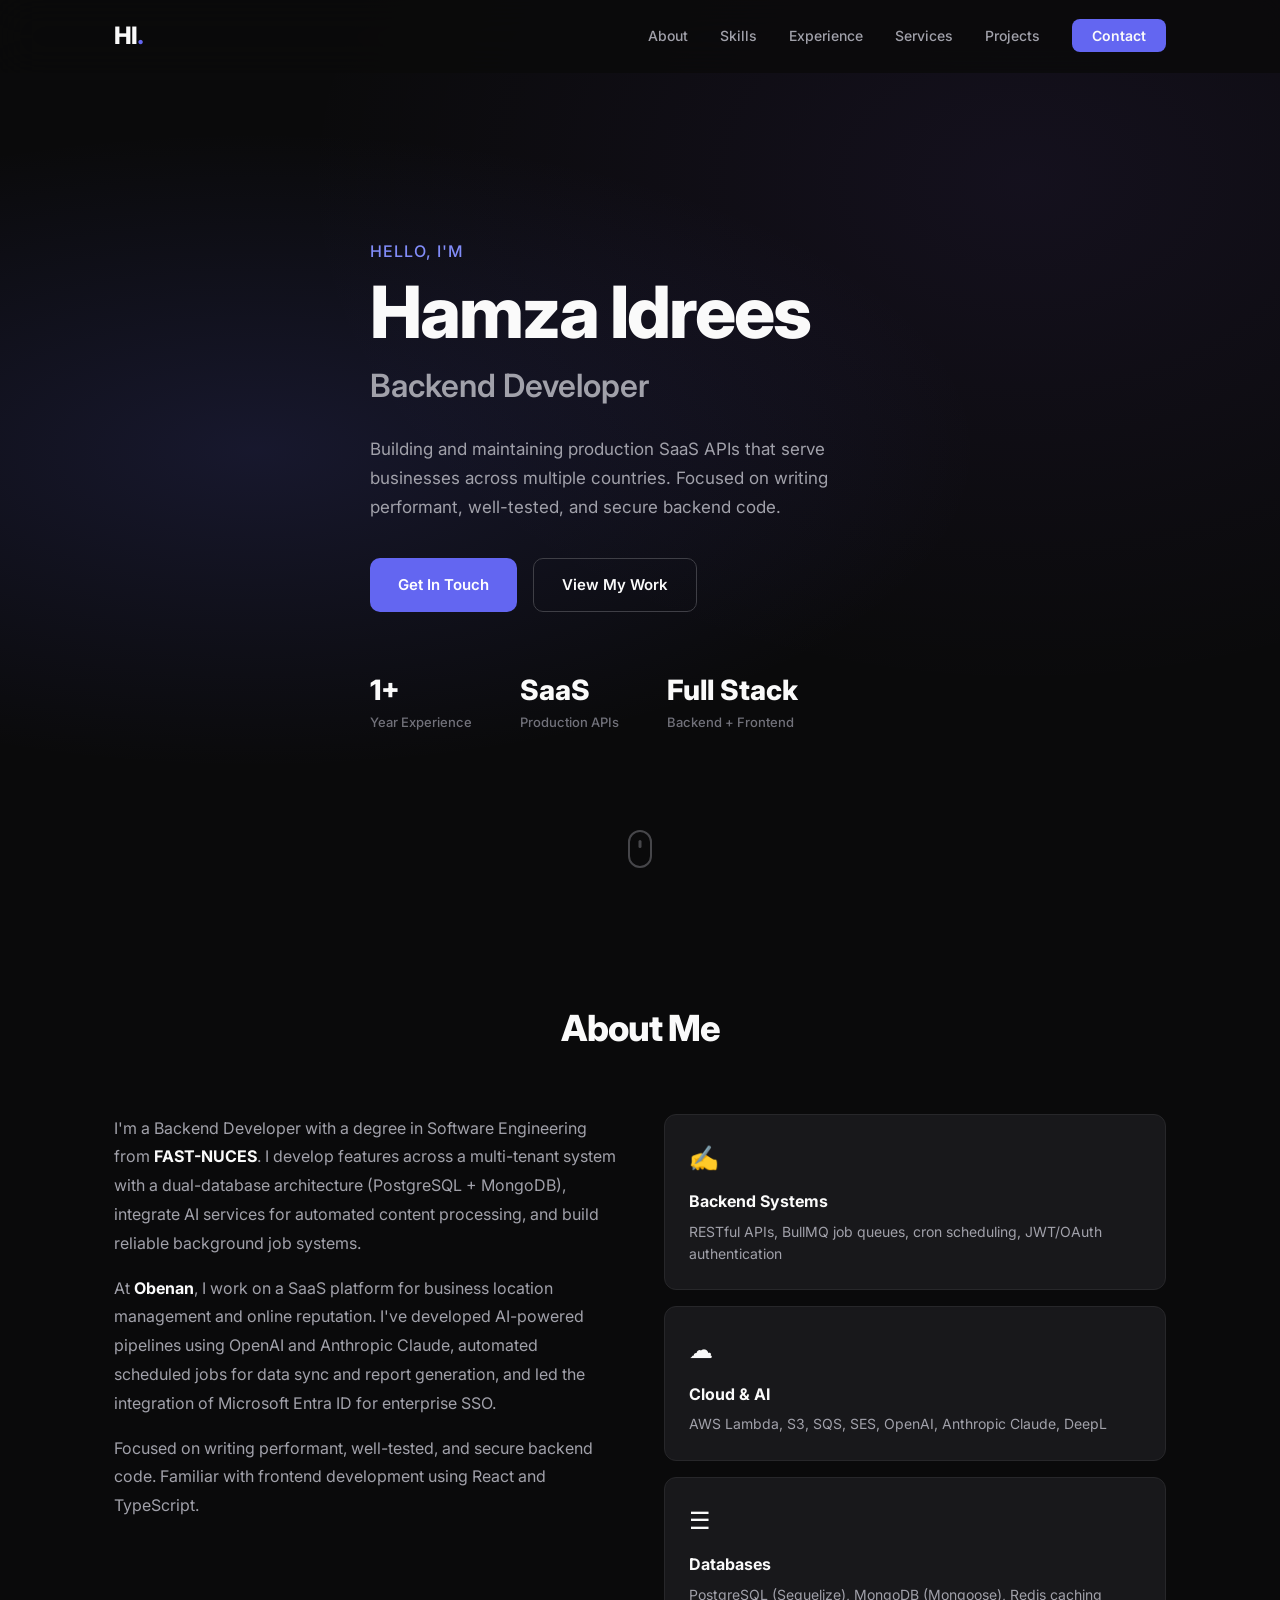
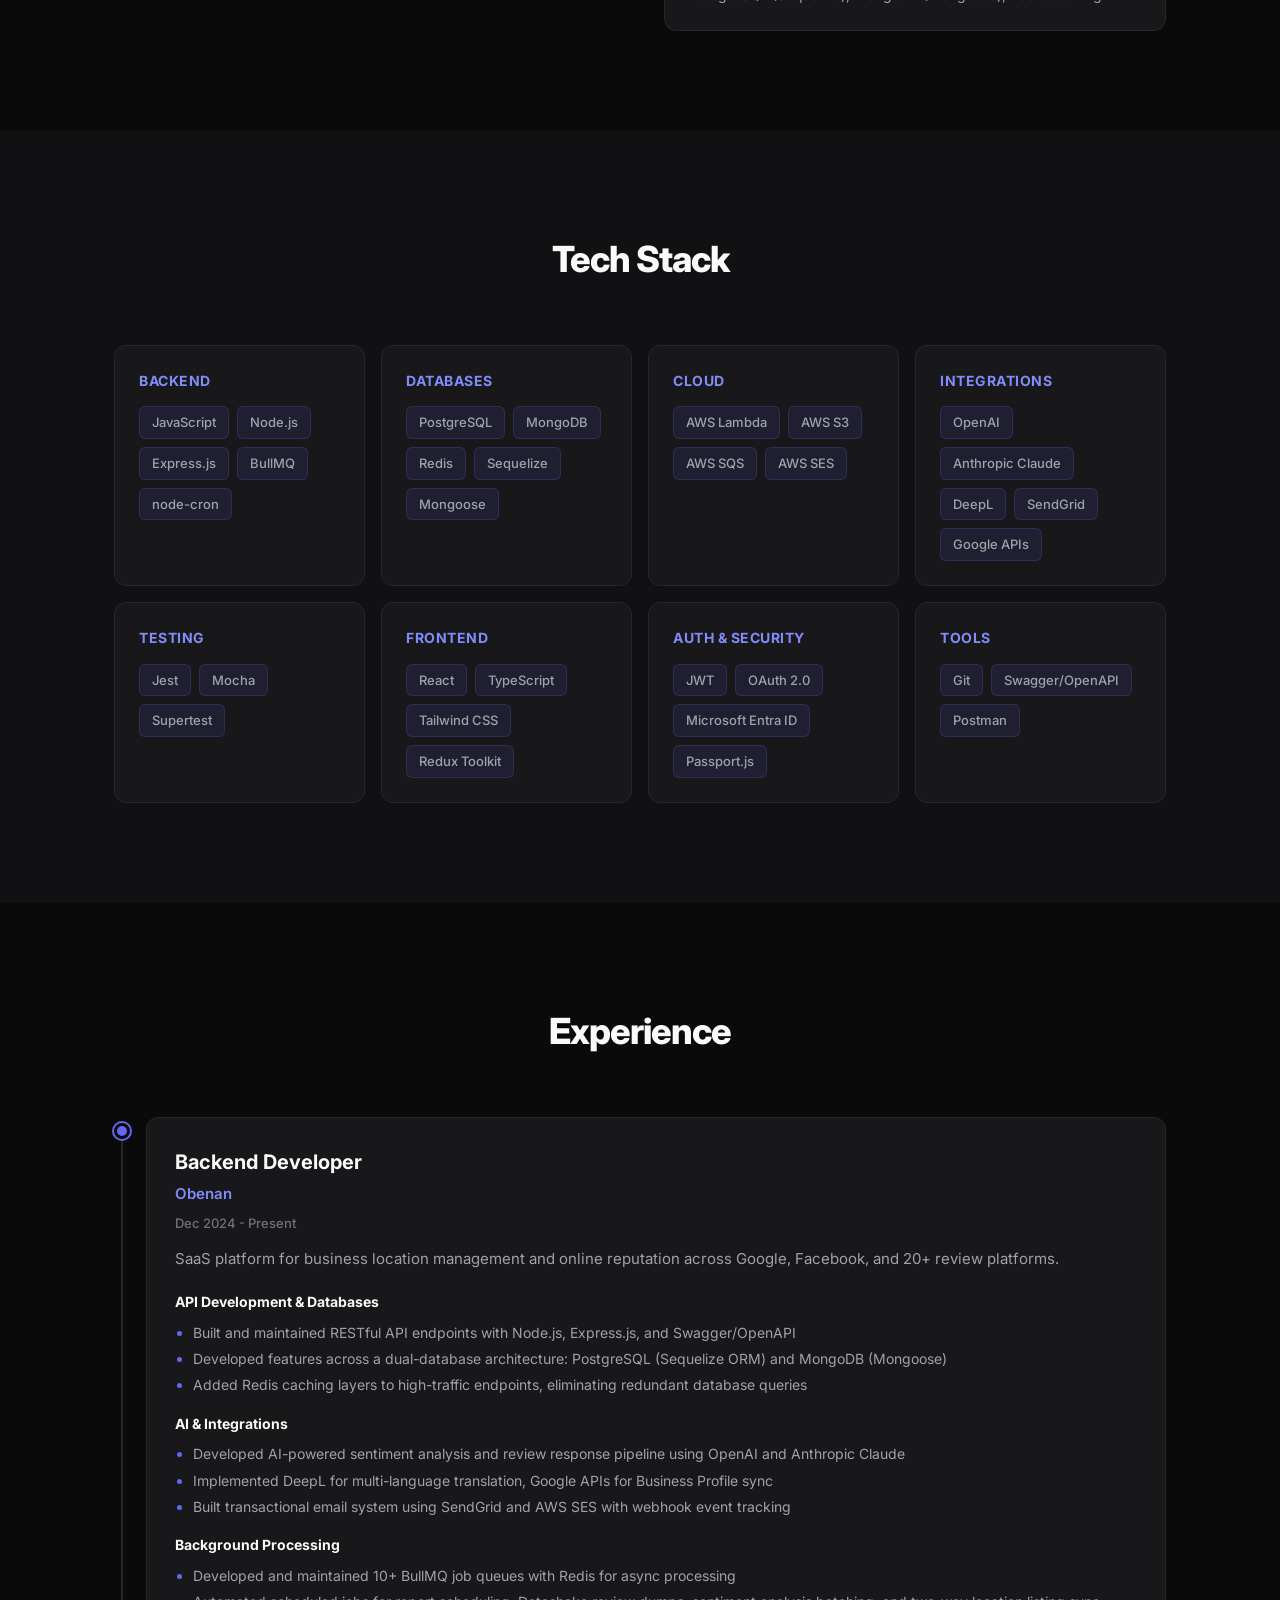
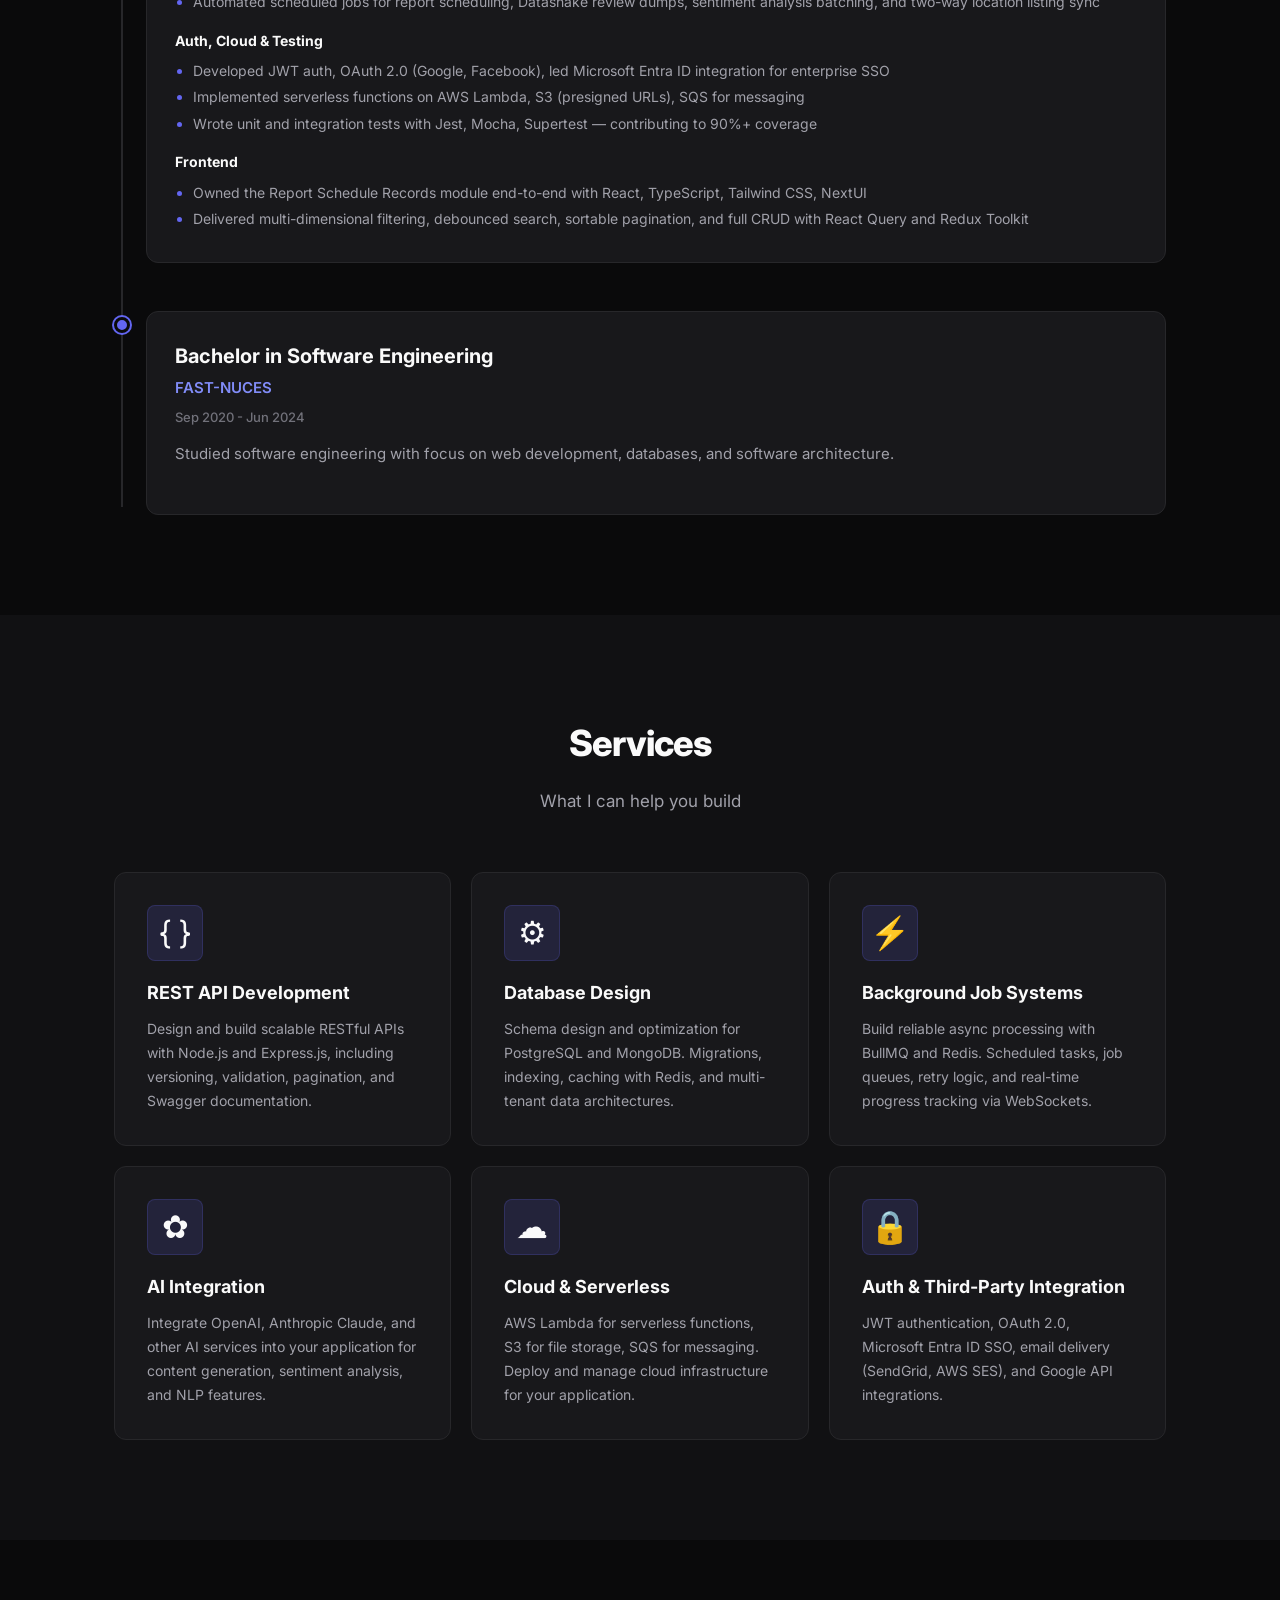
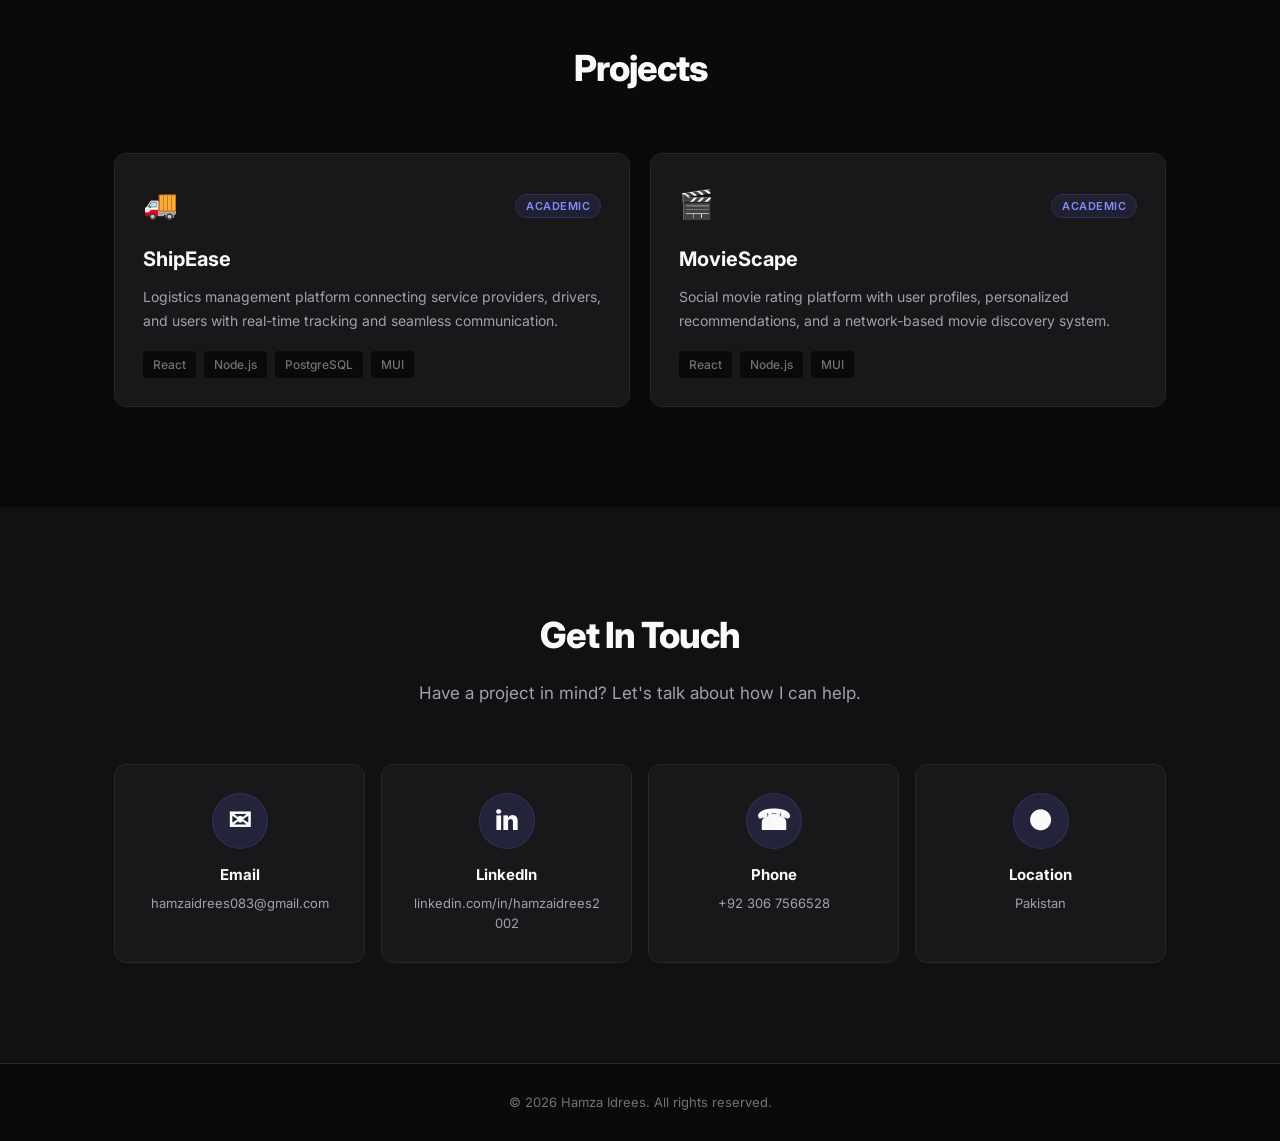
==== index.html @ 04c56d73 "initial commit" ====
<!DOCTYPE html>
<html lang="en">

<head>
  <meta charset="UTF-8">
  <meta name="viewport" content="width=device-width, initial-scale=1.0">
  <title>Hamza Idrees | Backend Developer</title>
  <meta name="description" content="Backend Developer specializing in Node.js, Express.js, PostgreSQL, MongoDB, Redis, and AI integrations. Building production SaaS APIs.">
  <link rel="preconnect" href="https://fonts.googleapis.com">
  <link rel="preconnect" href="https://fonts.gstatic.com" crossorigin>
  <link href="https://fonts.googleapis.com/css2?family=Inter:wght@300;400;500;600;700;800&display=swap" rel="stylesheet">
  <link rel="stylesheet" href="style.css">
</head>

<body>
  <!-- Navigation -->
  <nav class="nav" id="nav">
    <div class="nav-container">
      <a href="#hero" class="nav-logo">HI<span class="accent">.</span></a>
      <button class="nav-toggle" id="navToggle" aria-label="Toggle menu">
        <span></span><span></span><span></span>
      </button>
      <ul class="nav-links" id="navLinks">
        <li><a href="#about">About</a></li>
        <li><a href="#skills">Skills</a></li>
        <li><a href="#experience">Experience</a></li>
        <li><a href="#services">Services</a></li>
        <li><a href="#projects">Projects</a></li>
        <li><a href="#contact" class="nav-cta">Contact</a></li>
      </ul>
    </div>
  </nav>

  <!-- Hero -->
  <section class="hero" id="hero">
    <div class="hero-bg"></div>
    <div class="container">
      <div class="hero-content">
        <p class="hero-greeting animate-in">Hello, I'm</p>
        <h1 class="hero-name animate-in delay-1">Hamza Idrees</h1>
        <h2 class="hero-title animate-in delay-2">Backend Developer</h2>
        <p class="hero-description animate-in delay-3">
          Building and maintaining production SaaS APIs that serve businesses across multiple countries.
          Focused on writing performant, well-tested, and secure backend code.
        </p>
        <div class="hero-actions animate-in delay-4">
          <a href="#contact" class="btn btn-primary">Get In Touch</a>
          <a href="#experience" class="btn btn-outline">View My Work</a>
        </div>
        <div class="hero-stats animate-in delay-4">
          <div class="stat">
            <span class="stat-number">1+</span>
            <span class="stat-label">Year Experience</span>
          </div>
          <div class="stat">
            <span class="stat-number">SaaS</span>
            <span class="stat-label">Production APIs</span>
          </div>
          <div class="stat">
            <span class="stat-number">Full Stack</span>
            <span class="stat-label">Backend + Frontend</span>
          </div>
        </div>
      </div>
    </div>
    <div class="scroll-indicator">
      <div class="mouse"></div>
    </div>
  </section>

  <!-- About -->
  <section class="section" id="about">
    <div class="container">
      <h2 class="section-title">About Me</h2>
      <div class="about-grid">
        <div class="about-text">
          <p>
            I'm a Backend Developer with a degree in Software Engineering from
            <strong>FAST-NUCES</strong>. I develop features across a multi-tenant system with a
            dual-database architecture (PostgreSQL + MongoDB), integrate AI services for automated
            content processing, and build reliable background job systems.
          </p>
          <p>
            At <strong>Obenan</strong>, I work on a SaaS platform for business location management
            and online reputation. I've developed AI-powered pipelines using OpenAI and Anthropic Claude,
            automated scheduled jobs for data sync and report generation, and led the integration of
            Microsoft Entra ID for enterprise SSO.
          </p>
          <p>
            Focused on writing performant, well-tested, and secure backend code. Familiar with
            frontend development using React and TypeScript.
          </p>
        </div>
        <div class="about-info">
          <div class="info-card">
            <div class="info-icon">&#9997;</div>
            <h3>Backend Systems</h3>
            <p>RESTful APIs, BullMQ job queues, cron scheduling, JWT/OAuth authentication</p>
          </div>
          <div class="info-card">
            <div class="info-icon">&#9729;</div>
            <h3>Cloud & AI</h3>
            <p>AWS Lambda, S3, SQS, SES, OpenAI, Anthropic Claude, DeepL</p>
          </div>
          <div class="info-card">
            <div class="info-icon">&#9776;</div>
            <h3>Databases</h3>
            <p>PostgreSQL (Sequelize), MongoDB (Mongoose), Redis caching</p>
          </div>
        </div>
      </div>
    </div>
  </section>

  <!-- Skills -->
  <section class="section section-alt" id="skills">
    <div class="container">
      <h2 class="section-title">Tech Stack</h2>
      <div class="skills-grid">

        <div class="skill-card">
          <h3 class="skill-category">Backend</h3>
          <div class="skill-tags">
            <span class="tag">JavaScript</span>
            <span class="tag">Node.js</span>
            <span class="tag">Express.js</span>
            <span class="tag">BullMQ</span>
            <span class="tag">node-cron</span>
          </div>
        </div>

        <div class="skill-card">
          <h3 class="skill-category">Databases</h3>
          <div class="skill-tags">
            <span class="tag">PostgreSQL</span>
            <span class="tag">MongoDB</span>
            <span class="tag">Redis</span>
            <span class="tag">Sequelize</span>
            <span class="tag">Mongoose</span>
          </div>
        </div>

        <div class="skill-card">
          <h3 class="skill-category">Cloud</h3>
          <div class="skill-tags">
            <span class="tag">AWS Lambda</span>
            <span class="tag">AWS S3</span>
            <span class="tag">AWS SQS</span>
            <span class="tag">AWS SES</span>
          </div>
        </div>

        <div class="skill-card">
          <h3 class="skill-category">Integrations</h3>
          <div class="skill-tags">
            <span class="tag">OpenAI</span>
            <span class="tag">Anthropic Claude</span>
            <span class="tag">DeepL</span>
            <span class="tag">SendGrid</span>
            <span class="tag">Google APIs</span>
          </div>
        </div>

        <div class="skill-card">
          <h3 class="skill-category">Testing</h3>
          <div class="skill-tags">
            <span class="tag">Jest</span>
            <span class="tag">Mocha</span>
            <span class="tag">Supertest</span>
          </div>
        </div>

        <div class="skill-card">
          <h3 class="skill-category">Frontend</h3>
          <div class="skill-tags">
            <span class="tag">React</span>
            <span class="tag">TypeScript</span>
            <span class="tag">Tailwind CSS</span>
            <span class="tag">Redux Toolkit</span>
          </div>
        </div>

        <div class="skill-card">
          <h3 class="skill-category">Auth & Security</h3>
          <div class="skill-tags">
            <span class="tag">JWT</span>
            <span class="tag">OAuth 2.0</span>
            <span class="tag">Microsoft Entra ID</span>
            <span class="tag">Passport.js</span>
          </div>
        </div>

        <div class="skill-card">
          <h3 class="skill-category">Tools</h3>
          <div class="skill-tags">
            <span class="tag">Git</span>
            <span class="tag">Swagger/OpenAPI</span>
            <span class="tag">Postman</span>
          </div>
        </div>

      </div>
    </div>
  </section>

  <!-- Experience -->
  <section class="section" id="experience">
    <div class="container">
      <h2 class="section-title">Experience</h2>
      <div class="timeline">

        <div class="timeline-item">
          <div class="timeline-marker"></div>
          <div class="timeline-content">
            <div class="timeline-header">
              <h3>Backend Developer</h3>
              <span class="timeline-company">Obenan</span>
              <span class="timeline-date">Dec 2024 - Present</span>
            </div>
            <p class="timeline-desc">SaaS platform for business location management and online reputation across Google, Facebook, and 20+ review platforms.</p>

            <div class="exp-group">
              <h4>API Development & Databases</h4>
              <ul>
                <li>Built and maintained RESTful API endpoints with Node.js, Express.js, and Swagger/OpenAPI</li>
                <li>Developed features across a dual-database architecture: PostgreSQL (Sequelize ORM) and MongoDB (Mongoose)</li>
                <li>Added Redis caching layers to high-traffic endpoints, eliminating redundant database queries</li>
              </ul>
            </div>

            <div class="exp-group">
              <h4>AI & Integrations</h4>
              <ul>
                <li>Developed AI-powered sentiment analysis and review response pipeline using OpenAI and Anthropic Claude</li>
                <li>Implemented DeepL for multi-language translation, Google APIs for Business Profile sync</li>
                <li>Built transactional email system using SendGrid and AWS SES with webhook event tracking</li>
              </ul>
            </div>

            <div class="exp-group">
              <h4>Background Processing</h4>
              <ul>
                <li>Developed and maintained 10+ BullMQ job queues with Redis for async processing</li>
                <li>Automated scheduled jobs for report scheduling, Datashake review dumps, sentiment analysis batching, and two-way location listing sync</li>
              </ul>
            </div>

            <div class="exp-group">
              <h4>Auth, Cloud & Testing</h4>
              <ul>
                <li>Developed JWT auth, OAuth 2.0 (Google, Facebook), led Microsoft Entra ID integration for enterprise SSO</li>
                <li>Implemented serverless functions on AWS Lambda, S3 (presigned URLs), SQS for messaging</li>
                <li>Wrote unit and integration tests with Jest, Mocha, Supertest — contributing to 90%+ coverage</li>
              </ul>
            </div>

            <div class="exp-group">
              <h4>Frontend</h4>
              <ul>
                <li>Owned the Report Schedule Records module end-to-end with React, TypeScript, Tailwind CSS, NextUI</li>
                <li>Delivered multi-dimensional filtering, debounced search, sortable pagination, and full CRUD with React Query and Redux Toolkit</li>
              </ul>
            </div>

          </div>
        </div>

        <div class="timeline-item">
          <div class="timeline-marker"></div>
          <div class="timeline-content">
            <div class="timeline-header">
              <h3>Bachelor in Software Engineering</h3>
              <span class="timeline-company">FAST-NUCES</span>
              <span class="timeline-date">Sep 2020 - Jun 2024</span>
            </div>
            <p class="timeline-desc">Studied software engineering with focus on web development, databases, and software architecture.</p>
          </div>
        </div>

      </div>
    </div>
  </section>

  <!-- Services -->
  <section class="section section-alt" id="services">
    <div class="container">
      <h2 class="section-title">Services</h2>
      <p class="section-subtitle">What I can help you build</p>
      <div class="services-grid">

        <div class="service-card">
          <div class="service-icon">{ }</div>
          <h3>REST API Development</h3>
          <p>Design and build scalable RESTful APIs with Node.js and Express.js, including versioning, validation, pagination, and Swagger documentation.</p>
        </div>

        <div class="service-card">
          <div class="service-icon">&#9881;</div>
          <h3>Database Design</h3>
          <p>Schema design and optimization for PostgreSQL and MongoDB. Migrations, indexing, caching with Redis, and multi-tenant data architectures.</p>
        </div>

        <div class="service-card">
          <div class="service-icon">&#9889;</div>
          <h3>Background Job Systems</h3>
          <p>Build reliable async processing with BullMQ and Redis. Scheduled tasks, job queues, retry logic, and real-time progress tracking via WebSockets.</p>
        </div>

        <div class="service-card">
          <div class="service-icon">&#10047;</div>
          <h3>AI Integration</h3>
          <p>Integrate OpenAI, Anthropic Claude, and other AI services into your application for content generation, sentiment analysis, and NLP features.</p>
        </div>

        <div class="service-card">
          <div class="service-icon">&#9729;</div>
          <h3>Cloud & Serverless</h3>
          <p>AWS Lambda for serverless functions, S3 for file storage, SQS for messaging. Deploy and manage cloud infrastructure for your application.</p>
        </div>

        <div class="service-card">
          <div class="service-icon">&#128274;</div>
          <h3>Auth & Third-Party Integration</h3>
          <p>JWT authentication, OAuth 2.0, Microsoft Entra ID SSO, email delivery (SendGrid, AWS SES), and Google API integrations.</p>
        </div>

      </div>
    </div>
  </section>

  <!-- Projects -->
  <section class="section" id="projects">
    <div class="container">
      <h2 class="section-title">Projects</h2>
      <div class="projects-grid">

        <div class="project-card">
          <div class="project-header">
            <div class="project-icon">&#128666;</div>
            <div class="project-links">
              <span class="project-badge">Academic</span>
            </div>
          </div>
          <h3>ShipEase</h3>
          <p>Logistics management platform connecting service providers, drivers, and users with real-time tracking and seamless communication.</p>
          <div class="project-tech">
            <span>React</span>
            <span>Node.js</span>
            <span>PostgreSQL</span>
            <span>MUI</span>
          </div>
        </div>

        <div class="project-card">
          <div class="project-header">
            <div class="project-icon">&#127916;</div>
            <div class="project-links">
              <span class="project-badge">Academic</span>
            </div>
          </div>
          <h3>MovieScape</h3>
          <p>Social movie rating platform with user profiles, personalized recommendations, and a network-based movie discovery system.</p>
          <div class="project-tech">
            <span>React</span>
            <span>Node.js</span>
            <span>MUI</span>
          </div>
        </div>

      </div>
    </div>
  </section>

  <!-- Contact -->
  <section class="section section-alt" id="contact">
    <div class="container">
      <h2 class="section-title">Get In Touch</h2>
      <p class="section-subtitle">Have a project in mind? Let's talk about how I can help.</p>
      <div class="contact-grid">
        <div class="contact-cards">

          <a href="mailto:hamzaidrees083@gmail.com" class="contact-card">
            <div class="contact-icon">&#9993;</div>
            <h3>Email</h3>
            <p>hamzaidrees083@gmail.com</p>
          </a>

          <a href="https://www.linkedin.com/in/hamzaidrees2002" target="_blank" rel="noopener" class="contact-card">
            <div class="contact-icon">in</div>
            <h3>LinkedIn</h3>
            <p>linkedin.com/in/hamzaidrees2002</p>
          </a>

          <a href="tel:+923067566528" class="contact-card">
            <div class="contact-icon">&#9742;</div>
            <h3>Phone</h3>
            <p>+92 306 7566528</p>
          </a>

          <div class="contact-card">
            <div class="contact-icon">&#9679;</div>
            <h3>Location</h3>
            <p>Pakistan</p>
          </div>

        </div>
      </div>
    </div>
  </section>

  <!-- Footer -->
  <footer class="footer">
    <div class="container">
      <p>&copy; 2026 Hamza Idrees. All rights reserved.</p>
    </div>
  </footer>

  <script src="script.js"></script>
</body>

</html>
---- style.css ----
/* ===== VARIABLES ===== */
:root {
  --bg-primary: #0a0a0b;
  --bg-secondary: #111113;
  --bg-card: #18181b;
  --bg-card-hover: #1e1e22;
  --text-primary: #fafafa;
  --text-secondary: #a1a1aa;
  --text-muted: #71717a;
  --accent: #6366f1;
  --accent-light: #818cf8;
  --accent-glow: rgba(99, 102, 241, 0.15);
  --border: #27272a;
  --border-light: #3f3f46;
  --radius: 12px;
  --radius-sm: 8px;
  --transition: 0.3s cubic-bezier(0.4, 0, 0.2, 1);
}

/* ===== RESET ===== */
*,
*::before,
*::after {
  margin: 0;
  padding: 0;
  box-sizing: border-box;
}

html {
  scroll-behavior: smooth;
  scroll-padding-top: 80px;
}

body {
  font-family: 'Inter', -apple-system, BlinkMacSystemFont, sans-serif;
  background: var(--bg-primary);
  color: var(--text-primary);
  line-height: 1.6;
  -webkit-font-smoothing: antialiased;
}

a {
  color: inherit;
  text-decoration: none;
}

ul {
  list-style: none;
}

img {
  max-width: 100%;
}

.container {
  max-width: 1100px;
  margin: 0 auto;
  padding: 0 24px;
}

/* ===== NAVIGATION ===== */
.nav {
  position: fixed;
  top: 0;
  left: 0;
  right: 0;
  z-index: 1000;
  background: rgba(10, 10, 11, 0.8);
  backdrop-filter: blur(20px);
  border-bottom: 1px solid transparent;
  transition: var(--transition);
}

.nav.scrolled {
  border-bottom-color: var(--border);
}

.nav-container {
  max-width: 1100px;
  margin: 0 auto;
  padding: 0 24px;
  display: flex;
  align-items: center;
  justify-content: space-between;
  height: 72px;
}

.nav-logo {
  font-size: 24px;
  font-weight: 800;
  letter-spacing: -1px;
}

.accent {
  color: var(--accent);
}

.nav-links {
  display: flex;
  align-items: center;
  gap: 32px;
}

.nav-links a {
  font-size: 14px;
  font-weight: 500;
  color: var(--text-secondary);
  transition: var(--transition);
  position: relative;
}

.nav-links a:hover {
  color: var(--text-primary);
}

.nav-links a::after {
  content: '';
  position: absolute;
  bottom: -4px;
  left: 0;
  width: 0;
  height: 2px;
  background: var(--accent);
  transition: var(--transition);
}

.nav-links a:hover::after {
  width: 100%;
}

.nav-cta {
  background: var(--accent) !important;
  color: var(--text-primary) !important;
  padding: 8px 20px;
  border-radius: 8px;
  font-weight: 600 !important;
}

.nav-cta::after {
  display: none !important;
}

.nav-cta:hover {
  background: var(--accent-light) !important;
}

.nav-toggle {
  display: none;
  flex-direction: column;
  gap: 5px;
  background: none;
  border: none;
  cursor: pointer;
  padding: 4px;
}

.nav-toggle span {
  width: 24px;
  height: 2px;
  background: var(--text-primary);
  border-radius: 2px;
  transition: var(--transition);
}

/* ===== HERO ===== */
.hero {
  min-height: 100vh;
  display: flex;
  align-items: center;
  position: relative;
  overflow: hidden;
  padding-top: 72px;
}

.hero-bg {
  position: absolute;
  inset: 0;
  background:
    radial-gradient(ellipse at 20% 50%, var(--accent-glow) 0%, transparent 50%),
    radial-gradient(ellipse at 80% 20%, rgba(139, 92, 246, 0.08) 0%, transparent 50%);
}

.hero-content {
  position: relative;
  max-width: 680px;
}

.hero-greeting {
  font-size: 16px;
  font-weight: 500;
  color: var(--accent-light);
  margin-bottom: 8px;
  letter-spacing: 1px;
  text-transform: uppercase;
}

.hero-name {
  font-size: clamp(40px, 8vw, 72px);
  font-weight: 800;
  line-height: 1.1;
  letter-spacing: -2px;
  margin-bottom: 8px;
}

.hero-title {
  font-size: clamp(20px, 4vw, 32px);
  font-weight: 600;
  color: var(--text-secondary);
  margin-bottom: 24px;
}

.hero-description {
  font-size: 17px;
  color: var(--text-secondary);
  line-height: 1.7;
  margin-bottom: 36px;
  max-width: 540px;
}

.hero-actions {
  display: flex;
  gap: 16px;
  margin-bottom: 56px;
}

.btn {
  display: inline-flex;
  align-items: center;
  padding: 14px 28px;
  border-radius: 10px;
  font-size: 15px;
  font-weight: 600;
  transition: var(--transition);
  cursor: pointer;
  border: none;
}

.btn-primary {
  background: var(--accent);
  color: white;
}

.btn-primary:hover {
  background: var(--accent-light);
  transform: translateY(-2px);
  box-shadow: 0 8px 30px var(--accent-glow);
}

.btn-outline {
  border: 1.5px solid var(--border-light);
  color: var(--text-primary);
  background: transparent;
}

.btn-outline:hover {
  border-color: var(--accent);
  color: var(--accent-light);
  transform: translateY(-2px);
}

.hero-stats {
  display: flex;
  gap: 48px;
}

.stat {
  display: flex;
  flex-direction: column;
}

.stat-number {
  font-size: 28px;
  font-weight: 800;
  color: var(--text-primary);
}

.stat-label {
  font-size: 13px;
  color: var(--text-muted);
  font-weight: 500;
}

.scroll-indicator {
  position: absolute;
  bottom: 32px;
  left: 50%;
  transform: translateX(-50%);
  opacity: 0.4;
}

.mouse {
  width: 24px;
  height: 38px;
  border: 2px solid var(--text-secondary);
  border-radius: 12px;
  position: relative;
}

.mouse::after {
  content: '';
  position: absolute;
  top: 8px;
  left: 50%;
  transform: translateX(-50%);
  width: 3px;
  height: 8px;
  background: var(--text-secondary);
  border-radius: 2px;
  animation: scroll 2s infinite;
}

@keyframes scroll {
  0% { opacity: 1; transform: translateX(-50%) translateY(0); }
  100% { opacity: 0; transform: translateX(-50%) translateY(12px); }
}

/* ===== SECTIONS ===== */
.section {
  padding: 100px 0;
}

.section-alt {
  background: var(--bg-secondary);
}

.section-title {
  font-size: 36px;
  font-weight: 800;
  letter-spacing: -1px;
  margin-bottom: 16px;
  text-align: center;
}

.section-subtitle {
  font-size: 17px;
  color: var(--text-secondary);
  text-align: center;
  margin-bottom: 56px;
  max-width: 500px;
  margin-left: auto;
  margin-right: auto;
}

.section-title + .section-subtitle {
  margin-top: 0;
}

.section-title:not(:has(+ .section-subtitle)) {
  margin-bottom: 56px;
}

/* ===== ABOUT ===== */
.about-grid {
  display: grid;
  grid-template-columns: 1fr 1fr;
  gap: 48px;
  align-items: start;
}

.about-text p {
  font-size: 16px;
  color: var(--text-secondary);
  margin-bottom: 16px;
  line-height: 1.8;
}

.about-text strong {
  color: var(--text-primary);
}

.about-info {
  display: flex;
  flex-direction: column;
  gap: 16px;
}

.info-card {
  background: var(--bg-card);
  border: 1px solid var(--border);
  border-radius: var(--radius);
  padding: 24px;
  transition: var(--transition);
}

.info-card:hover {
  border-color: var(--accent);
  background: var(--bg-card-hover);
  transform: translateY(-2px);
}

.info-icon {
  font-size: 24px;
  margin-bottom: 12px;
}

.info-card h3 {
  font-size: 16px;
  font-weight: 700;
  margin-bottom: 6px;
}

.info-card p {
  font-size: 14px;
  color: var(--text-secondary);
  line-height: 1.6;
}

/* ===== SKILLS ===== */
.skills-grid {
  display: grid;
  grid-template-columns: repeat(4, 1fr);
  gap: 16px;
}

.skill-card {
  background: var(--bg-card);
  border: 1px solid var(--border);
  border-radius: var(--radius);
  padding: 24px;
  transition: var(--transition);
}

.skill-card:hover {
  border-color: var(--accent);
  transform: translateY(-3px);
  box-shadow: 0 8px 30px rgba(0, 0, 0, 0.2);
}

.skill-category {
  font-size: 14px;
  font-weight: 700;
  color: var(--accent-light);
  margin-bottom: 14px;
  text-transform: uppercase;
  letter-spacing: 0.5px;
}

.skill-tags {
  display: flex;
  flex-wrap: wrap;
  gap: 8px;
}

.tag {
  font-size: 13px;
  padding: 5px 12px;
  background: rgba(99, 102, 241, 0.1);
  border: 1px solid rgba(99, 102, 241, 0.2);
  border-radius: 6px;
  color: var(--text-secondary);
  font-weight: 500;
  transition: var(--transition);
}

.skill-card:hover .tag {
  background: rgba(99, 102, 241, 0.15);
  color: var(--text-primary);
}

/* ===== EXPERIENCE ===== */
.timeline {
  position: relative;
  padding-left: 32px;
}

.timeline::before {
  content: '';
  position: absolute;
  left: 7px;
  top: 8px;
  bottom: 8px;
  width: 2px;
  background: var(--border);
}

.timeline-item {
  position: relative;
  margin-bottom: 48px;
}

.timeline-item:last-child {
  margin-bottom: 0;
}

.timeline-marker {
  position: absolute;
  left: -32px;
  top: 6px;
  width: 16px;
  height: 16px;
  border-radius: 50%;
  background: var(--accent);
  border: 3px solid var(--bg-primary);
  box-shadow: 0 0 0 2px var(--accent);
}

.timeline-content {
  background: var(--bg-card);
  border: 1px solid var(--border);
  border-radius: var(--radius);
  padding: 28px;
}

.timeline-header {
  margin-bottom: 12px;
}

.timeline-header h3 {
  font-size: 20px;
  font-weight: 700;
  margin-bottom: 4px;
}

.timeline-company {
  font-size: 15px;
  color: var(--accent-light);
  font-weight: 600;
  display: block;
  margin-bottom: 4px;
}

.timeline-date {
  font-size: 13px;
  color: var(--text-muted);
  font-weight: 500;
}

.timeline-desc {
  font-size: 15px;
  color: var(--text-secondary);
  margin-bottom: 20px;
  line-height: 1.6;
}

.exp-group {
  margin-bottom: 16px;
}

.exp-group:last-child {
  margin-bottom: 0;
}

.exp-group h4 {
  font-size: 14px;
  font-weight: 700;
  color: var(--text-primary);
  margin-bottom: 8px;
}

.exp-group ul {
  padding-left: 18px;
}

.exp-group li {
  font-size: 14px;
  color: var(--text-secondary);
  margin-bottom: 4px;
  line-height: 1.6;
  list-style: disc;
}

.exp-group li::marker {
  color: var(--accent);
}

/* ===== SERVICES ===== */
.services-grid {
  display: grid;
  grid-template-columns: repeat(3, 1fr);
  gap: 20px;
}

.service-card {
  background: var(--bg-card);
  border: 1px solid var(--border);
  border-radius: var(--radius);
  padding: 32px;
  transition: var(--transition);
  position: relative;
  overflow: hidden;
}

.service-card::before {
  content: '';
  position: absolute;
  top: 0;
  left: 0;
  right: 0;
  height: 3px;
  background: var(--accent);
  opacity: 0;
  transition: var(--transition);
}

.service-card:hover {
  border-color: var(--accent);
  transform: translateY(-4px);
  box-shadow: 0 12px 40px rgba(0, 0, 0, 0.3);
}

.service-card:hover::before {
  opacity: 1;
}

.service-icon {
  font-size: 32px;
  margin-bottom: 18px;
  width: 56px;
  height: 56px;
  display: flex;
  align-items: center;
  justify-content: center;
  background: var(--accent-glow);
  border-radius: var(--radius-sm);
  border: 1px solid rgba(99, 102, 241, 0.2);
}

.service-card h3 {
  font-size: 18px;
  font-weight: 700;
  margin-bottom: 10px;
}

.service-card p {
  font-size: 14px;
  color: var(--text-secondary);
  line-height: 1.7;
}

/* ===== PROJECTS ===== */
.projects-grid {
  display: grid;
  grid-template-columns: repeat(2, 1fr);
  gap: 20px;
}

.project-card {
  background: var(--bg-card);
  border: 1px solid var(--border);
  border-radius: var(--radius);
  padding: 28px;
  transition: var(--transition);
}

.project-card:hover {
  border-color: var(--accent);
  transform: translateY(-3px);
  box-shadow: 0 8px 30px rgba(0, 0, 0, 0.2);
}

.project-header {
  display: flex;
  justify-content: space-between;
  align-items: center;
  margin-bottom: 16px;
}

.project-icon {
  font-size: 28px;
}

.project-badge {
  font-size: 11px;
  font-weight: 600;
  padding: 4px 10px;
  background: rgba(99, 102, 241, 0.1);
  border: 1px solid rgba(99, 102, 241, 0.2);
  border-radius: 20px;
  color: var(--accent-light);
  text-transform: uppercase;
  letter-spacing: 0.5px;
}

.project-card h3 {
  font-size: 20px;
  font-weight: 700;
  margin-bottom: 10px;
}

.project-card p {
  font-size: 14px;
  color: var(--text-secondary);
  line-height: 1.7;
  margin-bottom: 18px;
}

.project-tech {
  display: flex;
  flex-wrap: wrap;
  gap: 8px;
}

.project-tech span {
  font-size: 12px;
  padding: 4px 10px;
  background: var(--bg-primary);
  border-radius: 4px;
  color: var(--text-muted);
  font-weight: 500;
}

/* ===== CONTACT ===== */
.contact-cards {
  display: grid;
  grid-template-columns: repeat(4, 1fr);
  gap: 16px;
}

.contact-card {
  background: var(--bg-card);
  border: 1px solid var(--border);
  border-radius: var(--radius);
  padding: 28px;
  text-align: center;
  transition: var(--transition);
  display: block;
}

.contact-card:hover {
  border-color: var(--accent);
  transform: translateY(-3px);
  box-shadow: 0 8px 30px rgba(0, 0, 0, 0.2);
}

.contact-icon {
  font-size: 28px;
  width: 56px;
  height: 56px;
  display: flex;
  align-items: center;
  justify-content: center;
  background: var(--accent-glow);
  border-radius: 50%;
  margin: 0 auto 14px;
  font-weight: 800;
  border: 1px solid rgba(99, 102, 241, 0.2);
}

.contact-card h3 {
  font-size: 15px;
  font-weight: 700;
  margin-bottom: 6px;
}

.contact-card p {
  font-size: 13px;
  color: var(--text-secondary);
  word-break: break-all;
}

/* ===== FOOTER ===== */
.footer {
  padding: 28px 0;
  border-top: 1px solid var(--border);
  text-align: center;
}

.footer p {
  font-size: 13px;
  color: var(--text-muted);
}

/* ===== ANIMATIONS ===== */
.animate-in {
  opacity: 0;
  transform: translateY(24px);
  animation: fadeInUp 0.7s ease forwards;
}

.delay-1 { animation-delay: 0.15s; }
.delay-2 { animation-delay: 0.3s; }
.delay-3 { animation-delay: 0.45s; }
.delay-4 { animation-delay: 0.6s; }

@keyframes fadeInUp {
  to {
    opacity: 1;
    transform: translateY(0);
  }
}

.reveal {
  opacity: 0;
  transform: translateY(30px);
  transition: opacity 0.6s ease, transform 0.6s ease;
}

.reveal.visible {
  opacity: 1;
  transform: translateY(0);
}

/* ===== RESPONSIVE ===== */
@media (max-width: 1024px) {
  .skills-grid {
    grid-template-columns: repeat(2, 1fr);
  }

  .services-grid {
    grid-template-columns: repeat(2, 1fr);
  }
}

@media (max-width: 768px) {
  .nav-toggle {
    display: flex;
  }

  .nav-links {
    position: fixed;
    top: 72px;
    left: 0;
    right: 0;
    background: var(--bg-primary);
    border-bottom: 1px solid var(--border);
    flex-direction: column;
    padding: 24px;
    gap: 20px;
    transform: translateY(-100%);
    opacity: 0;
    pointer-events: none;
    transition: var(--transition);
  }

  .nav-links.active {
    transform: translateY(0);
    opacity: 1;
    pointer-events: all;
  }

  .about-grid {
    grid-template-columns: 1fr;
  }

  .skills-grid {
    grid-template-columns: 1fr 1fr;
  }

  .services-grid {
    grid-template-columns: 1fr;
  }

  .projects-grid {
    grid-template-columns: 1fr;
  }

  .contact-cards {
    grid-template-columns: repeat(2, 1fr);
  }

  .hero-stats {
    gap: 32px;
  }

  .hero-actions {
    flex-direction: column;
  }

  .btn {
    text-align: center;
    justify-content: center;
  }

  .section {
    padding: 64px 0;
  }

  .section-title {
    font-size: 28px;
  }
}

@media (max-width: 480px) {
  .skills-grid {
    grid-template-columns: 1fr;
  }

  .contact-cards {
    grid-template-columns: 1fr;
  }

  .hero-stats {
    flex-direction: column;
    gap: 16px;
  }
}
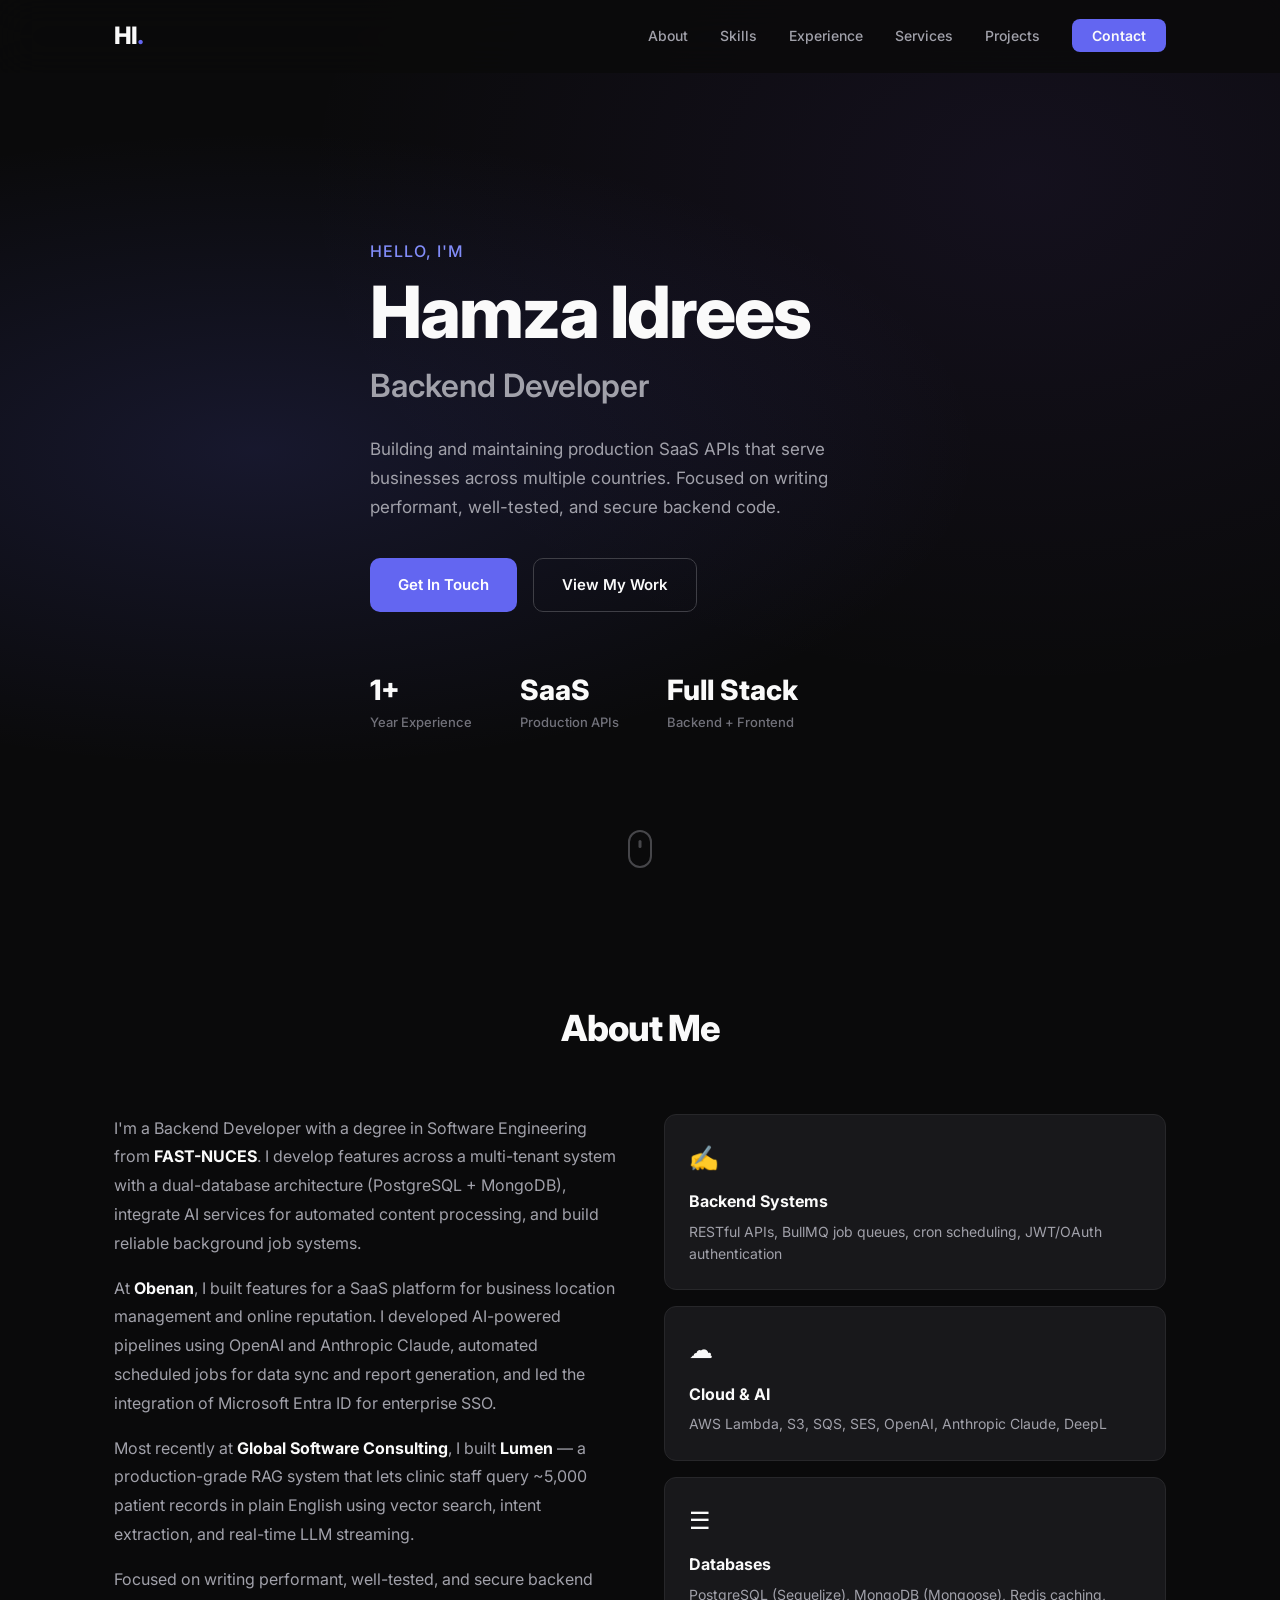
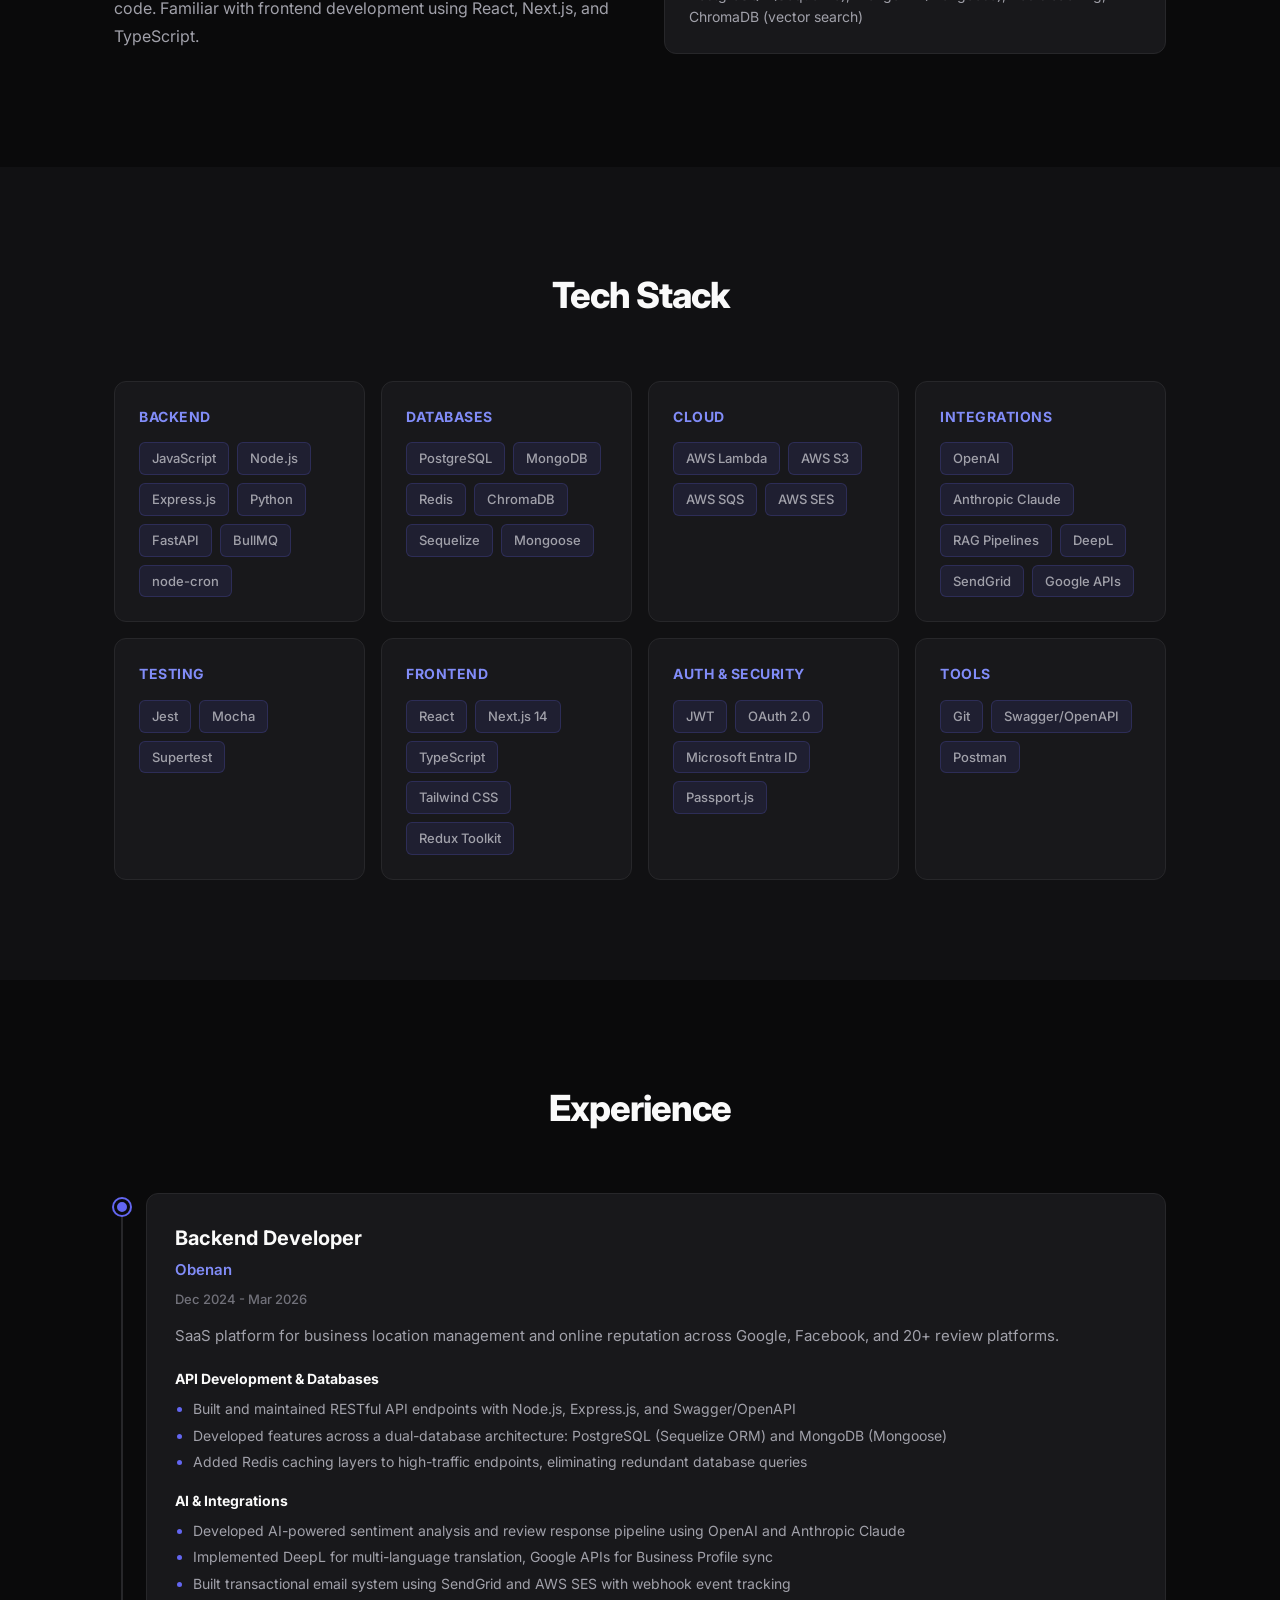
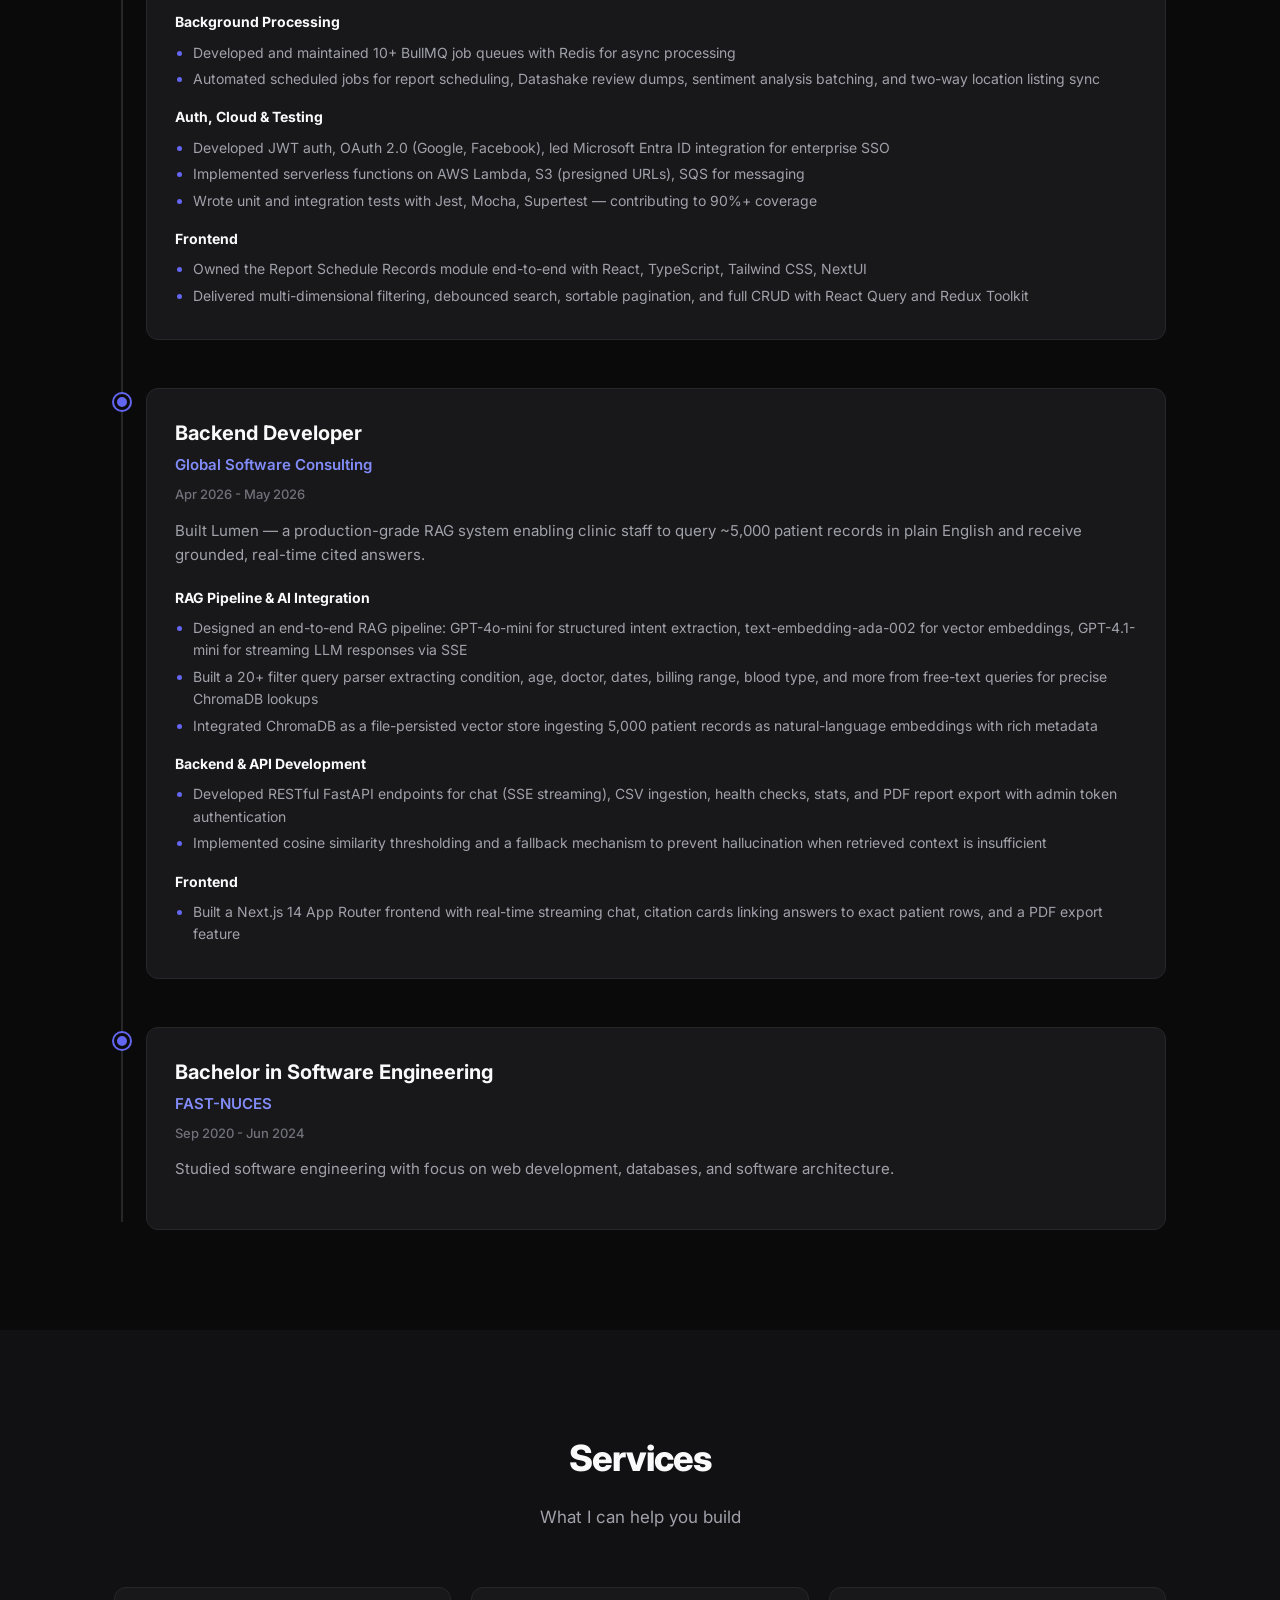
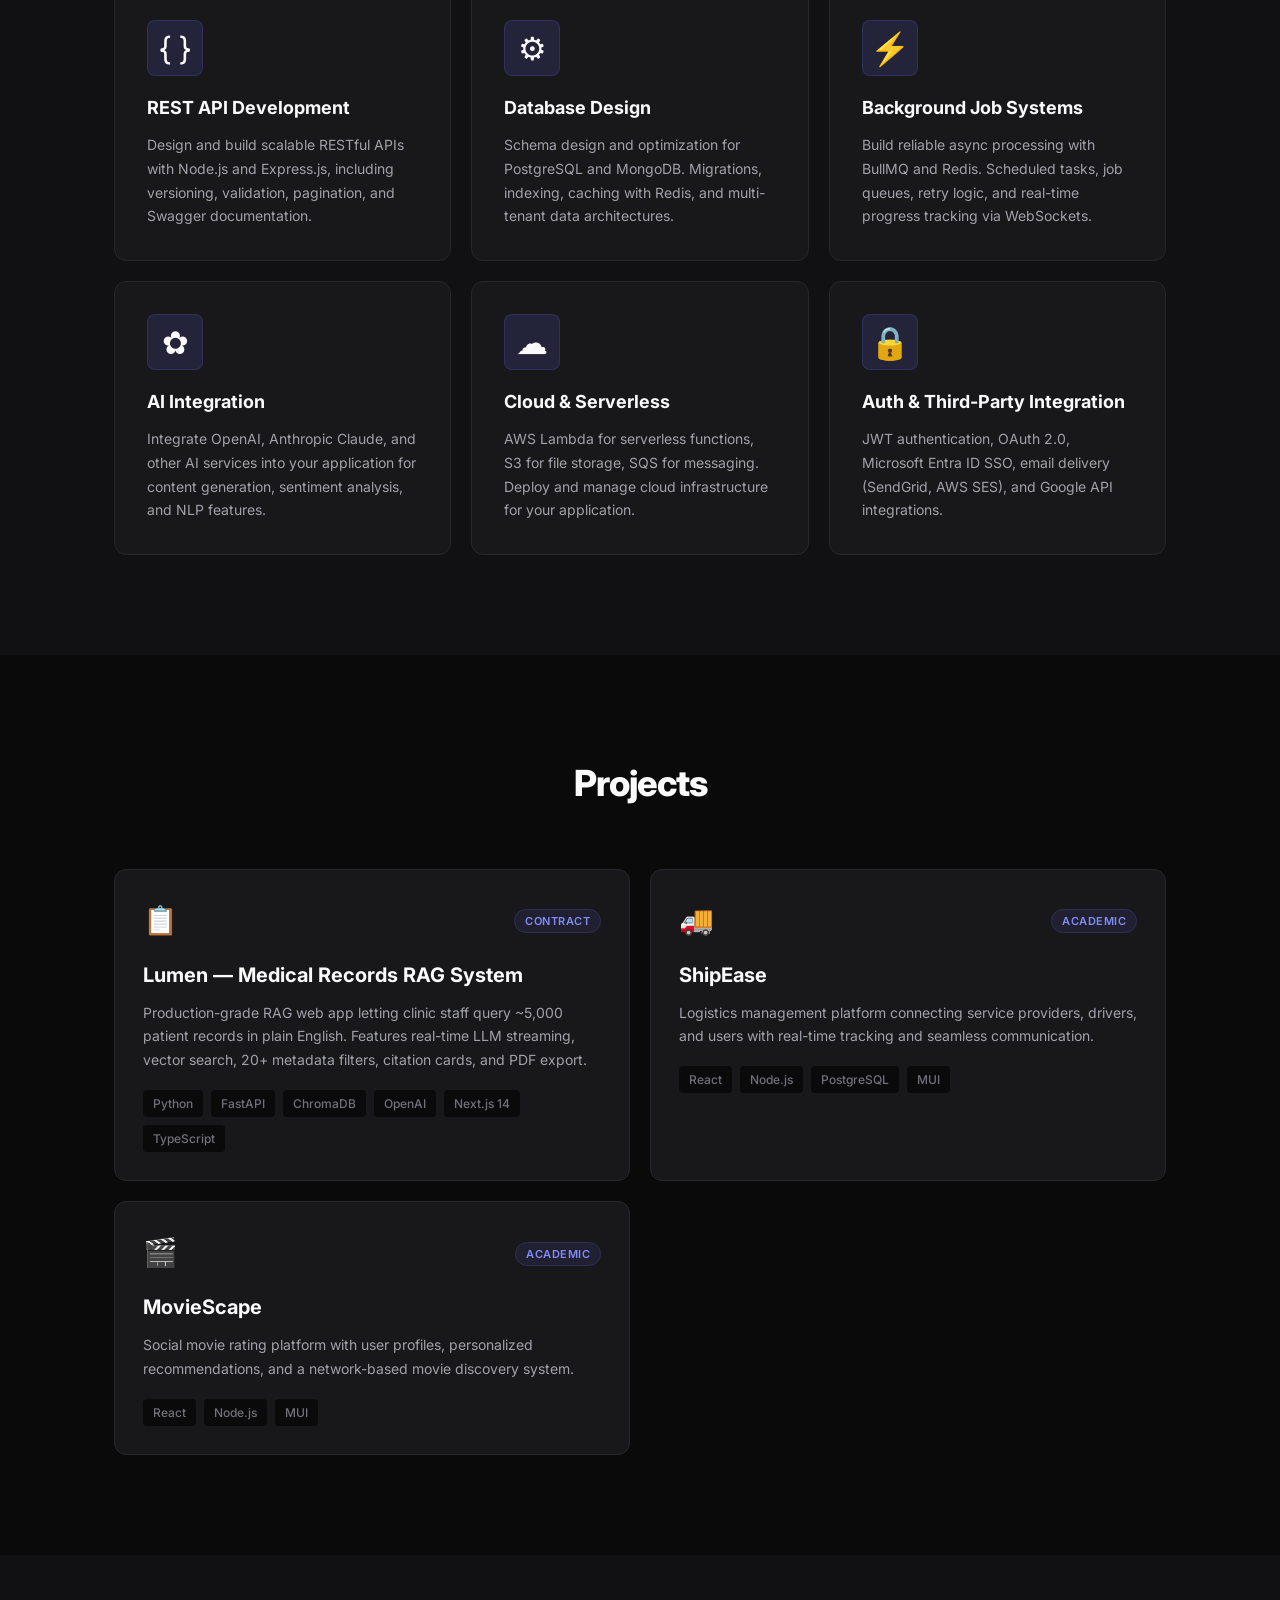
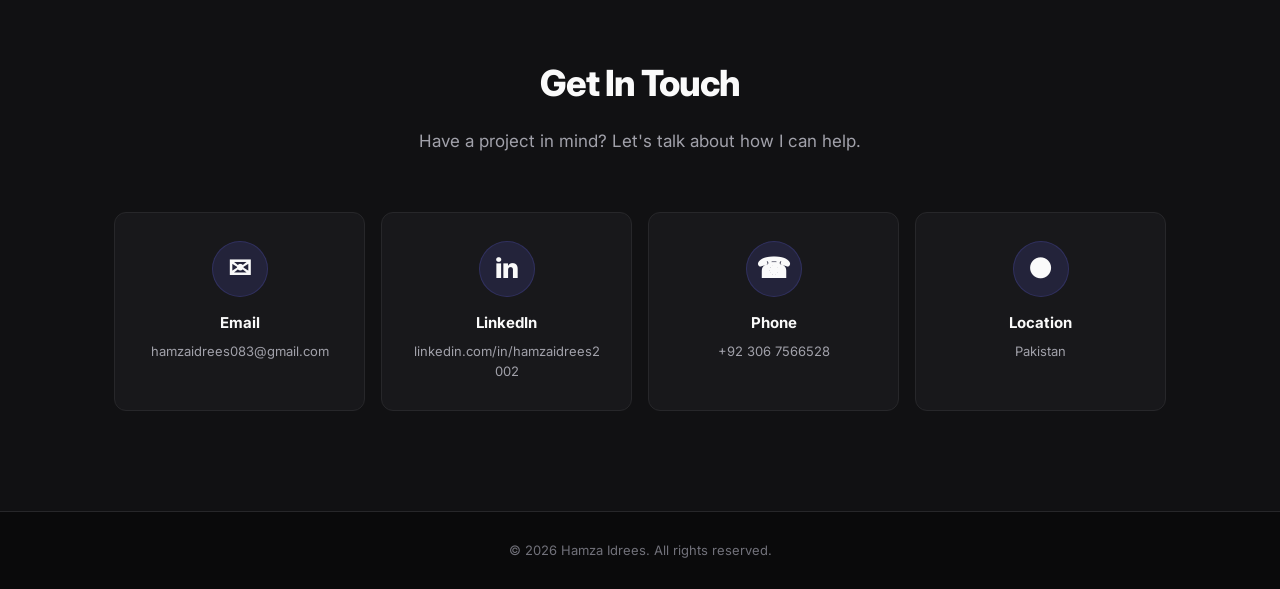
==== commit 03eee698: "feat: added lumen project" ====
--- a/index.html
+++ b/index.html
@@ -5,7 +5,7 @@
   <meta charset="UTF-8">
   <meta name="viewport" content="width=device-width, initial-scale=1.0">
   <title>Hamza Idrees | Backend Developer</title>
-  <meta name="description" content="Backend Developer specializing in Node.js, Express.js, PostgreSQL, MongoDB, Redis, and AI integrations. Building production SaaS APIs.">
+  <meta name="description" content="Hamza Idrees — Backend Developer specializing in Node.js, Express.js, PostgreSQL, MongoDB, Redis, AWS, and AI integrations. Building production SaaS APIs.">
   <link rel="preconnect" href="https://fonts.googleapis.com">
   <link rel="preconnect" href="https://fonts.gstatic.com" crossorigin>
   <link href="https://fonts.googleapis.com/css2?family=Inter:wght@300;400;500;600;700;800&display=swap" rel="stylesheet">
@@ -81,14 +81,19 @@
             content processing, and build reliable background job systems.
           </p>
           <p>
-            At <strong>Obenan</strong>, I work on a SaaS platform for business location management
-            and online reputation. I've developed AI-powered pipelines using OpenAI and Anthropic Claude,
-            automated scheduled jobs for data sync and report generation, and led the integration of
-            Microsoft Entra ID for enterprise SSO.
+            At <strong>Obenan</strong>, I built features for a SaaS platform for business location
+            management and online reputation. I developed AI-powered pipelines using OpenAI and
+            Anthropic Claude, automated scheduled jobs for data sync and report generation, and led
+            the integration of Microsoft Entra ID for enterprise SSO.
+          </p>
+          <p>
+            Most recently at <strong>Global Software Consulting</strong>, I built <strong>Lumen</strong>
+            — a production-grade RAG system that lets clinic staff query ~5,000 patient records in
+            plain English using vector search, intent extraction, and real-time LLM streaming.
           </p>
           <p>
             Focused on writing performant, well-tested, and secure backend code. Familiar with
-            frontend development using React and TypeScript.
+            frontend development using React, Next.js, and TypeScript.
           </p>
         </div>
         <div class="about-info">
@@ -105,7 +110,7 @@
           <div class="info-card">
             <div class="info-icon">&#9776;</div>
             <h3>Databases</h3>
-            <p>PostgreSQL (Sequelize), MongoDB (Mongoose), Redis caching</p>
+            <p>PostgreSQL (Sequelize), MongoDB (Mongoose), Redis caching, ChromaDB (vector search)</p>
           </div>
         </div>
       </div>
@@ -124,6 +129,8 @@
             <span class="tag">JavaScript</span>
             <span class="tag">Node.js</span>
             <span class="tag">Express.js</span>
+            <span class="tag">Python</span>
+            <span class="tag">FastAPI</span>
             <span class="tag">BullMQ</span>
             <span class="tag">node-cron</span>
           </div>
@@ -135,6 +142,7 @@
             <span class="tag">PostgreSQL</span>
             <span class="tag">MongoDB</span>
             <span class="tag">Redis</span>
+            <span class="tag">ChromaDB</span>
             <span class="tag">Sequelize</span>
             <span class="tag">Mongoose</span>
           </div>
@@ -155,6 +163,7 @@
           <div class="skill-tags">
             <span class="tag">OpenAI</span>
             <span class="tag">Anthropic Claude</span>
+            <span class="tag">RAG Pipelines</span>
             <span class="tag">DeepL</span>
             <span class="tag">SendGrid</span>
             <span class="tag">Google APIs</span>
@@ -174,6 +183,7 @@
           <h3 class="skill-category">Frontend</h3>
           <div class="skill-tags">
             <span class="tag">React</span>
+            <span class="tag">Next.js 14</span>
             <span class="tag">TypeScript</span>
             <span class="tag">Tailwind CSS</span>
             <span class="tag">Redux Toolkit</span>
@@ -215,7 +225,7 @@
             <div class="timeline-header">
               <h3>Backend Developer</h3>
               <span class="timeline-company">Obenan</span>
-              <span class="timeline-date">Dec 2024 - Present</span>
+              <span class="timeline-date">Dec 2024 - Mar 2026</span>
             </div>
             <p class="timeline-desc">SaaS platform for business location management and online reputation across Google, Facebook, and 20+ review platforms.</p>
 
@@ -259,6 +269,43 @@
               <ul>
                 <li>Owned the Report Schedule Records module end-to-end with React, TypeScript, Tailwind CSS, NextUI</li>
                 <li>Delivered multi-dimensional filtering, debounced search, sortable pagination, and full CRUD with React Query and Redux Toolkit</li>
+              </ul>
+            </div>
+
+          </div>
+        </div>
+
+        <div class="timeline-item">
+          <div class="timeline-marker"></div>
+          <div class="timeline-content">
+            <div class="timeline-header">
+              <h3>Backend Developer</h3>
+              <span class="timeline-company">Global Software Consulting</span>
+              <span class="timeline-date">Apr 2026 - May 2026</span>
+            </div>
+            <p class="timeline-desc">Built Lumen — a production-grade RAG system enabling clinic staff to query ~5,000 patient records in plain English and receive grounded, real-time cited answers.</p>
+
+            <div class="exp-group">
+              <h4>RAG Pipeline & AI Integration</h4>
+              <ul>
+                <li>Designed an end-to-end RAG pipeline: GPT-4o-mini for structured intent extraction, text-embedding-ada-002 for vector embeddings, GPT-4.1-mini for streaming LLM responses via SSE</li>
+                <li>Built a 20+ filter query parser extracting condition, age, doctor, dates, billing range, blood type, and more from free-text queries for precise ChromaDB lookups</li>
+                <li>Integrated ChromaDB as a file-persisted vector store ingesting 5,000 patient records as natural-language embeddings with rich metadata</li>
+              </ul>
+            </div>
+
+            <div class="exp-group">
+              <h4>Backend & API Development</h4>
+              <ul>
+                <li>Developed RESTful FastAPI endpoints for chat (SSE streaming), CSV ingestion, health checks, stats, and PDF report export with admin token authentication</li>
+                <li>Implemented cosine similarity thresholding and a fallback mechanism to prevent hallucination when retrieved context is insufficient</li>
+              </ul>
+            </div>
+
+            <div class="exp-group">
+              <h4>Frontend</h4>
+              <ul>
+                <li>Built a Next.js 14 App Router frontend with real-time streaming chat, citation cards linking answers to exact patient rows, and a PDF export feature</li>
               </ul>
             </div>
 
@@ -336,6 +383,25 @@
 
         <div class="project-card">
           <div class="project-header">
+            <div class="project-icon">&#128203;</div>
+            <div class="project-links">
+              <span class="project-badge">Contract</span>
+            </div>
+          </div>
+          <h3>Lumen — Medical Records RAG System</h3>
+          <p>Production-grade RAG web app letting clinic staff query ~5,000 patient records in plain English. Features real-time LLM streaming, vector search, 20+ metadata filters, citation cards, and PDF export.</p>
+          <div class="project-tech">
+            <span>Python</span>
+            <span>FastAPI</span>
+            <span>ChromaDB</span>
+            <span>OpenAI</span>
+            <span>Next.js 14</span>
+            <span>TypeScript</span>
+          </div>
+        </div>
+
+        <div class="project-card">
+          <div class="project-header">
             <div class="project-icon">&#128666;</div>
             <div class="project-links">
               <span class="project-badge">Academic</span>
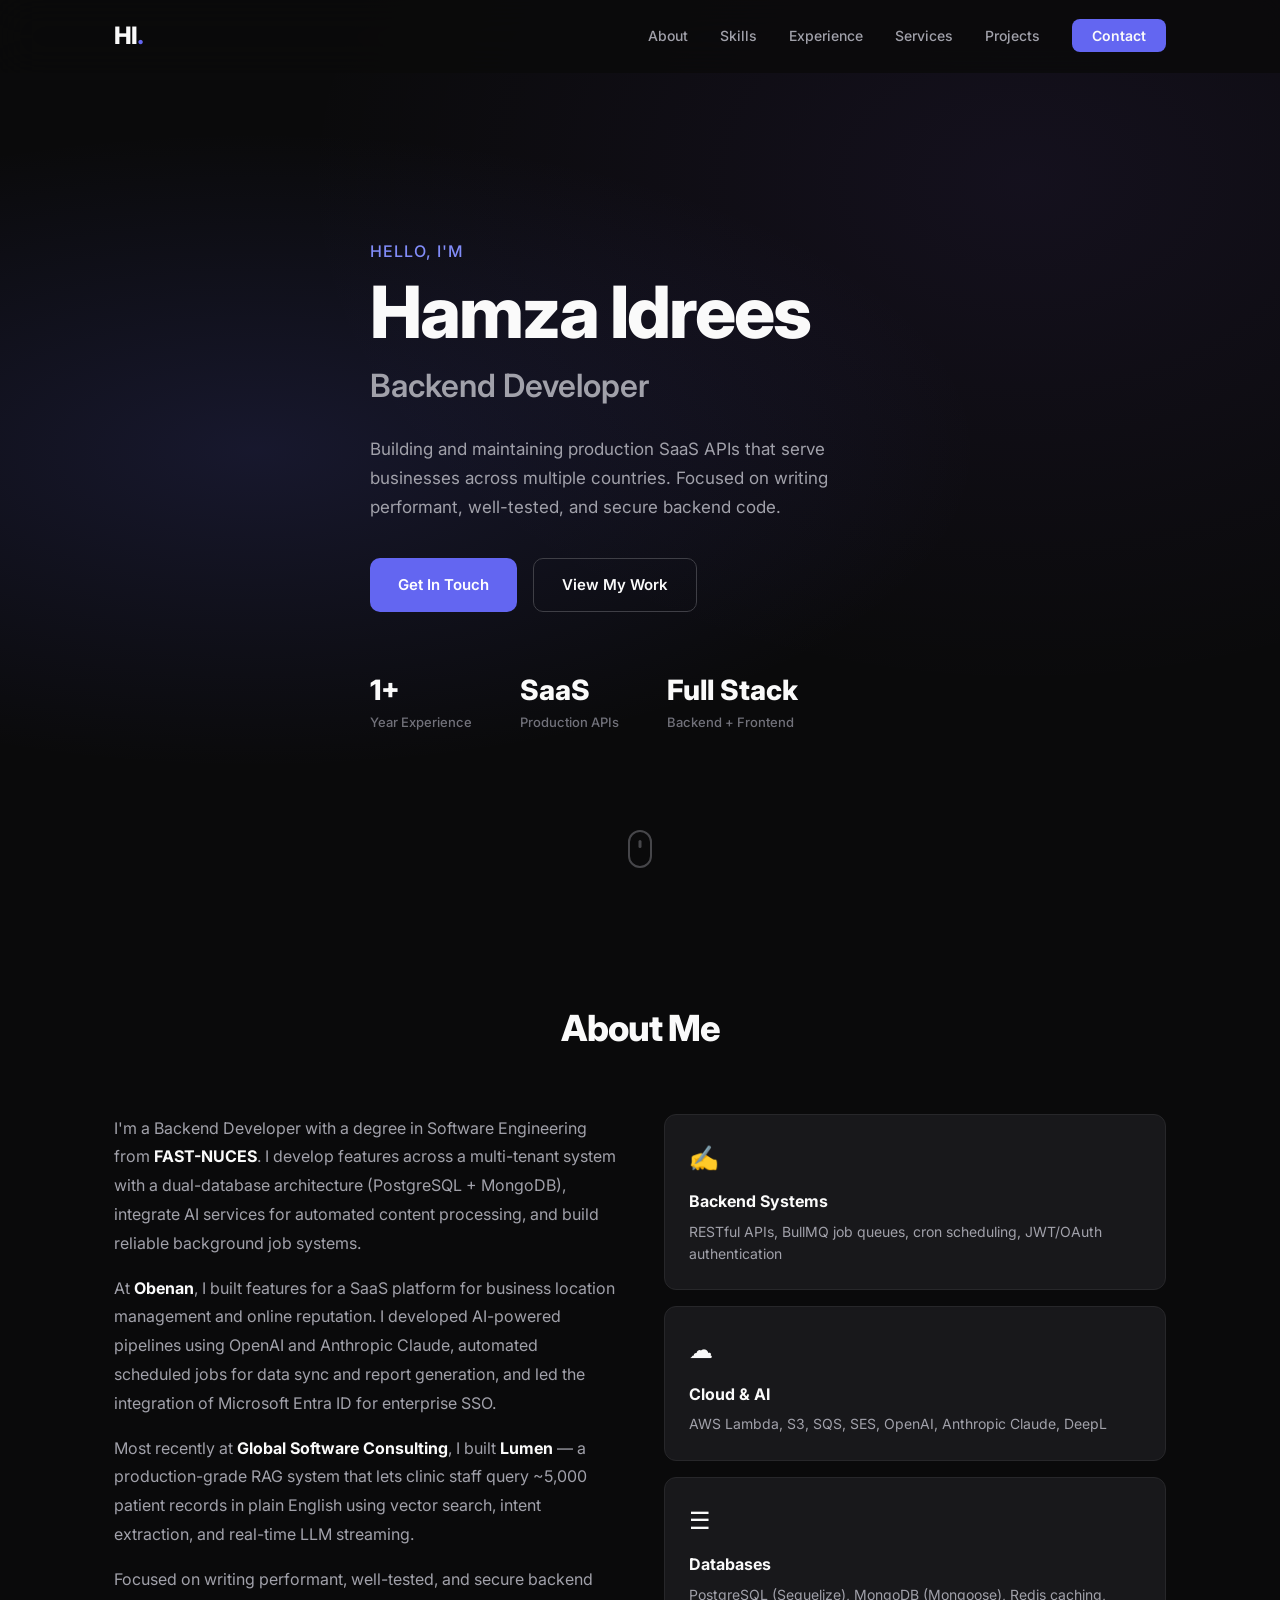
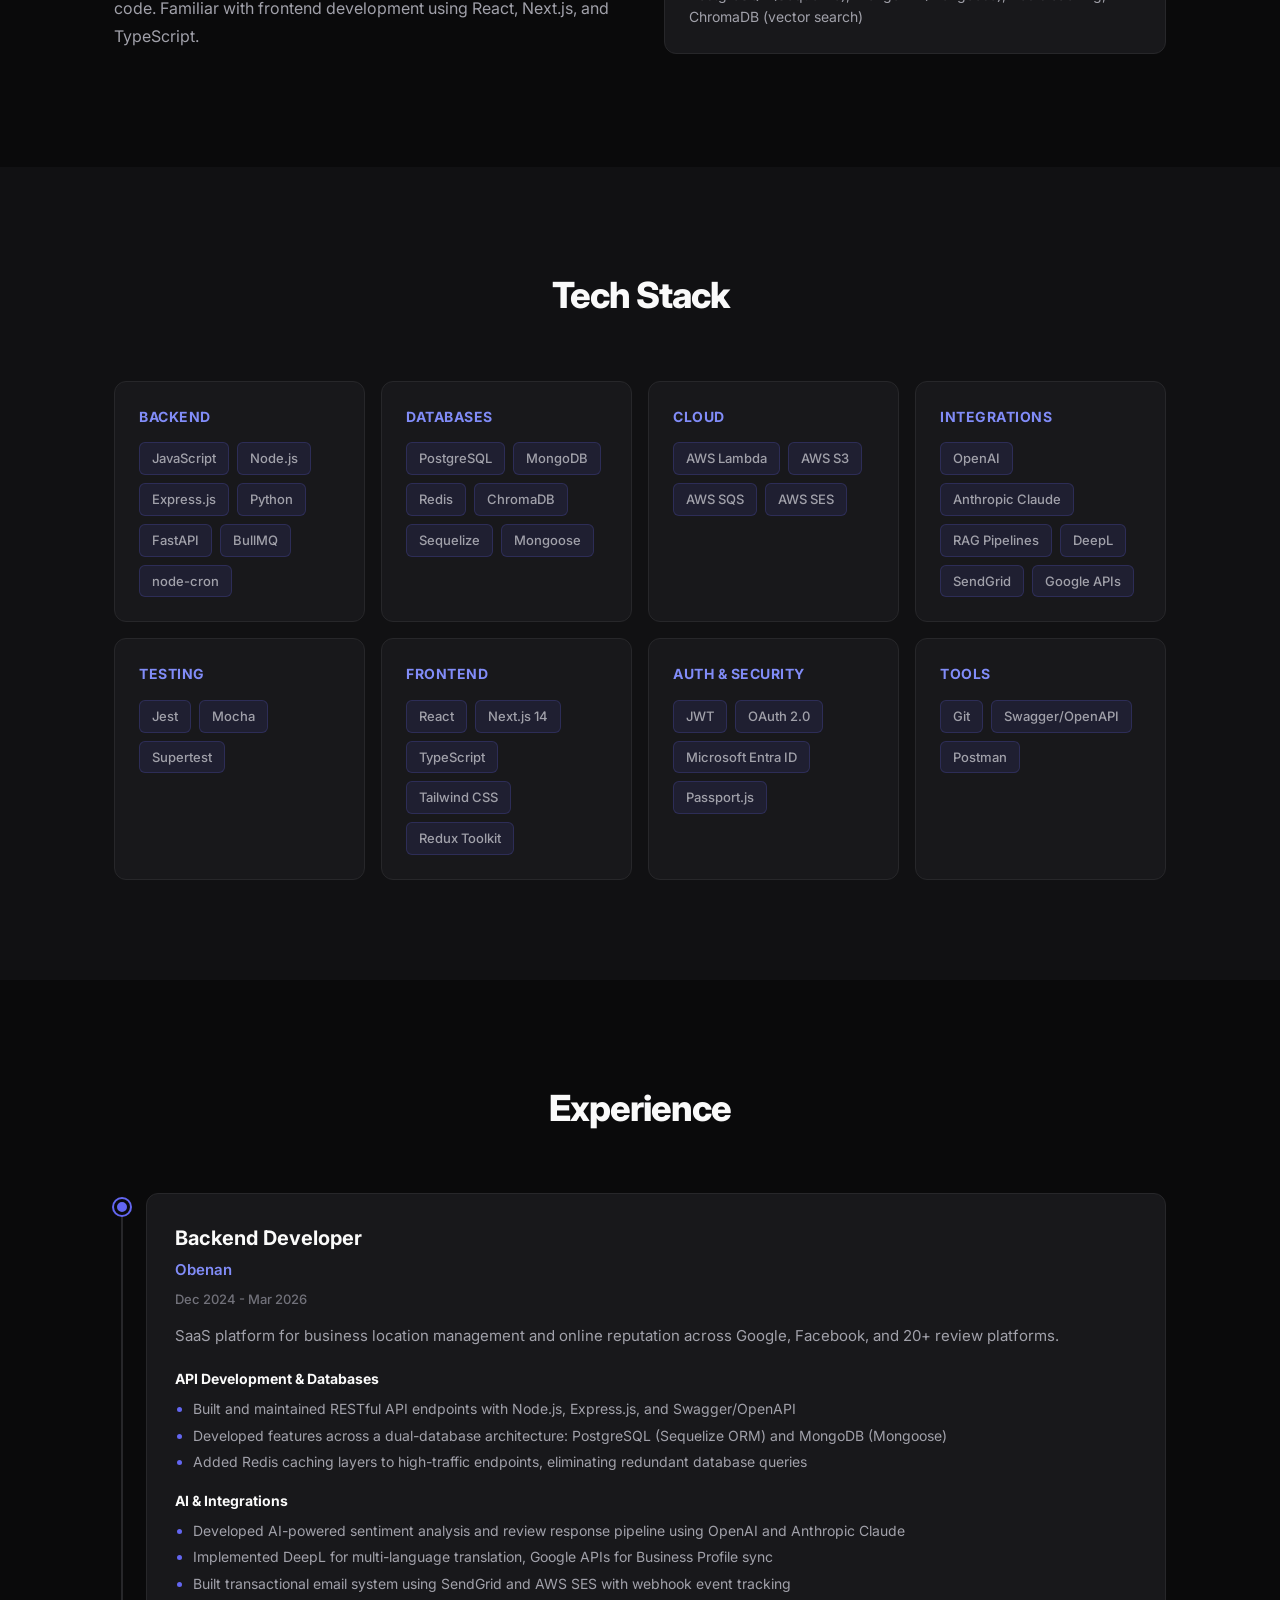
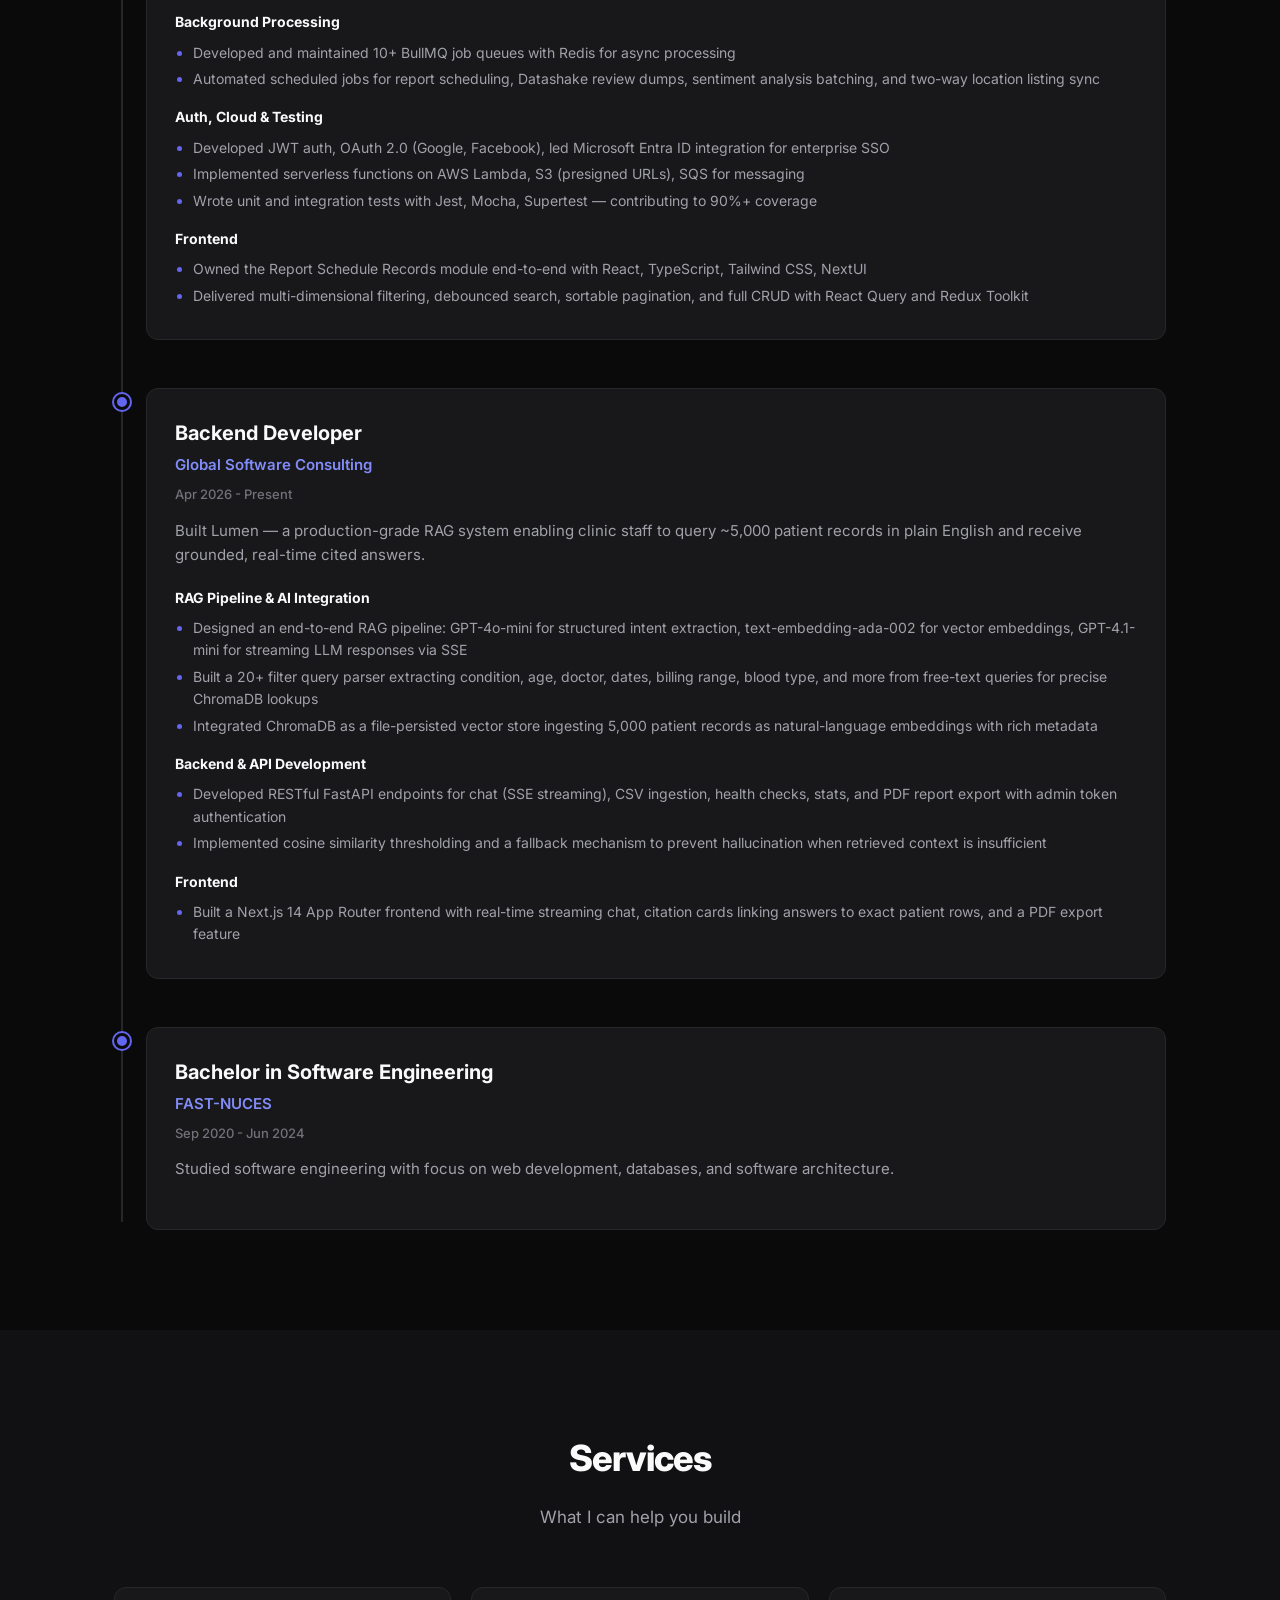
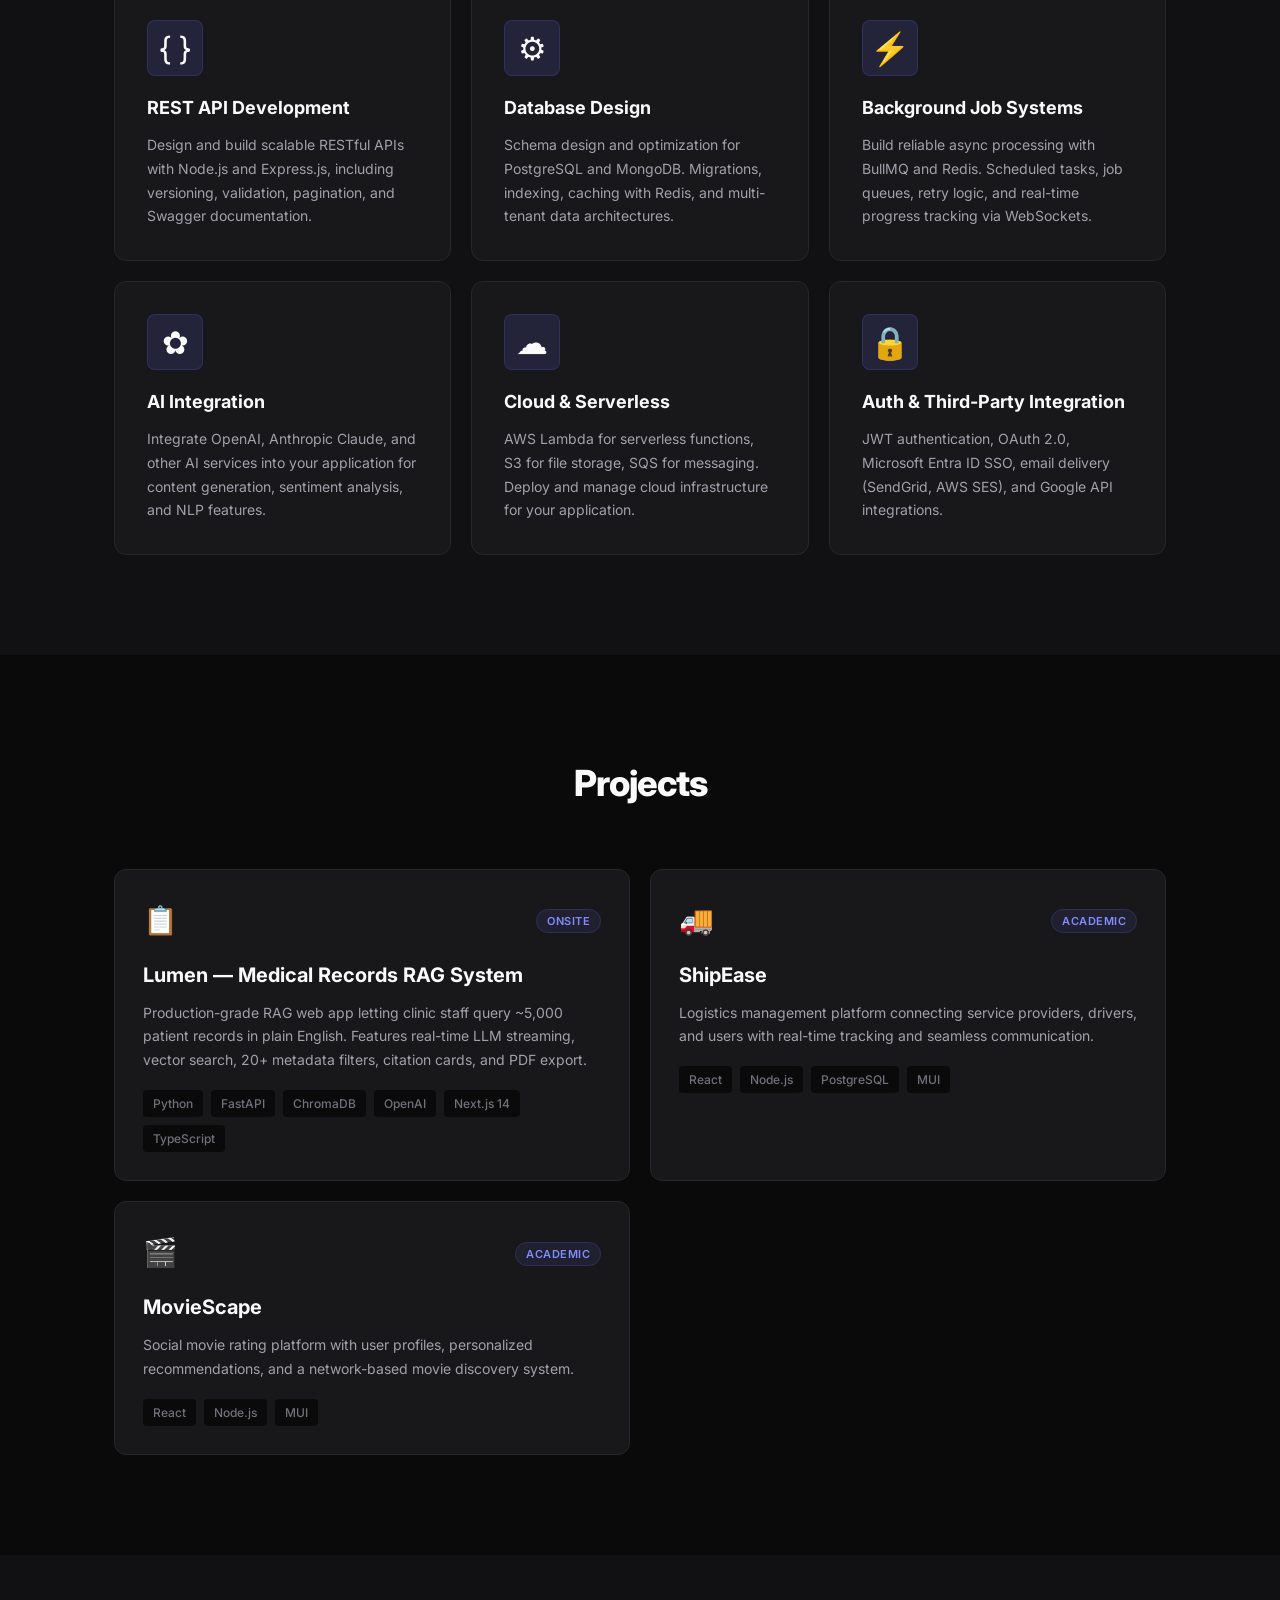
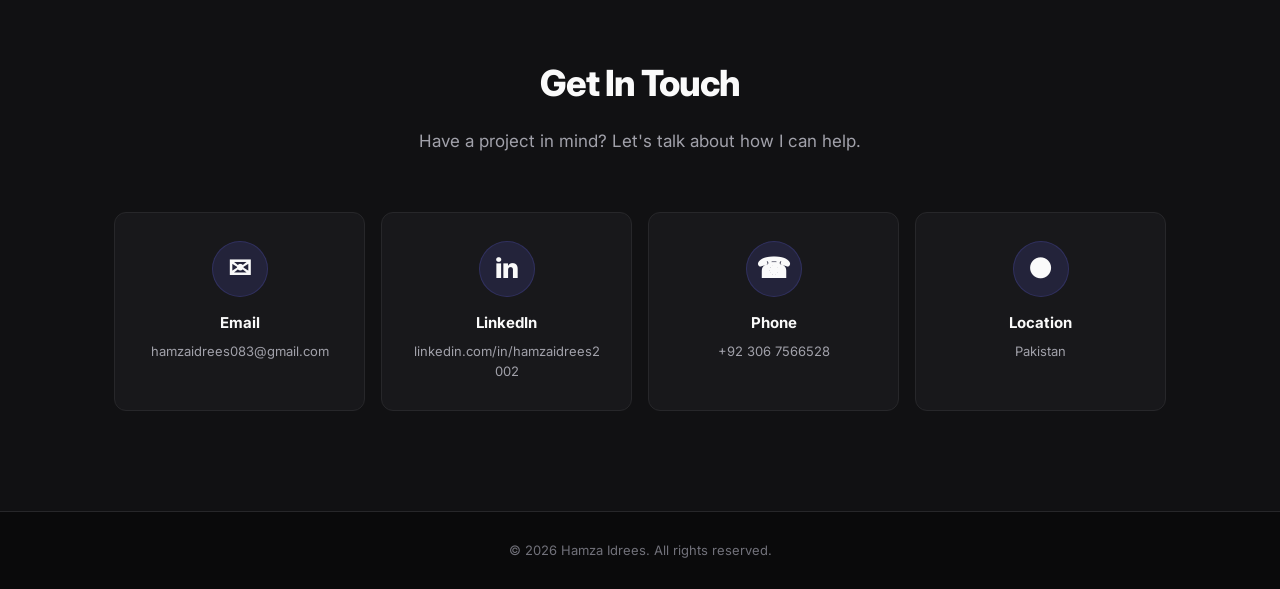
==== commit ca2a96be: "fix: change gsoft contract to onsite" ====
--- a/index.html
+++ b/index.html
@@ -281,7 +281,7 @@
             <div class="timeline-header">
               <h3>Backend Developer</h3>
               <span class="timeline-company">Global Software Consulting</span>
-              <span class="timeline-date">Apr 2026 - May 2026</span>
+              <span class="timeline-date">Apr 2026 - Present</span>
             </div>
             <p class="timeline-desc">Built Lumen — a production-grade RAG system enabling clinic staff to query ~5,000 patient records in plain English and receive grounded, real-time cited answers.</p>
 
@@ -385,7 +385,7 @@
           <div class="project-header">
             <div class="project-icon">&#128203;</div>
             <div class="project-links">
-              <span class="project-badge">Contract</span>
+              <span class="project-badge">Onsite</span>
             </div>
           </div>
           <h3>Lumen — Medical Records RAG System</h3>
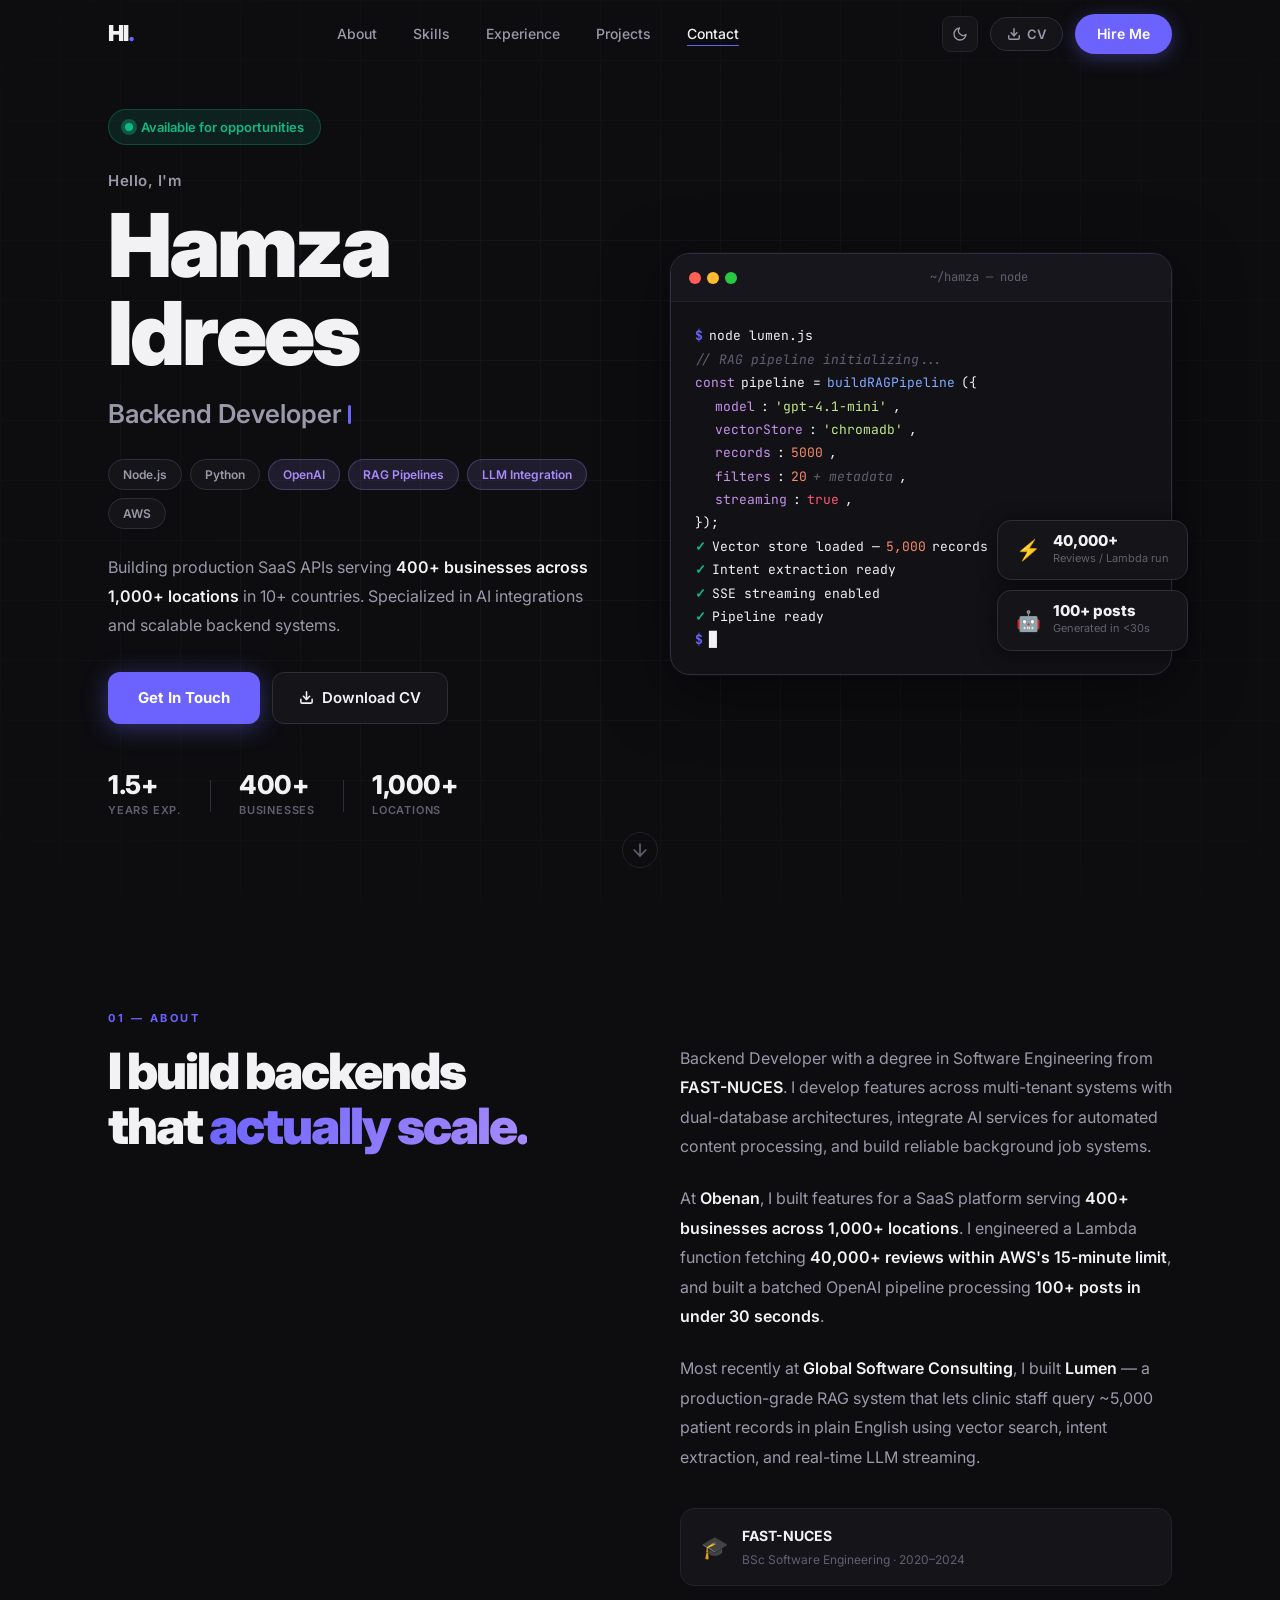
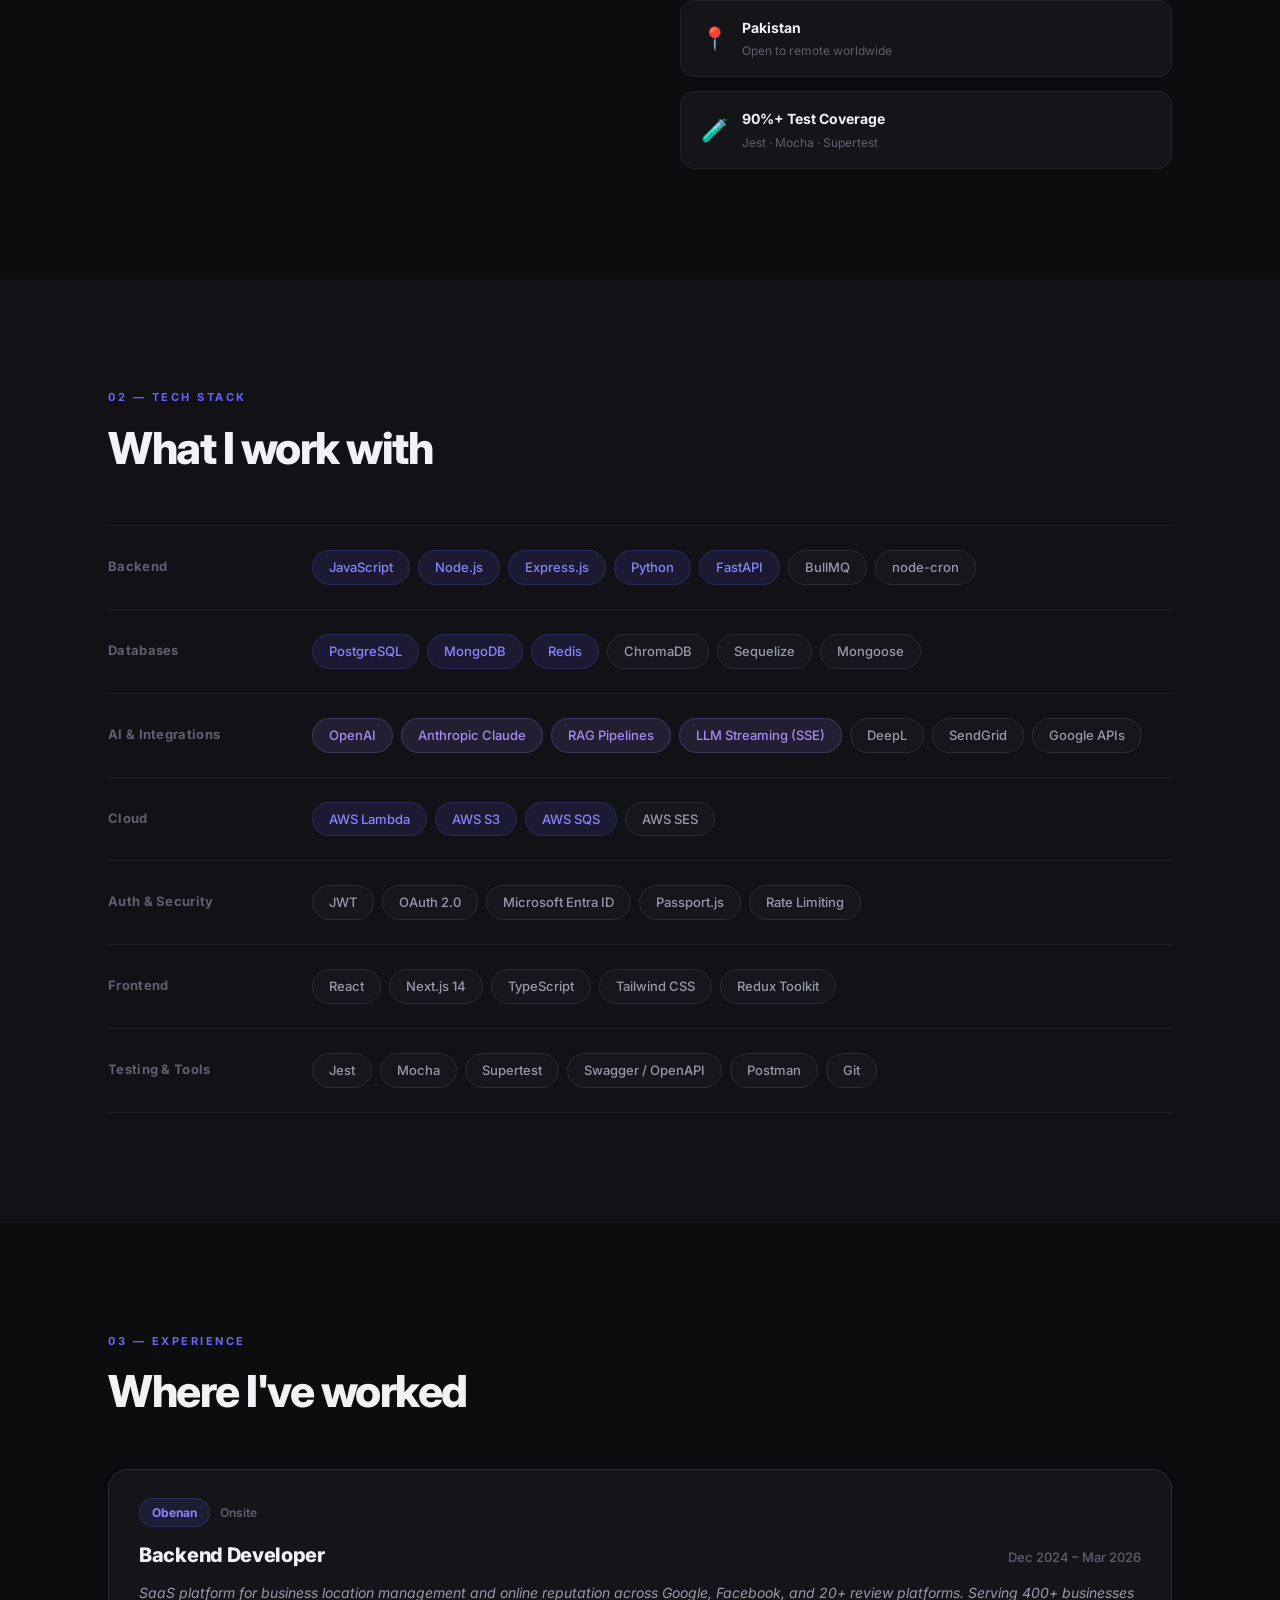
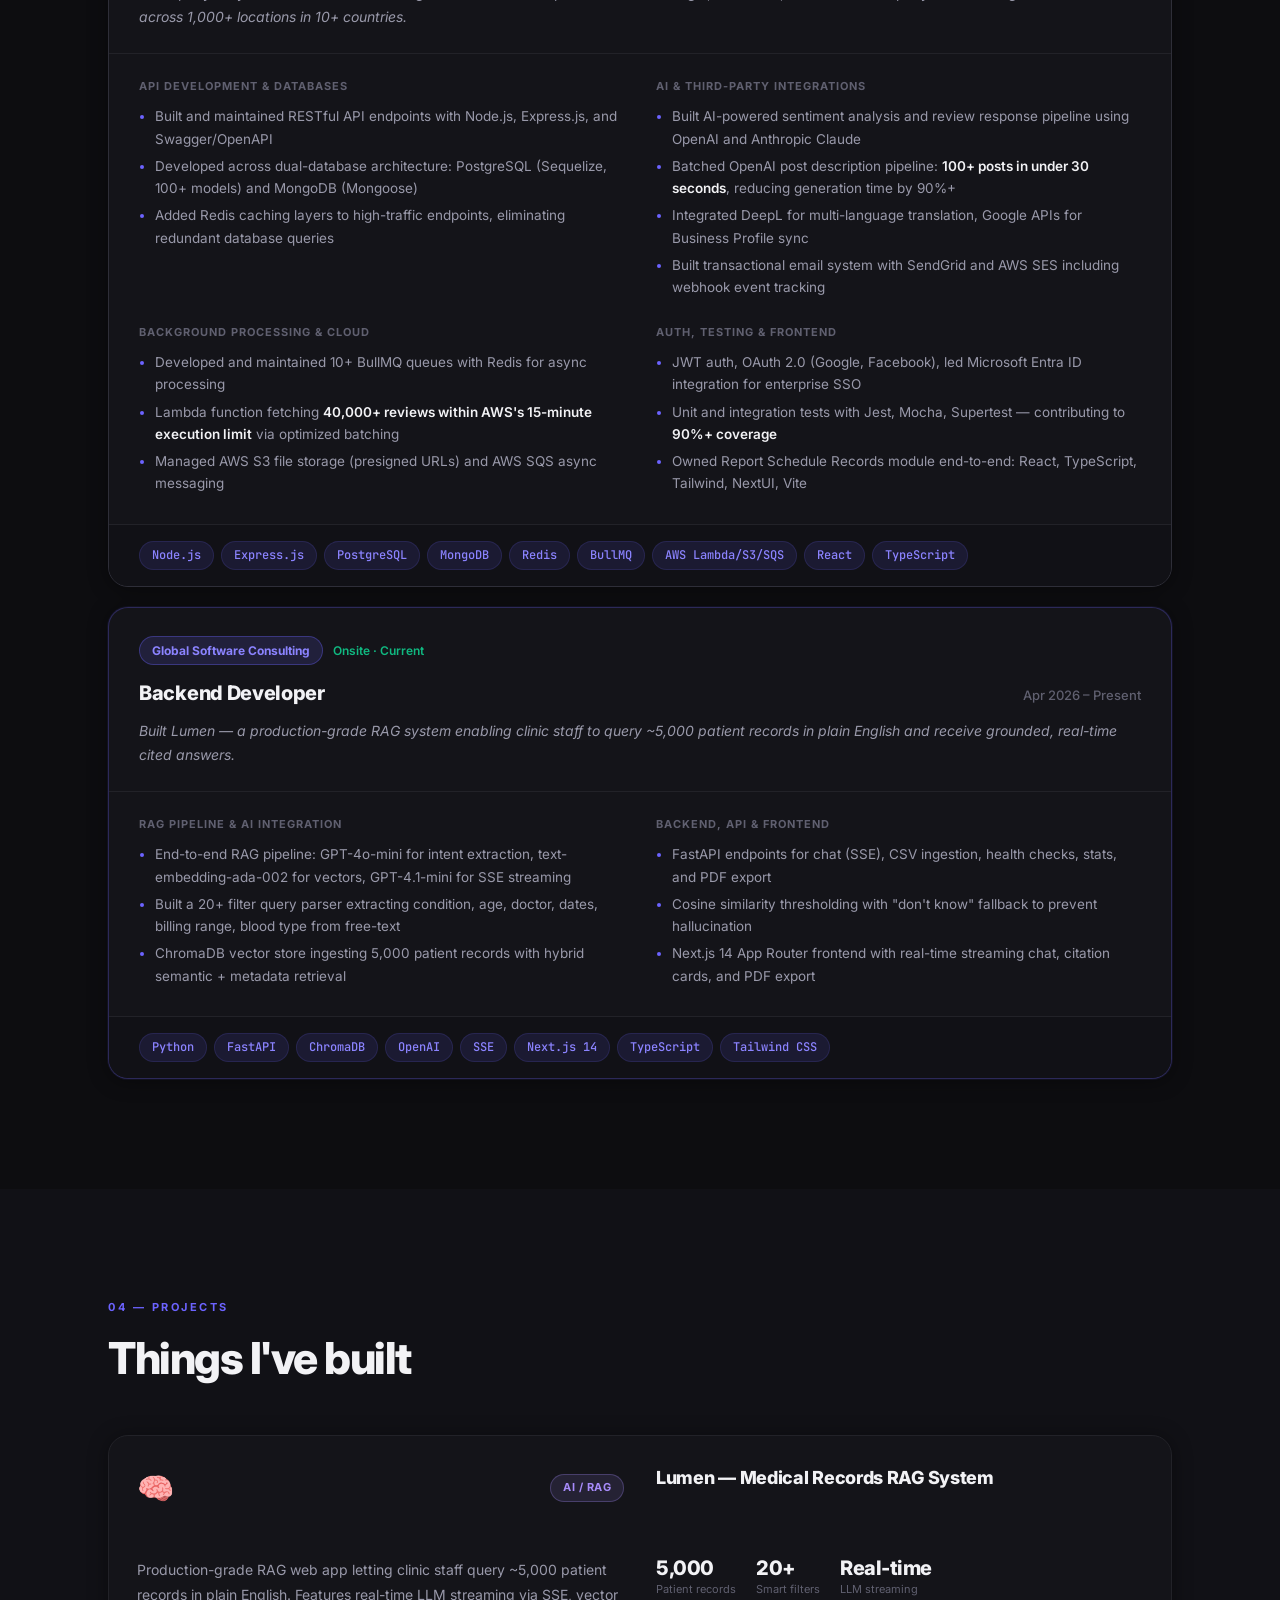
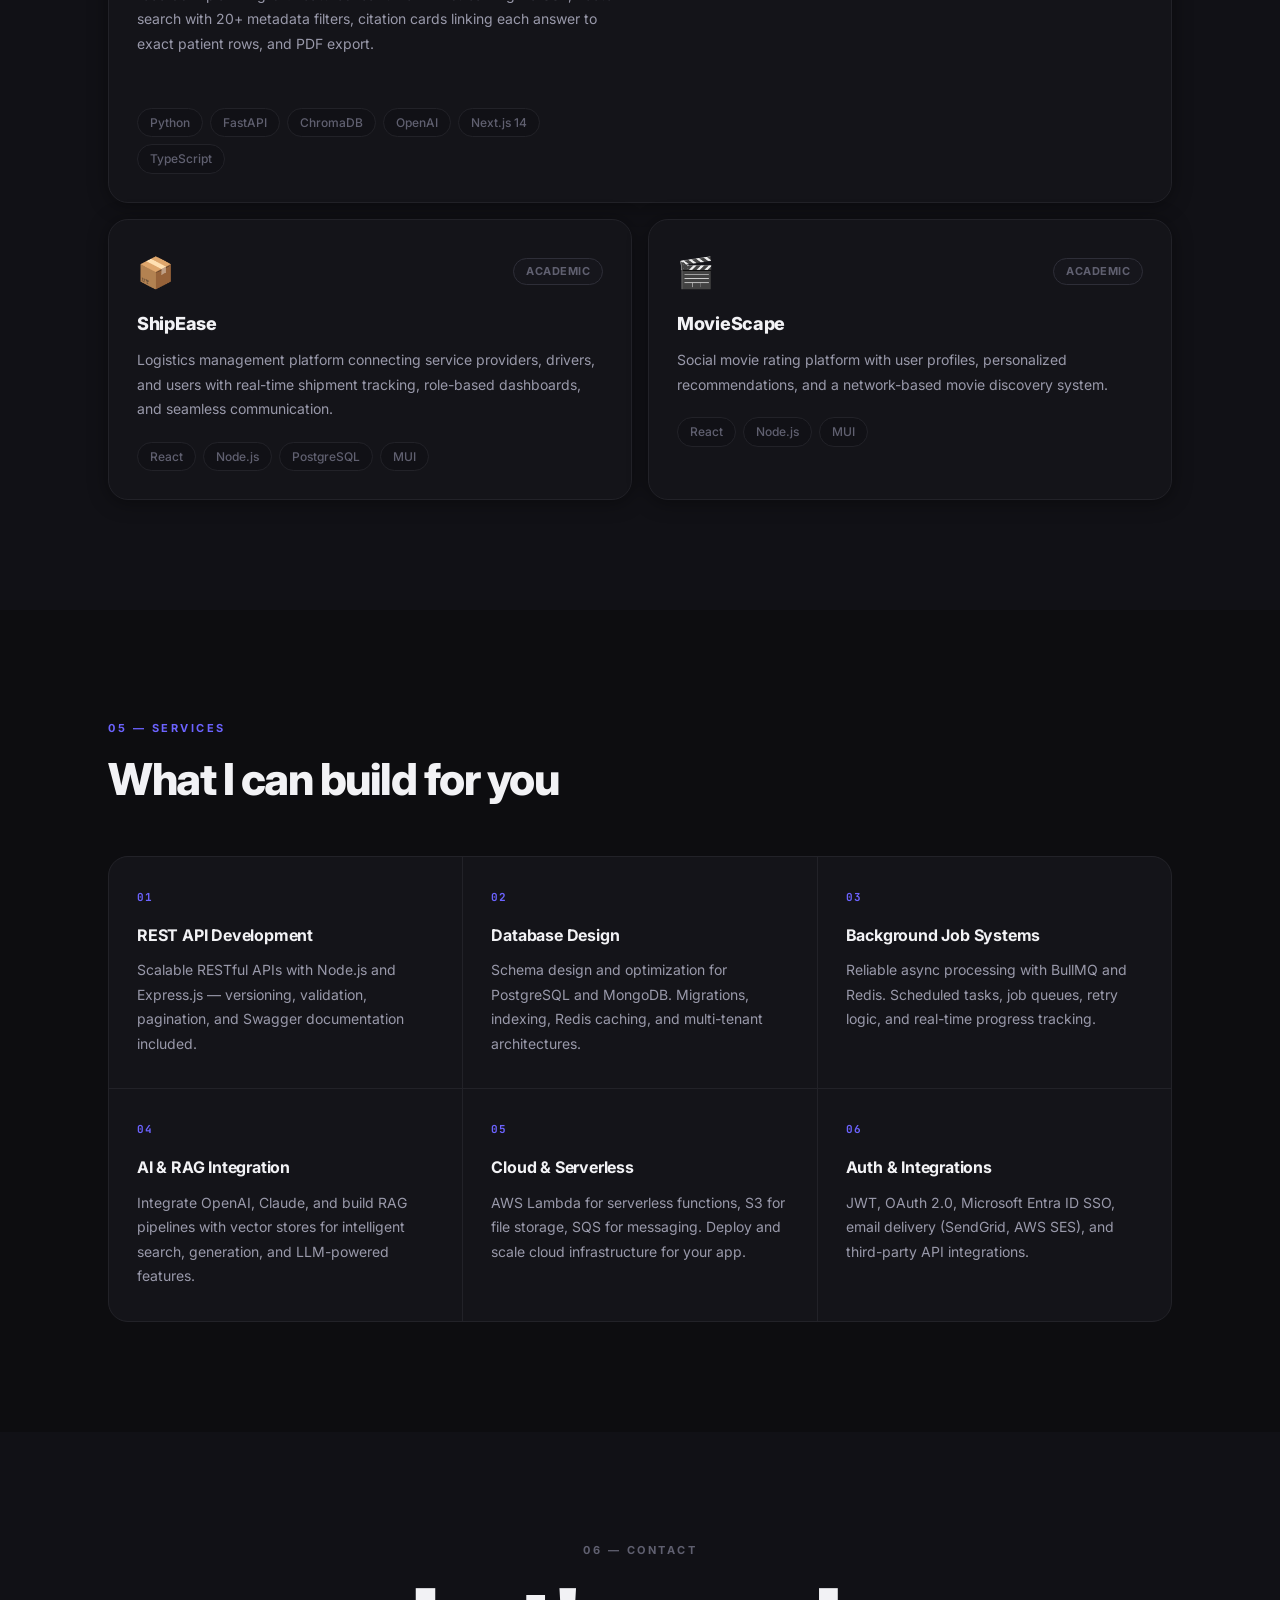
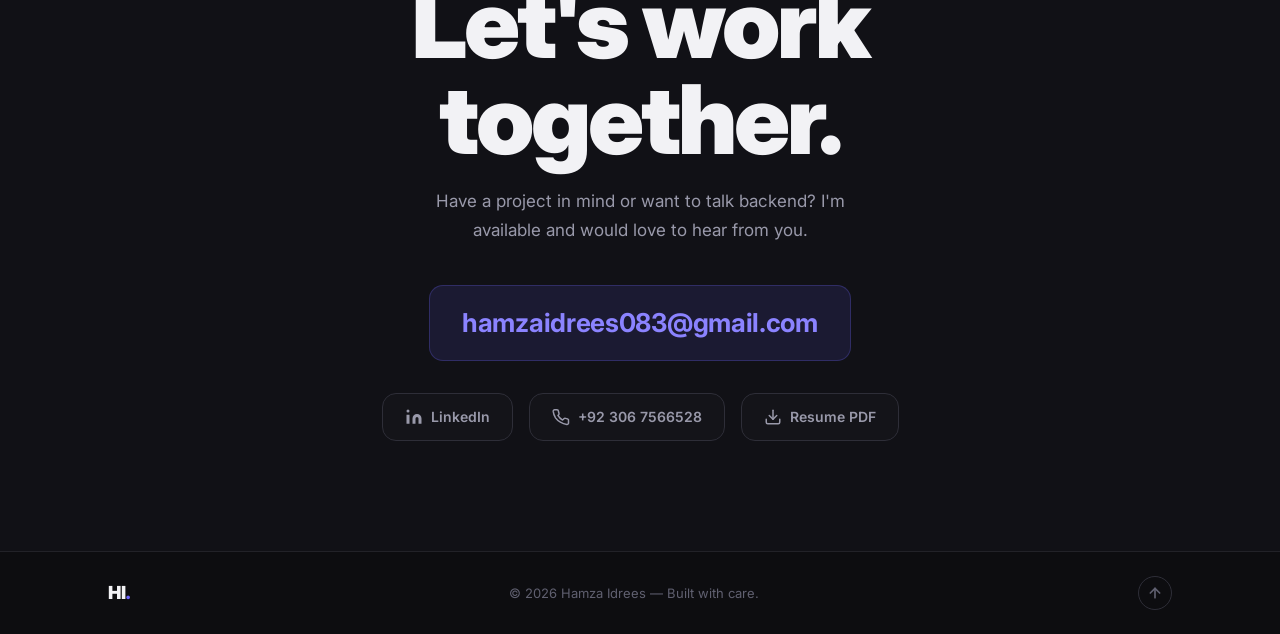
==== commit 065a5776: "refacot: update the ui" ====
--- a/index.html
+++ b/index.html
@@ -1,483 +1,556 @@
 <!DOCTYPE html>
-<html lang="en">
+<html lang="en" data-theme="dark">
 
 <head>
   <meta charset="UTF-8">
   <meta name="viewport" content="width=device-width, initial-scale=1.0">
   <title>Hamza Idrees | Backend Developer</title>
-  <meta name="description" content="Hamza Idrees — Backend Developer specializing in Node.js, Express.js, PostgreSQL, MongoDB, Redis, AWS, and AI integrations. Building production SaaS APIs.">
+  <meta name="description" content="Hamza Idrees — Backend Developer specializing in Node.js, Python, PostgreSQL, MongoDB, Redis, AWS, and AI integrations. Building production SaaS APIs.">
   <link rel="preconnect" href="https://fonts.googleapis.com">
   <link rel="preconnect" href="https://fonts.gstatic.com" crossorigin>
-  <link href="https://fonts.googleapis.com/css2?family=Inter:wght@300;400;500;600;700;800&display=swap" rel="stylesheet">
+  <link href="https://fonts.googleapis.com/css2?family=Inter:wght@300;400;500;600;700;800;900&family=JetBrains+Mono:wght@400;500&display=swap" rel="stylesheet">
   <link rel="stylesheet" href="style.css">
 </head>
 
 <body>
-  <!-- Navigation -->
+
+  <!-- ===== NAVIGATION ===== -->
   <nav class="nav" id="nav">
-    <div class="nav-container">
-      <a href="#hero" class="nav-logo">HI<span class="accent">.</span></a>
-      <button class="nav-toggle" id="navToggle" aria-label="Toggle menu">
-        <span></span><span></span><span></span>
-      </button>
+    <div class="nav-inner">
+      <a href="#hero" class="nav-logo">HI<span class="dot">.</span></a>
       <ul class="nav-links" id="navLinks">
         <li><a href="#about">About</a></li>
         <li><a href="#skills">Skills</a></li>
         <li><a href="#experience">Experience</a></li>
-        <li><a href="#services">Services</a></li>
         <li><a href="#projects">Projects</a></li>
-        <li><a href="#contact" class="nav-cta">Contact</a></li>
+        <li><a href="#contact">Contact</a></li>
       </ul>
+      <div class="nav-actions">
+        <button class="theme-btn" id="themeToggle" aria-label="Toggle theme">
+          <svg class="icon-sun" xmlns="http://www.w3.org/2000/svg" width="16" height="16" viewBox="0 0 24 24" fill="none" stroke="currentColor" stroke-width="2" stroke-linecap="round" stroke-linejoin="round"><circle cx="12" cy="12" r="5"/><line x1="12" y1="1" x2="12" y2="3"/><line x1="12" y1="21" x2="12" y2="23"/><line x1="4.22" y1="4.22" x2="5.64" y2="5.64"/><line x1="18.36" y1="18.36" x2="19.78" y2="19.78"/><line x1="1" y1="12" x2="3" y2="12"/><line x1="21" y1="12" x2="23" y2="12"/><line x1="4.22" y1="19.78" x2="5.64" y2="18.36"/><line x1="18.36" y1="5.64" x2="19.78" y2="4.22"/></svg>
+          <svg class="icon-moon" xmlns="http://www.w3.org/2000/svg" width="16" height="16" viewBox="0 0 24 24" fill="none" stroke="currentColor" stroke-width="2" stroke-linecap="round" stroke-linejoin="round"><path d="M21 12.79A9 9 0 1 1 11.21 3 7 7 0 0 0 21 12.79z"/></svg>
+        </button>
+        <button class="nav-cv-btn cv-download" aria-label="Download CV">
+          <svg xmlns="http://www.w3.org/2000/svg" width="14" height="14" viewBox="0 0 24 24" fill="none" stroke="currentColor" stroke-width="2.5" stroke-linecap="round" stroke-linejoin="round"><path d="M21 15v4a2 2 0 0 1-2 2H5a2 2 0 0 1-2-2v-4"/><polyline points="7 10 12 15 17 10"/><line x1="12" y1="15" x2="12" y2="3"/></svg>
+          CV
+        </button>
+        <a href="#contact" class="nav-cta">Hire Me</a>
+        <button class="hamburger" id="navToggle" aria-label="Toggle menu">
+          <span></span><span></span><span></span>
+        </button>
+      </div>
     </div>
   </nav>
 
-  <!-- Hero -->
+  <!-- ===== HERO ===== -->
   <section class="hero" id="hero">
-    <div class="hero-bg"></div>
-    <div class="container">
-      <div class="hero-content">
-        <p class="hero-greeting animate-in">Hello, I'm</p>
-        <h1 class="hero-name animate-in delay-1">Hamza Idrees</h1>
-        <h2 class="hero-title animate-in delay-2">Backend Developer</h2>
-        <p class="hero-description animate-in delay-3">
-          Building and maintaining production SaaS APIs that serve businesses across multiple countries.
-          Focused on writing performant, well-tested, and secure backend code.
+    <div class="hero-grid-bg"></div>
+    <div class="container hero-container">
+
+      <!-- Left -->
+      <div class="hero-left">
+        <div class="avail-badge animate-in">
+          <span class="pulse-dot"></span>
+          Available for opportunities
+        </div>
+
+        <p class="hero-eyebrow animate-in delay-1">Hello, I'm</p>
+        <h1 class="hero-name animate-in delay-2">Hamza<br>Idrees</h1>
+        <div class="hero-role animate-in delay-3">
+          <span class="role-text">Backend Developer</span><span class="cursor-bar"></span>
+        </div>
+
+        <div class="hero-chips animate-in delay-3">
+          <span class="chip">Node.js</span>
+          <span class="chip">Python</span>
+          <span class="chip chip-ai">OpenAI</span>
+          <span class="chip chip-ai">RAG Pipelines</span>
+          <span class="chip chip-ai">LLM Integration</span>
+          <span class="chip">AWS</span>
+        </div>
+
+        <p class="hero-desc animate-in delay-4">
+          Building production SaaS APIs serving <strong>400+ businesses across 1,000+ locations</strong>
+          in 10+ countries. Specialized in AI integrations and scalable backend systems.
         </p>
-        <div class="hero-actions animate-in delay-4">
-          <a href="#contact" class="btn btn-primary">Get In Touch</a>
-          <a href="#experience" class="btn btn-outline">View My Work</a>
-        </div>
+
+        <div class="hero-btns animate-in delay-4">
+          <a href="#contact" class="btn-prim">Get In Touch</a>
+          <button class="btn-sec cv-download">
+            <svg xmlns="http://www.w3.org/2000/svg" width="15" height="15" viewBox="0 0 24 24" fill="none" stroke="currentColor" stroke-width="2.5" stroke-linecap="round" stroke-linejoin="round"><path d="M21 15v4a2 2 0 0 1-2 2H5a2 2 0 0 1-2-2v-4"/><polyline points="7 10 12 15 17 10"/><line x1="12" y1="15" x2="12" y2="3"/></svg>
+            Download CV
+          </button>
+        </div>
+
         <div class="hero-stats animate-in delay-4">
-          <div class="stat">
-            <span class="stat-number">1+</span>
-            <span class="stat-label">Year Experience</span>
-          </div>
-          <div class="stat">
-            <span class="stat-number">SaaS</span>
-            <span class="stat-label">Production APIs</span>
-          </div>
-          <div class="stat">
-            <span class="stat-number">Full Stack</span>
-            <span class="stat-label">Backend + Frontend</span>
-          </div>
-        </div>
-      </div>
-    </div>
-    <div class="scroll-indicator">
-      <div class="mouse"></div>
-    </div>
-  </section>
-
-  <!-- About -->
+          <div class="hstat">
+            <span class="hstat-num">1.5+</span>
+            <span class="hstat-lbl">Years Exp.</span>
+          </div>
+          <div class="hstat-divider"></div>
+          <div class="hstat">
+            <span class="hstat-num">400+</span>
+            <span class="hstat-lbl">Businesses</span>
+          </div>
+          <div class="hstat-divider"></div>
+          <div class="hstat">
+            <span class="hstat-num">1,000+</span>
+            <span class="hstat-lbl">Locations</span>
+          </div>
+        </div>
+      </div>
+
+      <!-- Right: Terminal -->
+      <div class="hero-right animate-in delay-3">
+        <div class="terminal">
+          <div class="terminal-header">
+            <div class="term-dots">
+              <span class="tdot tdot-red"></span>
+              <span class="tdot tdot-yellow"></span>
+              <span class="tdot tdot-green"></span>
+            </div>
+            <span class="term-title">~/hamza — node</span>
+          </div>
+          <div class="terminal-body">
+            <div class="term-line"><span class="t-prompt">$</span> <span class="t-cmd">node lumen.js</span></div>
+            <div class="term-line t-comment">// RAG pipeline initializing...</div>
+            <div class="term-line"></div>
+            <div class="term-line"><span class="t-key">const</span> pipeline = <span class="t-fn">buildRAGPipeline</span>({</div>
+            <div class="term-line t-indent"><span class="t-key">model</span>: <span class="t-str">'gpt-4.1-mini'</span>,</div>
+            <div class="term-line t-indent"><span class="t-key">vectorStore</span>: <span class="t-str">'chromadb'</span>,</div>
+            <div class="term-line t-indent"><span class="t-key">records</span>: <span class="t-num">5000</span>,</div>
+            <div class="term-line t-indent"><span class="t-key">filters</span>: <span class="t-num">20</span><span class="t-comment">+ metadata</span>,</div>
+            <div class="term-line t-indent"><span class="t-key">streaming</span>: <span class="t-bool">true</span>,</div>
+            <div class="term-line">});</div>
+            <div class="term-line"></div>
+            <div class="term-line"><span class="t-success">✓</span> Vector store loaded — <span class="t-num">5,000</span> records</div>
+            <div class="term-line"><span class="t-success">✓</span> Intent extraction ready</div>
+            <div class="term-line"><span class="t-success">✓</span> SSE streaming enabled</div>
+            <div class="term-line"><span class="t-success">✓</span> Pipeline ready</div>
+            <div class="term-line"></div>
+            <div class="term-line"><span class="t-prompt">$</span> <span class="term-cursor">█</span></div>
+          </div>
+        </div>
+
+        <div class="floating-cards">
+          <div class="fcard fcard-1">
+            <span class="fcard-icon">⚡</span>
+            <div>
+              <div class="fcard-val">40,000+</div>
+              <div class="fcard-lbl">Reviews / Lambda run</div>
+            </div>
+          </div>
+          <div class="fcard fcard-2">
+            <span class="fcard-icon">🤖</span>
+            <div>
+              <div class="fcard-val">100+ posts</div>
+              <div class="fcard-lbl">Generated in &lt;30s</div>
+            </div>
+          </div>
+        </div>
+      </div>
+
+    </div>
+    <a href="#about" class="scroll-hint" aria-label="Scroll down">
+      <svg xmlns="http://www.w3.org/2000/svg" width="20" height="20" viewBox="0 0 24 24" fill="none" stroke="currentColor" stroke-width="2" stroke-linecap="round" stroke-linejoin="round"><line x1="12" y1="5" x2="12" y2="19"/><polyline points="19 12 12 19 5 12"/></svg>
+    </a>
+  </section>
+
+  <!-- ===== ABOUT ===== -->
   <section class="section" id="about">
     <div class="container">
-      <h2 class="section-title">About Me</h2>
-      <div class="about-grid">
-        <div class="about-text">
+      <div class="sec-label">01 — About</div>
+      <div class="about-layout">
+        <div class="about-headline">
+          <h2>I build backends<br>that <span class="grad-text">actually scale.</span></h2>
+        </div>
+        <div class="about-body">
           <p>
-            I'm a Backend Developer with a degree in Software Engineering from
-            <strong>FAST-NUCES</strong>. I develop features across a multi-tenant system with a
-            dual-database architecture (PostgreSQL + MongoDB), integrate AI services for automated
-            content processing, and build reliable background job systems.
+            Backend Developer with a degree in Software Engineering from <strong>FAST-NUCES</strong>.
+            I develop features across multi-tenant systems with dual-database architectures, integrate
+            AI services for automated content processing, and build reliable background job systems.
           </p>
           <p>
-            At <strong>Obenan</strong>, I built features for a SaaS platform for business location
-            management and online reputation. I developed AI-powered pipelines using OpenAI and
-            Anthropic Claude, automated scheduled jobs for data sync and report generation, and led
-            the integration of Microsoft Entra ID for enterprise SSO.
+            At <strong>Obenan</strong>, I built features for a SaaS platform serving <strong>400+ businesses
+            across 1,000+ locations</strong>. I engineered a Lambda function fetching <strong>40,000+ reviews
+            within AWS's 15-minute limit</strong>, and built a batched OpenAI pipeline processing
+            <strong>100+ posts in under 30 seconds</strong>.
           </p>
           <p>
             Most recently at <strong>Global Software Consulting</strong>, I built <strong>Lumen</strong>
             — a production-grade RAG system that lets clinic staff query ~5,000 patient records in
             plain English using vector search, intent extraction, and real-time LLM streaming.
           </p>
-          <p>
-            Focused on writing performant, well-tested, and secure backend code. Familiar with
-            frontend development using React, Next.js, and TypeScript.
-          </p>
-        </div>
-        <div class="about-info">
-          <div class="info-card">
-            <div class="info-icon">&#9997;</div>
-            <h3>Backend Systems</h3>
-            <p>RESTful APIs, BullMQ job queues, cron scheduling, JWT/OAuth authentication</p>
-          </div>
-          <div class="info-card">
-            <div class="info-icon">&#9729;</div>
-            <h3>Cloud & AI</h3>
-            <p>AWS Lambda, S3, SQS, SES, OpenAI, Anthropic Claude, DeepL</p>
-          </div>
-          <div class="info-card">
-            <div class="info-icon">&#9776;</div>
-            <h3>Databases</h3>
-            <p>PostgreSQL (Sequelize), MongoDB (Mongoose), Redis caching, ChromaDB (vector search)</p>
-          </div>
-        </div>
-      </div>
-    </div>
-  </section>
-
-  <!-- Skills -->
+          <div class="about-meta">
+            <div class="meta-item">
+              <span class="meta-icon">🎓</span>
+              <div>
+                <div class="meta-title">FAST-NUCES</div>
+                <div class="meta-sub">BSc Software Engineering · 2020–2024</div>
+              </div>
+            </div>
+            <div class="meta-item">
+              <span class="meta-icon">📍</span>
+              <div>
+                <div class="meta-title">Pakistan</div>
+                <div class="meta-sub">Open to remote worldwide</div>
+              </div>
+            </div>
+            <div class="meta-item">
+              <span class="meta-icon">🧪</span>
+              <div>
+                <div class="meta-title">90%+ Test Coverage</div>
+                <div class="meta-sub">Jest · Mocha · Supertest</div>
+              </div>
+            </div>
+          </div>
+        </div>
+      </div>
+    </div>
+  </section>
+
+  <!-- ===== SKILLS ===== -->
   <section class="section section-alt" id="skills">
     <div class="container">
-      <h2 class="section-title">Tech Stack</h2>
-      <div class="skills-grid">
-
-        <div class="skill-card">
-          <h3 class="skill-category">Backend</h3>
-          <div class="skill-tags">
-            <span class="tag">JavaScript</span>
-            <span class="tag">Node.js</span>
-            <span class="tag">Express.js</span>
-            <span class="tag">Python</span>
-            <span class="tag">FastAPI</span>
-            <span class="tag">BullMQ</span>
-            <span class="tag">node-cron</span>
-          </div>
-        </div>
-
-        <div class="skill-card">
-          <h3 class="skill-category">Databases</h3>
-          <div class="skill-tags">
-            <span class="tag">PostgreSQL</span>
-            <span class="tag">MongoDB</span>
-            <span class="tag">Redis</span>
-            <span class="tag">ChromaDB</span>
-            <span class="tag">Sequelize</span>
-            <span class="tag">Mongoose</span>
-          </div>
-        </div>
-
-        <div class="skill-card">
-          <h3 class="skill-category">Cloud</h3>
-          <div class="skill-tags">
-            <span class="tag">AWS Lambda</span>
-            <span class="tag">AWS S3</span>
-            <span class="tag">AWS SQS</span>
-            <span class="tag">AWS SES</span>
-          </div>
-        </div>
-
-        <div class="skill-card">
-          <h3 class="skill-category">Integrations</h3>
-          <div class="skill-tags">
-            <span class="tag">OpenAI</span>
-            <span class="tag">Anthropic Claude</span>
-            <span class="tag">RAG Pipelines</span>
-            <span class="tag">DeepL</span>
-            <span class="tag">SendGrid</span>
-            <span class="tag">Google APIs</span>
-          </div>
-        </div>
-
-        <div class="skill-card">
-          <h3 class="skill-category">Testing</h3>
-          <div class="skill-tags">
-            <span class="tag">Jest</span>
-            <span class="tag">Mocha</span>
-            <span class="tag">Supertest</span>
-          </div>
-        </div>
-
-        <div class="skill-card">
-          <h3 class="skill-category">Frontend</h3>
-          <div class="skill-tags">
-            <span class="tag">React</span>
-            <span class="tag">Next.js 14</span>
-            <span class="tag">TypeScript</span>
-            <span class="tag">Tailwind CSS</span>
-            <span class="tag">Redux Toolkit</span>
-          </div>
-        </div>
-
-        <div class="skill-card">
-          <h3 class="skill-category">Auth & Security</h3>
-          <div class="skill-tags">
-            <span class="tag">JWT</span>
-            <span class="tag">OAuth 2.0</span>
-            <span class="tag">Microsoft Entra ID</span>
-            <span class="tag">Passport.js</span>
-          </div>
-        </div>
-
-        <div class="skill-card">
-          <h3 class="skill-category">Tools</h3>
-          <div class="skill-tags">
-            <span class="tag">Git</span>
-            <span class="tag">Swagger/OpenAPI</span>
-            <span class="tag">Postman</span>
-          </div>
-        </div>
-
-      </div>
-    </div>
-  </section>
-
-  <!-- Experience -->
+      <div class="sec-label">02 — Tech Stack</div>
+      <h2 class="sec-title">What I work with</h2>
+      <div class="skills-layout">
+
+        <div class="skill-row reveal">
+          <div class="skill-row-label">Backend</div>
+          <div class="skill-pills">
+            <span class="spill spill-primary">JavaScript</span>
+            <span class="spill spill-primary">Node.js</span>
+            <span class="spill spill-primary">Express.js</span>
+            <span class="spill spill-primary">Python</span>
+            <span class="spill spill-primary">FastAPI</span>
+            <span class="spill">BullMQ</span>
+            <span class="spill">node-cron</span>
+          </div>
+        </div>
+
+        <div class="skill-row reveal">
+          <div class="skill-row-label">Databases</div>
+          <div class="skill-pills">
+            <span class="spill spill-primary">PostgreSQL</span>
+            <span class="spill spill-primary">MongoDB</span>
+            <span class="spill spill-primary">Redis</span>
+            <span class="spill">ChromaDB</span>
+            <span class="spill">Sequelize</span>
+            <span class="spill">Mongoose</span>
+          </div>
+        </div>
+
+        <div class="skill-row reveal">
+          <div class="skill-row-label">AI & Integrations</div>
+          <div class="skill-pills">
+            <span class="spill spill-ai">OpenAI</span>
+            <span class="spill spill-ai">Anthropic Claude</span>
+            <span class="spill spill-ai">RAG Pipelines</span>
+            <span class="spill spill-ai">LLM Streaming (SSE)</span>
+            <span class="spill">DeepL</span>
+            <span class="spill">SendGrid</span>
+            <span class="spill">Google APIs</span>
+          </div>
+        </div>
+
+        <div class="skill-row reveal">
+          <div class="skill-row-label">Cloud</div>
+          <div class="skill-pills">
+            <span class="spill spill-primary">AWS Lambda</span>
+            <span class="spill spill-primary">AWS S3</span>
+            <span class="spill spill-primary">AWS SQS</span>
+            <span class="spill">AWS SES</span>
+          </div>
+        </div>
+
+        <div class="skill-row reveal">
+          <div class="skill-row-label">Auth & Security</div>
+          <div class="skill-pills">
+            <span class="spill">JWT</span>
+            <span class="spill">OAuth 2.0</span>
+            <span class="spill">Microsoft Entra ID</span>
+            <span class="spill">Passport.js</span>
+            <span class="spill">Rate Limiting</span>
+          </div>
+        </div>
+
+        <div class="skill-row reveal">
+          <div class="skill-row-label">Frontend</div>
+          <div class="skill-pills">
+            <span class="spill">React</span>
+            <span class="spill">Next.js 14</span>
+            <span class="spill">TypeScript</span>
+            <span class="spill">Tailwind CSS</span>
+            <span class="spill">Redux Toolkit</span>
+          </div>
+        </div>
+
+        <div class="skill-row reveal">
+          <div class="skill-row-label">Testing & Tools</div>
+          <div class="skill-pills">
+            <span class="spill">Jest</span>
+            <span class="spill">Mocha</span>
+            <span class="spill">Supertest</span>
+            <span class="spill">Swagger / OpenAPI</span>
+            <span class="spill">Postman</span>
+            <span class="spill">Git</span>
+          </div>
+        </div>
+
+      </div>
+    </div>
+  </section>
+
+  <!-- ===== EXPERIENCE ===== -->
   <section class="section" id="experience">
     <div class="container">
-      <h2 class="section-title">Experience</h2>
-      <div class="timeline">
-
-        <div class="timeline-item">
-          <div class="timeline-marker"></div>
-          <div class="timeline-content">
-            <div class="timeline-header">
+      <div class="sec-label">03 — Experience</div>
+      <h2 class="sec-title">Where I've worked</h2>
+
+      <div class="exp-layout">
+
+        <div class="exp-card reveal">
+          <div class="exp-card-header">
+            <div class="exp-meta">
+              <div class="exp-company-badge">Obenan</div>
+              <span class="exp-type">Onsite</span>
+            </div>
+            <div class="exp-role-line">
               <h3>Backend Developer</h3>
-              <span class="timeline-company">Obenan</span>
-              <span class="timeline-date">Dec 2024 - Mar 2026</span>
-            </div>
-            <p class="timeline-desc">SaaS platform for business location management and online reputation across Google, Facebook, and 20+ review platforms.</p>
-
+              <span class="exp-date">Dec 2024 – Mar 2026</span>
+            </div>
+            <p class="exp-desc">SaaS platform for business location management and online reputation across Google, Facebook, and 20+ review platforms. Serving 400+ businesses across 1,000+ locations in 10+ countries.</p>
+          </div>
+
+          <div class="exp-groups">
             <div class="exp-group">
               <h4>API Development & Databases</h4>
               <ul>
                 <li>Built and maintained RESTful API endpoints with Node.js, Express.js, and Swagger/OpenAPI</li>
-                <li>Developed features across a dual-database architecture: PostgreSQL (Sequelize ORM) and MongoDB (Mongoose)</li>
+                <li>Developed across dual-database architecture: PostgreSQL (Sequelize, 100+ models) and MongoDB (Mongoose)</li>
                 <li>Added Redis caching layers to high-traffic endpoints, eliminating redundant database queries</li>
               </ul>
             </div>
-
             <div class="exp-group">
-              <h4>AI & Integrations</h4>
+              <h4>AI & Third-Party Integrations</h4>
               <ul>
-                <li>Developed AI-powered sentiment analysis and review response pipeline using OpenAI and Anthropic Claude</li>
-                <li>Implemented DeepL for multi-language translation, Google APIs for Business Profile sync</li>
-                <li>Built transactional email system using SendGrid and AWS SES with webhook event tracking</li>
+                <li>Built AI-powered sentiment analysis and review response pipeline using OpenAI and Anthropic Claude</li>
+                <li>Batched OpenAI post description pipeline: <strong>100+ posts in under 30 seconds</strong>, reducing generation time by 90%+</li>
+                <li>Integrated DeepL for multi-language translation, Google APIs for Business Profile sync</li>
+                <li>Built transactional email system with SendGrid and AWS SES including webhook event tracking</li>
               </ul>
             </div>
-
             <div class="exp-group">
-              <h4>Background Processing</h4>
+              <h4>Background Processing & Cloud</h4>
               <ul>
-                <li>Developed and maintained 10+ BullMQ job queues with Redis for async processing</li>
-                <li>Automated scheduled jobs for report scheduling, Datashake review dumps, sentiment analysis batching, and two-way location listing sync</li>
+                <li>Developed and maintained 10+ BullMQ queues with Redis for async processing</li>
+                <li>Lambda function fetching <strong>40,000+ reviews within AWS's 15-minute execution limit</strong> via optimized batching</li>
+                <li>Managed AWS S3 file storage (presigned URLs) and AWS SQS async messaging</li>
               </ul>
             </div>
-
             <div class="exp-group">
-              <h4>Auth, Cloud & Testing</h4>
+              <h4>Auth, Testing & Frontend</h4>
               <ul>
-                <li>Developed JWT auth, OAuth 2.0 (Google, Facebook), led Microsoft Entra ID integration for enterprise SSO</li>
-                <li>Implemented serverless functions on AWS Lambda, S3 (presigned URLs), SQS for messaging</li>
-                <li>Wrote unit and integration tests with Jest, Mocha, Supertest — contributing to 90%+ coverage</li>
+                <li>JWT auth, OAuth 2.0 (Google, Facebook), led Microsoft Entra ID integration for enterprise SSO</li>
+                <li>Unit and integration tests with Jest, Mocha, Supertest — contributing to <strong>90%+ coverage</strong></li>
+                <li>Owned Report Schedule Records module end-to-end: React, TypeScript, Tailwind, NextUI, Vite</li>
               </ul>
             </div>
-
-            <div class="exp-group">
-              <h4>Frontend</h4>
-              <ul>
-                <li>Owned the Report Schedule Records module end-to-end with React, TypeScript, Tailwind CSS, NextUI</li>
-                <li>Delivered multi-dimensional filtering, debounced search, sortable pagination, and full CRUD with React Query and Redux Toolkit</li>
-              </ul>
-            </div>
-
-          </div>
-        </div>
-
-        <div class="timeline-item">
-          <div class="timeline-marker"></div>
-          <div class="timeline-content">
-            <div class="timeline-header">
+          </div>
+
+          <div class="exp-stack">
+            <span>Node.js</span><span>Express.js</span><span>PostgreSQL</span><span>MongoDB</span>
+            <span>Redis</span><span>BullMQ</span><span>AWS Lambda/S3/SQS</span><span>React</span><span>TypeScript</span>
+          </div>
+        </div>
+
+        <div class="exp-card exp-card-current reveal">
+          <div class="exp-card-header">
+            <div class="exp-meta">
+              <div class="exp-company-badge exp-company-current">Global Software Consulting</div>
+              <span class="exp-type exp-type-current">Onsite · Current</span>
+            </div>
+            <div class="exp-role-line">
               <h3>Backend Developer</h3>
-              <span class="timeline-company">Global Software Consulting</span>
-              <span class="timeline-date">Apr 2026 - Present</span>
-            </div>
-            <p class="timeline-desc">Built Lumen — a production-grade RAG system enabling clinic staff to query ~5,000 patient records in plain English and receive grounded, real-time cited answers.</p>
-
+              <span class="exp-date">Apr 2026 – Present</span>
+            </div>
+            <p class="exp-desc">Built Lumen — a production-grade RAG system enabling clinic staff to query ~5,000 patient records in plain English and receive grounded, real-time cited answers.</p>
+          </div>
+
+          <div class="exp-groups">
             <div class="exp-group">
               <h4>RAG Pipeline & AI Integration</h4>
               <ul>
-                <li>Designed an end-to-end RAG pipeline: GPT-4o-mini for structured intent extraction, text-embedding-ada-002 for vector embeddings, GPT-4.1-mini for streaming LLM responses via SSE</li>
-                <li>Built a 20+ filter query parser extracting condition, age, doctor, dates, billing range, blood type, and more from free-text queries for precise ChromaDB lookups</li>
-                <li>Integrated ChromaDB as a file-persisted vector store ingesting 5,000 patient records as natural-language embeddings with rich metadata</li>
+                <li>End-to-end RAG pipeline: GPT-4o-mini for intent extraction, text-embedding-ada-002 for vectors, GPT-4.1-mini for SSE streaming</li>
+                <li>Built a 20+ filter query parser extracting condition, age, doctor, dates, billing range, blood type from free-text</li>
+                <li>ChromaDB vector store ingesting 5,000 patient records with hybrid semantic + metadata retrieval</li>
               </ul>
             </div>
-
             <div class="exp-group">
-              <h4>Backend & API Development</h4>
+              <h4>Backend, API & Frontend</h4>
               <ul>
-                <li>Developed RESTful FastAPI endpoints for chat (SSE streaming), CSV ingestion, health checks, stats, and PDF report export with admin token authentication</li>
-                <li>Implemented cosine similarity thresholding and a fallback mechanism to prevent hallucination when retrieved context is insufficient</li>
+                <li>FastAPI endpoints for chat (SSE), CSV ingestion, health checks, stats, and PDF export</li>
+                <li>Cosine similarity thresholding with "don't know" fallback to prevent hallucination</li>
+                <li>Next.js 14 App Router frontend with real-time streaming chat, citation cards, and PDF export</li>
               </ul>
             </div>
-
-            <div class="exp-group">
-              <h4>Frontend</h4>
-              <ul>
-                <li>Built a Next.js 14 App Router frontend with real-time streaming chat, citation cards linking answers to exact patient rows, and a PDF export feature</li>
-              </ul>
-            </div>
-
-          </div>
-        </div>
-
-        <div class="timeline-item">
-          <div class="timeline-marker"></div>
-          <div class="timeline-content">
-            <div class="timeline-header">
-              <h3>Bachelor in Software Engineering</h3>
-              <span class="timeline-company">FAST-NUCES</span>
-              <span class="timeline-date">Sep 2020 - Jun 2024</span>
-            </div>
-            <p class="timeline-desc">Studied software engineering with focus on web development, databases, and software architecture.</p>
-          </div>
-        </div>
-
-      </div>
-    </div>
-  </section>
-
-  <!-- Services -->
-  <section class="section section-alt" id="services">
+          </div>
+
+          <div class="exp-stack">
+            <span>Python</span><span>FastAPI</span><span>ChromaDB</span><span>OpenAI</span>
+            <span>SSE</span><span>Next.js 14</span><span>TypeScript</span><span>Tailwind CSS</span>
+          </div>
+        </div>
+
+      </div>
+    </div>
+  </section>
+
+  <!-- ===== PROJECTS ===== -->
+  <section class="section section-alt" id="projects">
     <div class="container">
-      <h2 class="section-title">Services</h2>
-      <p class="section-subtitle">What I can help you build</p>
-      <div class="services-grid">
-
-        <div class="service-card">
-          <div class="service-icon">{ }</div>
-          <h3>REST API Development</h3>
-          <p>Design and build scalable RESTful APIs with Node.js and Express.js, including versioning, validation, pagination, and Swagger documentation.</p>
-        </div>
-
-        <div class="service-card">
-          <div class="service-icon">&#9881;</div>
-          <h3>Database Design</h3>
-          <p>Schema design and optimization for PostgreSQL and MongoDB. Migrations, indexing, caching with Redis, and multi-tenant data architectures.</p>
-        </div>
-
-        <div class="service-card">
-          <div class="service-icon">&#9889;</div>
-          <h3>Background Job Systems</h3>
-          <p>Build reliable async processing with BullMQ and Redis. Scheduled tasks, job queues, retry logic, and real-time progress tracking via WebSockets.</p>
-        </div>
-
-        <div class="service-card">
-          <div class="service-icon">&#10047;</div>
-          <h3>AI Integration</h3>
-          <p>Integrate OpenAI, Anthropic Claude, and other AI services into your application for content generation, sentiment analysis, and NLP features.</p>
-        </div>
-
-        <div class="service-card">
-          <div class="service-icon">&#9729;</div>
-          <h3>Cloud & Serverless</h3>
-          <p>AWS Lambda for serverless functions, S3 for file storage, SQS for messaging. Deploy and manage cloud infrastructure for your application.</p>
-        </div>
-
-        <div class="service-card">
-          <div class="service-icon">&#128274;</div>
-          <h3>Auth & Third-Party Integration</h3>
-          <p>JWT authentication, OAuth 2.0, Microsoft Entra ID SSO, email delivery (SendGrid, AWS SES), and Google API integrations.</p>
-        </div>
-
-      </div>
-    </div>
-  </section>
-
-  <!-- Projects -->
-  <section class="section" id="projects">
-    <div class="container">
-      <h2 class="section-title">Projects</h2>
-      <div class="projects-grid">
-
-        <div class="project-card">
-          <div class="project-header">
-            <div class="project-icon">&#128203;</div>
-            <div class="project-links">
-              <span class="project-badge">Onsite</span>
-            </div>
+      <div class="sec-label">04 — Projects</div>
+      <h2 class="sec-title">Things I've built</h2>
+
+      <div class="bento-grid">
+
+        <!-- Featured -->
+        <div class="bento-card bento-featured reveal">
+          <div class="bento-header">
+            <div class="bento-icon">🧠</div>
+            <span class="bento-badge bento-badge-ai">AI / RAG</span>
           </div>
           <h3>Lumen — Medical Records RAG System</h3>
-          <p>Production-grade RAG web app letting clinic staff query ~5,000 patient records in plain English. Features real-time LLM streaming, vector search, 20+ metadata filters, citation cards, and PDF export.</p>
-          <div class="project-tech">
-            <span>Python</span>
-            <span>FastAPI</span>
-            <span>ChromaDB</span>
-            <span>OpenAI</span>
-            <span>Next.js 14</span>
-            <span>TypeScript</span>
-          </div>
-        </div>
-
-        <div class="project-card">
-          <div class="project-header">
-            <div class="project-icon">&#128666;</div>
-            <div class="project-links">
-              <span class="project-badge">Academic</span>
-            </div>
+          <p>Production-grade RAG web app letting clinic staff query ~5,000 patient records in plain English. Features real-time LLM streaming via SSE, vector search with 20+ metadata filters, citation cards linking each answer to exact patient rows, and PDF export.</p>
+          <div class="bento-highlights">
+            <div class="bento-hl">
+              <span class="bhl-val">5,000</span>
+              <span class="bhl-lbl">Patient records</span>
+            </div>
+            <div class="bento-hl">
+              <span class="bhl-val">20+</span>
+              <span class="bhl-lbl">Smart filters</span>
+            </div>
+            <div class="bento-hl">
+              <span class="bhl-val">Real-time</span>
+              <span class="bhl-lbl">LLM streaming</span>
+            </div>
+          </div>
+          <div class="bento-tech">
+            <span>Python</span><span>FastAPI</span><span>ChromaDB</span>
+            <span>OpenAI</span><span>Next.js 14</span><span>TypeScript</span>
+          </div>
+        </div>
+
+        <!-- Small cards -->
+        <div class="bento-card reveal">
+          <div class="bento-header">
+            <div class="bento-icon">📦</div>
+            <span class="bento-badge">Academic</span>
           </div>
           <h3>ShipEase</h3>
-          <p>Logistics management platform connecting service providers, drivers, and users with real-time tracking and seamless communication.</p>
-          <div class="project-tech">
-            <span>React</span>
-            <span>Node.js</span>
-            <span>PostgreSQL</span>
-            <span>MUI</span>
-          </div>
-        </div>
-
-        <div class="project-card">
-          <div class="project-header">
-            <div class="project-icon">&#127916;</div>
-            <div class="project-links">
-              <span class="project-badge">Academic</span>
-            </div>
+          <p>Logistics management platform connecting service providers, drivers, and users with real-time shipment tracking, role-based dashboards, and seamless communication.</p>
+          <div class="bento-tech">
+            <span>React</span><span>Node.js</span><span>PostgreSQL</span><span>MUI</span>
+          </div>
+        </div>
+
+        <div class="bento-card reveal">
+          <div class="bento-header">
+            <div class="bento-icon">🎬</div>
+            <span class="bento-badge">Academic</span>
           </div>
           <h3>MovieScape</h3>
           <p>Social movie rating platform with user profiles, personalized recommendations, and a network-based movie discovery system.</p>
-          <div class="project-tech">
-            <span>React</span>
-            <span>Node.js</span>
-            <span>MUI</span>
-          </div>
-        </div>
-
-      </div>
-    </div>
-  </section>
-
-  <!-- Contact -->
-  <section class="section section-alt" id="contact">
+          <div class="bento-tech">
+            <span>React</span><span>Node.js</span><span>MUI</span>
+          </div>
+        </div>
+
+      </div>
+    </div>
+  </section>
+
+  <!-- ===== SERVICES ===== -->
+  <section class="section" id="services">
     <div class="container">
-      <h2 class="section-title">Get In Touch</h2>
-      <p class="section-subtitle">Have a project in mind? Let's talk about how I can help.</p>
-      <div class="contact-grid">
-        <div class="contact-cards">
-
-          <a href="mailto:hamzaidrees083@gmail.com" class="contact-card">
-            <div class="contact-icon">&#9993;</div>
-            <h3>Email</h3>
-            <p>hamzaidrees083@gmail.com</p>
-          </a>
-
-          <a href="https://www.linkedin.com/in/hamzaidrees2002" target="_blank" rel="noopener" class="contact-card">
-            <div class="contact-icon">in</div>
-            <h3>LinkedIn</h3>
-            <p>linkedin.com/in/hamzaidrees2002</p>
-          </a>
-
-          <a href="tel:+923067566528" class="contact-card">
-            <div class="contact-icon">&#9742;</div>
-            <h3>Phone</h3>
-            <p>+92 306 7566528</p>
-          </a>
-
-          <div class="contact-card">
-            <div class="contact-icon">&#9679;</div>
-            <h3>Location</h3>
-            <p>Pakistan</p>
-          </div>
-
-        </div>
-      </div>
-    </div>
-  </section>
-
-  <!-- Footer -->
+      <div class="sec-label">05 — Services</div>
+      <h2 class="sec-title">What I can build for you</h2>
+      <div class="services-grid">
+
+        <div class="svc-card reveal">
+          <div class="svc-num">01</div>
+          <h3>REST API Development</h3>
+          <p>Scalable RESTful APIs with Node.js and Express.js — versioning, validation, pagination, and Swagger documentation included.</p>
+        </div>
+
+        <div class="svc-card reveal">
+          <div class="svc-num">02</div>
+          <h3>Database Design</h3>
+          <p>Schema design and optimization for PostgreSQL and MongoDB. Migrations, indexing, Redis caching, and multi-tenant architectures.</p>
+        </div>
+
+        <div class="svc-card reveal">
+          <div class="svc-num">03</div>
+          <h3>Background Job Systems</h3>
+          <p>Reliable async processing with BullMQ and Redis. Scheduled tasks, job queues, retry logic, and real-time progress tracking.</p>
+        </div>
+
+        <div class="svc-card reveal">
+          <div class="svc-num">04</div>
+          <h3>AI & RAG Integration</h3>
+          <p>Integrate OpenAI, Claude, and build RAG pipelines with vector stores for intelligent search, generation, and LLM-powered features.</p>
+        </div>
+
+        <div class="svc-card reveal">
+          <div class="svc-num">05</div>
+          <h3>Cloud & Serverless</h3>
+          <p>AWS Lambda for serverless functions, S3 for file storage, SQS for messaging. Deploy and scale cloud infrastructure for your app.</p>
+        </div>
+
+        <div class="svc-card reveal">
+          <div class="svc-num">06</div>
+          <h3>Auth & Integrations</h3>
+          <p>JWT, OAuth 2.0, Microsoft Entra ID SSO, email delivery (SendGrid, AWS SES), and third-party API integrations.</p>
+        </div>
+
+      </div>
+    </div>
+  </section>
+
+  <!-- ===== CONTACT ===== -->
+  <section class="section contact-section" id="contact">
+    <div class="container">
+      <div class="sec-label sec-label-light">06 — Contact</div>
+      <h2 class="contact-headline">Let's work<br>together.</h2>
+      <p class="contact-sub">Have a project in mind or want to talk backend? I'm available and would love to hear from you.</p>
+      <a href="mailto:hamzaidrees083@gmail.com" class="contact-email">hamzaidrees083@gmail.com</a>
+      <div class="contact-links">
+        <a href="https://www.linkedin.com/in/hamzaidrees2002" target="_blank" rel="noopener" class="contact-link">
+          <svg xmlns="http://www.w3.org/2000/svg" width="18" height="18" viewBox="0 0 24 24" fill="currentColor"><path d="M16 8a6 6 0 0 1 6 6v7h-4v-7a2 2 0 0 0-2-2 2 2 0 0 0-2 2v7h-4v-7a6 6 0 0 1 6-6z"/><rect x="2" y="9" width="4" height="12"/><circle cx="4" cy="4" r="2"/></svg>
+          LinkedIn
+        </a>
+        <a href="tel:+923067566528" class="contact-link">
+          <svg xmlns="http://www.w3.org/2000/svg" width="18" height="18" viewBox="0 0 24 24" fill="none" stroke="currentColor" stroke-width="2" stroke-linecap="round" stroke-linejoin="round"><path d="M22 16.92v3a2 2 0 0 1-2.18 2 19.79 19.79 0 0 1-8.63-3.07A19.5 19.5 0 0 1 4.69 13.1 19.79 19.79 0 0 1 1.62 4.53 2 2 0 0 1 3.59 2.37h3a2 2 0 0 1 2 1.72c.127.96.361 1.903.7 2.81a2 2 0 0 1-.45 2.11L7.91 9.91a16 16 0 0 0 6.18 6.18l1.8-1.8a2 2 0 0 1 2.11-.45c.907.339 1.85.573 2.81.7A2 2 0 0 1 22 16.92z"/></svg>
+          +92 306 7566528
+        </a>
+        <button class="contact-link cv-download">
+          <svg xmlns="http://www.w3.org/2000/svg" width="18" height="18" viewBox="0 0 24 24" fill="none" stroke="currentColor" stroke-width="2" stroke-linecap="round" stroke-linejoin="round"><path d="M21 15v4a2 2 0 0 1-2 2H5a2 2 0 0 1-2-2v-4"/><polyline points="7 10 12 15 17 10"/><line x1="12" y1="15" x2="12" y2="3"/></svg>
+          Resume PDF
+        </button>
+      </div>
+    </div>
+  </section>
+
+  <!-- ===== FOOTER ===== -->
   <footer class="footer">
-    <div class="container">
-      <p>&copy; 2026 Hamza Idrees. All rights reserved.</p>
+    <div class="container footer-inner">
+      <span class="footer-logo">HI<span class="dot">.</span></span>
+      <p>&copy; 2026 Hamza Idrees — Built with care.</p>
+      <a href="#hero" class="back-top" aria-label="Back to top">
+        <svg xmlns="http://www.w3.org/2000/svg" width="16" height="16" viewBox="0 0 24 24" fill="none" stroke="currentColor" stroke-width="2.5" stroke-linecap="round" stroke-linejoin="round"><line x1="12" y1="19" x2="12" y2="5"/><polyline points="5 12 12 5 19 12"/></svg>
+      </a>
     </div>
   </footer>
 
--- a/style.css
+++ b/style.css
@@ -1,150 +1,217 @@
-/* ===== VARIABLES ===== */
+/* ===== TOKENS ===== */
 :root {
-  --bg-primary: #0a0a0b;
-  --bg-secondary: #111113;
-  --bg-card: #18181b;
-  --bg-card-hover: #1e1e22;
-  --text-primary: #fafafa;
-  --text-secondary: #a1a1aa;
-  --text-muted: #71717a;
-  --accent: #6366f1;
-  --accent-light: #818cf8;
-  --accent-glow: rgba(99, 102, 241, 0.15);
-  --border: #27272a;
-  --border-light: #3f3f46;
-  --radius: 12px;
+  --bg: #0d0d10;
+  --bg2: #111116;
+  --bg3: #16161c;
+  --card: #141419;
+  --card-hover: #1a1a21;
+  --border: #222228;
+  --border2: #2e2e38;
+  --text: #f2f2f5;
+  --text2: #9999aa;
+  --text3: #606070;
+  --accent: #6c63ff;
+  --accent2: #8b83ff;
+  --accent-dim: rgba(108, 99, 255, 0.12);
+  --accent-dim2: rgba(108, 99, 255, 0.22);
+  --green: #10b981;
+  --green-dim: rgba(16, 185, 129, 0.12);
+  --ai: #a78bfa;
+  --ai-dim: rgba(167, 139, 250, 0.12);
+  --radius: 14px;
   --radius-sm: 8px;
-  --transition: 0.3s cubic-bezier(0.4, 0, 0.2, 1);
+  --radius-lg: 20px;
+  --ease: cubic-bezier(0.4, 0, 0.2, 1);
+  --t: 0.28s var(--ease);
+  --nav-h: 68px;
+  --shadow: 0 2px 20px rgba(0,0,0,0.4);
+  --shadow-lg: 0 16px 64px rgba(0,0,0,0.5);
+  --font-mono: 'JetBrains Mono', 'Fira Code', monospace;
+}
+
+[data-theme="light"] {
+  --bg: #fafafa;
+  --bg2: #f2f2f5;
+  --bg3: #eaeaee;
+  --card: #ffffff;
+  --card-hover: #f5f5fb;
+  --border: #dddde8;
+  --border2: #c8c8d8;
+  --text: #0d0d12;
+  --text2: #3a3a52;
+  --text3: #6b6b82;
+  /* accent & AI tokens darkened for readable contrast on light backgrounds */
+  --accent: #4f46e5;
+  --accent2: #4338ca;
+  --accent-dim: rgba(79, 70, 229, 0.08);
+  --accent-dim2: rgba(79, 70, 229, 0.15);
+  --ai: #6d28d9;
+  --ai-dim: rgba(109, 40, 217, 0.08);
+  --green: #059669;
+  --green-dim: rgba(5, 150, 105, 0.08);
+  --shadow: 0 2px 20px rgba(0,0,0,0.06);
+  --shadow-lg: 0 16px 64px rgba(0,0,0,0.10);
 }
 
 /* ===== RESET ===== */
-*,
-*::before,
-*::after {
-  margin: 0;
-  padding: 0;
-  box-sizing: border-box;
-}
-
-html {
-  scroll-behavior: smooth;
-  scroll-padding-top: 80px;
-}
-
+*, *::before, *::after { margin: 0; padding: 0; box-sizing: border-box; }
+html { scroll-behavior: smooth; scroll-padding-top: var(--nav-h); }
 body {
   font-family: 'Inter', -apple-system, BlinkMacSystemFont, sans-serif;
-  background: var(--bg-primary);
-  color: var(--text-primary);
+  background: var(--bg);
+  color: var(--text);
   line-height: 1.6;
   -webkit-font-smoothing: antialiased;
-}
-
-a {
-  color: inherit;
-  text-decoration: none;
-}
-
-ul {
-  list-style: none;
-}
-
-img {
-  max-width: 100%;
-}
+  transition: background var(--t), color var(--t);
+}
+a { color: inherit; text-decoration: none; }
+ul { list-style: none; }
 
 .container {
-  max-width: 1100px;
+  max-width: 1120px;
   margin: 0 auto;
-  padding: 0 24px;
+  padding: 0 28px;
 }
 
 /* ===== NAVIGATION ===== */
 .nav {
   position: fixed;
-  top: 0;
-  left: 0;
-  right: 0;
-  z-index: 1000;
-  background: rgba(10, 10, 11, 0.8);
-  backdrop-filter: blur(20px);
-  border-bottom: 1px solid transparent;
-  transition: var(--transition);
+  top: 0; left: 0; right: 0;
+  z-index: 100;
+  height: var(--nav-h);
+  display: flex;
+  align-items: center;
+  background: transparent;
+  transition: background var(--t), border-color var(--t), box-shadow var(--t);
 }
 
 .nav.scrolled {
-  border-bottom-color: var(--border);
-}
-
-.nav-container {
-  max-width: 1100px;
+  background: color-mix(in srgb, var(--bg) 85%, transparent);
+  backdrop-filter: blur(24px);
+  -webkit-backdrop-filter: blur(24px);
+  border-bottom: 1px solid var(--border);
+  box-shadow: 0 1px 32px rgba(0,0,0,0.15);
+}
+
+.nav-inner {
+  width: 100%;
+  max-width: 1120px;
   margin: 0 auto;
-  padding: 0 24px;
+  padding: 0 28px;
   display: flex;
   align-items: center;
   justify-content: space-between;
-  height: 72px;
 }
 
 .nav-logo {
-  font-size: 24px;
-  font-weight: 800;
+  font-size: 22px;
+  font-weight: 900;
   letter-spacing: -1px;
-}
-
-.accent {
-  color: var(--accent);
-}
+  color: var(--text);
+  transition: color var(--t);
+  flex-shrink: 0;
+}
+
+.dot { color: var(--accent); }
 
 .nav-links {
   display: flex;
   align-items: center;
-  gap: 32px;
+  gap: 36px;
 }
 
 .nav-links a {
   font-size: 14px;
   font-weight: 500;
-  color: var(--text-secondary);
-  transition: var(--transition);
+  color: var(--text2);
+  transition: color var(--t);
   position: relative;
-}
-
-.nav-links a:hover {
-  color: var(--text-primary);
+  padding-bottom: 2px;
 }
 
 .nav-links a::after {
   content: '';
   position: absolute;
-  bottom: -4px;
-  left: 0;
-  width: 0;
-  height: 2px;
+  bottom: -2px; left: 0;
+  width: 0; height: 1.5px;
   background: var(--accent);
-  transition: var(--transition);
-}
-
-.nav-links a:hover::after {
-  width: 100%;
+  border-radius: 2px;
+  transition: width var(--t);
+}
+
+.nav-links a:hover,
+.nav-links a.active { color: var(--text); }
+
+.nav-links a:hover::after,
+.nav-links a.active::after { width: 100%; }
+
+.nav-actions {
+  display: flex;
+  align-items: center;
+  gap: 12px;
+  flex-shrink: 0;
+}
+
+.theme-btn {
+  display: flex;
+  align-items: center;
+  justify-content: center;
+  width: 36px; height: 36px;
+  border-radius: var(--radius-sm);
+  background: var(--card);
+  border: 1px solid var(--border);
+  cursor: pointer;
+  color: var(--text2);
+  transition: var(--t);
+}
+
+.theme-btn:hover { border-color: var(--accent); color: var(--accent); background: var(--accent-dim); }
+.theme-btn .icon-sun { display: none; }
+.theme-btn .icon-moon { display: block; }
+[data-theme="light"] .theme-btn .icon-sun { display: block; }
+[data-theme="light"] .theme-btn .icon-moon { display: none; }
+
+.nav-cv-btn {
+  display: flex;
+  align-items: center;
+  gap: 6px;
+  padding: 8px 16px;
+  background: var(--card);
+  border: 1px solid var(--border2);
+  border-radius: 100px;
+  font-size: 13px;
+  font-weight: 600;
+  color: var(--text2);
+  cursor: pointer;
+  transition: var(--t);
+  white-space: nowrap;
+  font-family: inherit;
+}
+
+.nav-cv-btn:hover {
+  border-color: var(--accent);
+  color: var(--accent);
+  background: var(--accent-dim);
 }
 
 .nav-cta {
-  background: var(--accent) !important;
-  color: var(--text-primary) !important;
-  padding: 8px 20px;
-  border-radius: 8px;
-  font-weight: 600 !important;
-}
-
-.nav-cta::after {
-  display: none !important;
+  padding: 9px 22px;
+  background: var(--accent);
+  color: #fff;
+  border-radius: 100px;
+  font-size: 14px;
+  font-weight: 600;
+  transition: background var(--t), transform var(--t), box-shadow var(--t);
+  box-shadow: 0 4px 18px rgba(108,99,255,0.35);
 }
 
 .nav-cta:hover {
-  background: var(--accent-light) !important;
-}
-
-.nav-toggle {
+  background: color-mix(in srgb, var(--accent) 80%, #fff 20%);
+  transform: translateY(-1px);
+  box-shadow: 0 6px 24px rgba(108,99,255,0.45);
+}
+
+.hamburger {
   display: none;
   flex-direction: column;
   gap: 5px;
@@ -153,13 +220,12 @@
   cursor: pointer;
   padding: 4px;
 }
-
-.nav-toggle span {
-  width: 24px;
-  height: 2px;
-  background: var(--text-primary);
+.hamburger span {
+  width: 22px; height: 2px;
+  background: var(--text);
   border-radius: 2px;
-  transition: var(--transition);
+  transition: var(--t);
+  display: block;
 }
 
 /* ===== HERO ===== */
@@ -169,718 +235,1039 @@
   align-items: center;
   position: relative;
   overflow: hidden;
-  padding-top: 72px;
-}
-
-.hero-bg {
+  padding-top: var(--nav-h);
+}
+
+.hero-grid-bg {
   position: absolute;
   inset: 0;
-  background:
-    radial-gradient(ellipse at 20% 50%, var(--accent-glow) 0%, transparent 50%),
-    radial-gradient(ellipse at 80% 20%, rgba(139, 92, 246, 0.08) 0%, transparent 50%);
-}
-
-.hero-content {
+  background-image:
+    linear-gradient(var(--border) 1px, transparent 1px),
+    linear-gradient(90deg, var(--border) 1px, transparent 1px);
+  background-size: 60px 60px;
+  opacity: 0.35;
+  mask-image: radial-gradient(ellipse 80% 80% at 50% 50%, black 30%, transparent 100%);
+  -webkit-mask-image: radial-gradient(ellipse 80% 80% at 50% 50%, black 30%, transparent 100%);
+}
+
+[data-theme="light"] .hero-grid-bg { opacity: 0.5; }
+
+.hero-container {
+  display: grid;
+  grid-template-columns: 1fr 1fr;
+  gap: 60px;
+  align-items: center;
+  min-height: calc(100vh - var(--nav-h));
+  padding-top: 40px;
+  padding-bottom: 80px;
+}
+
+/* Left */
+.hero-left { position: relative; z-index: 1; }
+
+.avail-badge {
+  display: inline-flex;
+  align-items: center;
+  gap: 8px;
+  padding: 7px 16px;
+  background: var(--green-dim);
+  border: 1px solid rgba(16, 185, 129, 0.28);
+  border-radius: 100px;
+  font-size: 13px;
+  font-weight: 600;
+  color: var(--green);
+  margin-bottom: 24px;
+}
+
+.pulse-dot {
+  width: 8px; height: 8px;
+  border-radius: 50%;
+  background: var(--green);
   position: relative;
-  max-width: 680px;
-}
-
-.hero-greeting {
-  font-size: 16px;
-  font-weight: 500;
-  color: var(--accent-light);
-  margin-bottom: 8px;
-  letter-spacing: 1px;
-  text-transform: uppercase;
-}
-
-.hero-name {
-  font-size: clamp(40px, 8vw, 72px);
-  font-weight: 800;
-  line-height: 1.1;
-  letter-spacing: -2px;
-  margin-bottom: 8px;
-}
-
-.hero-title {
-  font-size: clamp(20px, 4vw, 32px);
-  font-weight: 600;
-  color: var(--text-secondary);
-  margin-bottom: 24px;
-}
-
-.hero-description {
-  font-size: 17px;
-  color: var(--text-secondary);
-  line-height: 1.7;
-  margin-bottom: 36px;
-  max-width: 540px;
-}
-
-.hero-actions {
-  display: flex;
-  gap: 16px;
-  margin-bottom: 56px;
-}
-
-.btn {
-  display: inline-flex;
-  align-items: center;
-  padding: 14px 28px;
-  border-radius: 10px;
+  flex-shrink: 0;
+}
+
+.pulse-dot::before {
+  content: '';
+  position: absolute;
+  inset: -4px;
+  border-radius: 50%;
+  background: rgba(16, 185, 129, 0.35);
+  animation: pulse-ring 1.8s ease-out infinite;
+}
+
+@keyframes pulse-ring {
+  0% { transform: scale(0.5); opacity: 1; }
+  100% { transform: scale(2); opacity: 0; }
+}
+
+.hero-eyebrow {
   font-size: 15px;
   font-weight: 600;
-  transition: var(--transition);
+  color: var(--text2);
+  letter-spacing: 0.5px;
+  margin-bottom: 8px;
+}
+
+.hero-name {
+  font-size: clamp(52px, 7vw, 88px);
+  font-weight: 900;
+  line-height: 1.0;
+  letter-spacing: -3px;
+  color: var(--text);
+  margin-bottom: 16px;
+}
+
+.hero-role {
+  display: flex;
+  align-items: center;
+  gap: 2px;
+  margin-bottom: 24px;
+}
+
+.role-text {
+  font-size: clamp(18px, 2.5vw, 26px);
+  font-weight: 600;
+  color: var(--text2);
+}
+
+.cursor-bar {
+  display: inline-block;
+  width: 2.5px;
+  height: 1.2em;
+  background: var(--accent);
+  border-radius: 2px;
+  animation: blink 1.1s step-end infinite;
+  margin-left: 4px;
+  vertical-align: middle;
+  flex-shrink: 0;
+}
+
+@keyframes blink { 0%, 100% { opacity: 1; } 50% { opacity: 0; } }
+
+.hero-chips {
+  display: flex;
+  flex-wrap: wrap;
+  gap: 8px;
+  margin-bottom: 24px;
+}
+
+.chip {
+  font-size: 12px;
+  font-weight: 600;
+  padding: 5px 14px;
+  background: var(--card);
+  border: 1px solid var(--border2);
+  border-radius: 100px;
+  color: var(--text2);
+  transition: var(--t);
+}
+
+.chip:hover { border-color: var(--border2); color: var(--text); }
+
+.chip-ai {
+  background: var(--ai-dim);
+  border-color: rgba(167, 139, 250, 0.28);
+  color: var(--ai);
+}
+
+.chip-ai:hover { background: rgba(167,139,250,0.18); border-color: rgba(167,139,250,0.45); color: var(--ai); }
+
+.hero-desc {
+  font-size: 16px;
+  color: var(--text2);
+  line-height: 1.8;
+  margin-bottom: 32px;
+  max-width: 500px;
+}
+
+.hero-desc strong { color: var(--text); font-weight: 600; }
+
+.hero-btns {
+  display: flex;
+  gap: 12px;
+  margin-bottom: 48px;
+  flex-wrap: wrap;
+}
+
+.btn-prim {
+  padding: 14px 30px;
+  background: var(--accent);
+  color: #fff;
+  border-radius: 12px;
+  font-size: 15px;
+  font-weight: 700;
+  transition: var(--t);
+  box-shadow: 0 4px 24px rgba(108,99,255,0.4);
+}
+
+.btn-prim:hover {
+  background: color-mix(in srgb, var(--accent) 80%, #fff 20%);
+  transform: translateY(-2px);
+  box-shadow: 0 8px 32px rgba(108,99,255,0.5);
+}
+
+.btn-sec {
+  display: inline-flex;
+  align-items: center;
+  gap: 8px;
+  padding: 14px 26px;
+  background: var(--card);
+  border: 1px solid var(--border2);
+  color: var(--text);
+  border-radius: 12px;
+  font-size: 15px;
+  font-weight: 600;
+  transition: var(--t);
   cursor: pointer;
-  border: none;
-}
-
-.btn-primary {
-  background: var(--accent);
-  color: white;
-}
-
-.btn-primary:hover {
-  background: var(--accent-light);
-  transform: translateY(-2px);
-  box-shadow: 0 8px 30px var(--accent-glow);
-}
-
-.btn-outline {
-  border: 1.5px solid var(--border-light);
-  color: var(--text-primary);
-  background: transparent;
-}
-
-.btn-outline:hover {
-  border-color: var(--accent);
-  color: var(--accent-light);
-  transform: translateY(-2px);
-}
+  font-family: inherit;
+}
+
+.btn-sec:hover { border-color: var(--accent); color: var(--accent); transform: translateY(-2px); background: var(--accent-dim); }
 
 .hero-stats {
   display: flex;
-  gap: 48px;
-}
-
-.stat {
+  align-items: center;
+  gap: 0;
+}
+
+.hstat {
   display: flex;
   flex-direction: column;
-}
-
-.stat-number {
-  font-size: 28px;
+  padding: 0 28px;
+}
+
+.hstat:first-child { padding-left: 0; }
+
+.hstat-num {
+  font-size: 26px;
   font-weight: 800;
-  color: var(--text-primary);
-}
-
-.stat-label {
+  color: var(--text);
+  line-height: 1;
+  letter-spacing: -0.5px;
+}
+
+.hstat-lbl {
+  font-size: 11px;
+  font-weight: 600;
+  color: var(--text3);
+  text-transform: uppercase;
+  letter-spacing: 0.8px;
+  margin-top: 4px;
+}
+
+.hstat-divider {
+  width: 1px;
+  height: 32px;
+  background: var(--border2);
+  flex-shrink: 0;
+}
+
+/* Right: Terminal */
+.hero-right {
+  position: relative;
+  z-index: 1;
+}
+
+.terminal {
+  background: var(--bg2);
+  border: 1px solid var(--border2);
+  border-radius: var(--radius-lg);
+  overflow: hidden;
+  box-shadow: var(--shadow-lg), 0 0 0 1px rgba(108,99,255,0.08);
+  font-family: var(--font-mono);
+}
+
+.terminal-header {
+  display: flex;
+  align-items: center;
+  gap: 12px;
+  padding: 14px 18px;
+  background: var(--bg3);
+  border-bottom: 1px solid var(--border);
+}
+
+.term-dots { display: flex; gap: 6px; }
+.tdot { width: 12px; height: 12px; border-radius: 50%; }
+.tdot-red { background: #ff5f57; }
+.tdot-yellow { background: #febc2e; }
+.tdot-green { background: #28c840; }
+
+.term-title {
+  font-size: 12px;
+  color: var(--text3);
+  font-family: var(--font-mono);
+  margin-left: auto;
+  margin-right: auto;
+  transform: translateX(28px);
+}
+
+.terminal-body {
+  padding: 22px 24px;
   font-size: 13px;
-  color: var(--text-muted);
-  font-weight: 500;
-}
-
-.scroll-indicator {
+  line-height: 1.8;
+}
+
+.term-line { display: flex; align-items: baseline; gap: 6px; }
+.term-line.t-indent { padding-left: 20px; }
+
+.t-prompt { color: var(--accent); font-weight: 700; }
+.t-cmd { color: var(--text); }
+.t-comment { color: var(--text3); font-style: italic; padding-left: 0; }
+.term-line.t-comment { padding-left: 0; }
+.t-key { color: #c792ea; }
+.t-fn { color: #82aaff; }
+.t-str { color: #c3e88d; }
+.t-num { color: #f78c6c; }
+.t-bool { color: #ff5874; }
+.t-success { color: var(--green); font-weight: 700; }
+
+.term-cursor {
+  display: inline-block;
+  color: var(--text);
+  animation: blink 1s step-end infinite;
+}
+
+[data-theme="light"] .terminal { background: #1e1e2e; border-color: #2d2d3f; }
+[data-theme="light"] .terminal-header { background: #252535; border-color: #2d2d3f; }
+[data-theme="light"] .term-title { color: #888; }
+/* Keep terminal text readable on its dark background regardless of theme */
+[data-theme="light"] .t-cmd { color: #cdd6f4; }
+[data-theme="light"] .t-comment { color: #6c7086; }
+[data-theme="light"] .t-prompt { color: #89b4fa; }
+[data-theme="light"] .t-success { color: #a6e3a1; }
+[data-theme="light"] .term-cursor { color: #cdd6f4; }
+[data-theme="light"] .terminal-body { color: #cdd6f4; }
+
+/* Floating cards */
+.floating-cards {
+  position: absolute;
+  bottom: 24px;
+  right: -16px;
+  display: flex;
+  flex-direction: column;
+  gap: 10px;
+}
+
+.fcard {
+  display: flex;
+  align-items: center;
+  gap: 12px;
+  padding: 12px 18px;
+  background: var(--card);
+  border: 1px solid var(--border2);
+  border-radius: var(--radius);
+  box-shadow: var(--shadow);
+  white-space: nowrap;
+}
+
+.fcard-icon { font-size: 20px; }
+
+.fcard-val {
+  font-size: 15px;
+  font-weight: 800;
+  color: var(--text);
+  line-height: 1;
+}
+
+.fcard-lbl {
+  font-size: 11px;
+  color: var(--text3);
+  margin-top: 2px;
+}
+
+.fcard-1 {
+  animation: float 4s ease-in-out infinite;
+}
+
+.fcard-2 {
+  animation: float 4s ease-in-out infinite 1.5s;
+}
+
+@keyframes float {
+  0%, 100% { transform: translateY(0); }
+  50% { transform: translateY(-6px); }
+}
+
+/* Scroll hint */
+.scroll-hint {
   position: absolute;
   bottom: 32px;
   left: 50%;
   transform: translateX(-50%);
-  opacity: 0.4;
-}
-
-.mouse {
-  width: 24px;
-  height: 38px;
-  border: 2px solid var(--text-secondary);
-  border-radius: 12px;
+  color: var(--text3);
+  display: flex;
+  align-items: center;
+  justify-content: center;
+  width: 36px; height: 36px;
+  border: 1px solid var(--border);
+  border-radius: 50%;
+  transition: var(--t);
+  animation: hint-bounce 2.5s ease-in-out infinite;
+}
+
+.scroll-hint:hover { border-color: var(--accent); color: var(--accent); }
+
+@keyframes hint-bounce {
+  0%, 100% { transform: translateX(-50%) translateY(0); }
+  50% { transform: translateX(-50%) translateY(6px); }
+}
+
+/* ===== SHARED SECTION STYLES ===== */
+.section { padding: 110px 0; }
+.section-alt { background: var(--bg2); transition: background var(--t); }
+[data-theme="light"] .section-alt { background: #ededf3; }
+[data-theme="light"] .spill { background: #e8e8f0; border-color: #c8c8d8; color: #3a3a52; }
+[data-theme="light"] .spill:hover { background: #dddde8; color: #0d0d12; }
+[data-theme="light"] .bento-tech span { background: #e8e8f0; border-color: #c8c8d8; color: #52526a; }
+[data-theme="light"] .exp-stack { background: #eeeef5; }
+[data-theme="light"] .exp-stack span { background: rgba(79,70,229,0.10); border-color: rgba(79,70,229,0.22); }
+
+.sec-label {
+  font-size: 11px;
+  font-weight: 700;
+  color: var(--accent);
+  letter-spacing: 2.5px;
+  text-transform: uppercase;
+  margin-bottom: 16px;
+}
+
+.sec-title {
+  font-size: clamp(30px, 4vw, 44px);
+  font-weight: 800;
+  letter-spacing: -1.5px;
+  color: var(--text);
+  margin-bottom: 52px;
+  line-height: 1.15;
+}
+
+.grad-text {
+  background: linear-gradient(120deg, var(--accent), var(--ai));
+  -webkit-background-clip: text;
+  -webkit-text-fill-color: transparent;
+  background-clip: text;
+}
+
+/* ===== ABOUT ===== */
+.about-layout {
+  display: grid;
+  grid-template-columns: 1fr 1fr;
+  gap: 80px;
+  align-items: start;
+}
+
+.about-headline h2 {
+  font-size: clamp(32px, 4vw, 50px);
+  font-weight: 900;
+  letter-spacing: -2px;
+  line-height: 1.1;
+  color: var(--text);
+  position: sticky;
+  top: calc(var(--nav-h) + 24px);
+}
+
+.about-body p {
+  font-size: 16px;
+  color: var(--text2);
+  line-height: 1.85;
+  margin-bottom: 22px;
+}
+
+.about-body p strong { color: var(--text); font-weight: 600; }
+
+.about-meta {
+  margin-top: 36px;
+  display: flex;
+  flex-direction: column;
+  gap: 14px;
+}
+
+.meta-item {
+  display: flex;
+  align-items: center;
+  gap: 14px;
+  padding: 16px 20px;
+  background: var(--card);
+  border: 1px solid var(--border);
+  border-radius: var(--radius);
+  transition: border-color var(--t), background var(--t);
+}
+
+.meta-item:hover { border-color: var(--border2); background: var(--card-hover); }
+
+.meta-icon { font-size: 22px; flex-shrink: 0; }
+
+.meta-title {
+  font-size: 14px;
+  font-weight: 700;
+  color: var(--text);
+  margin-bottom: 2px;
+}
+
+.meta-sub { font-size: 12px; color: var(--text3); }
+
+/* ===== SKILLS ===== */
+.skills-layout {
+  display: flex;
+  flex-direction: column;
+  gap: 0;
+}
+
+.skill-row {
+  display: grid;
+  grid-template-columns: 180px 1fr;
+  align-items: start;
+  gap: 24px;
+  padding: 24px 0;
+  border-bottom: 1px solid var(--border);
+}
+
+.skill-row:first-child { border-top: 1px solid var(--border); }
+
+.skill-row-label {
+  font-size: 13px;
+  font-weight: 700;
+  color: var(--text3);
+  letter-spacing: 0.3px;
+  padding-top: 6px;
+}
+
+.skill-pills {
+  display: flex;
+  flex-wrap: wrap;
+  gap: 8px;
+}
+
+.spill {
+  font-size: 13px;
+  font-weight: 500;
+  padding: 6px 16px;
+  border-radius: 100px;
+  background: var(--bg3);
+  border: 1px solid var(--border2);
+  color: var(--text2);
+  transition: var(--t);
+  cursor: default;
+}
+
+.spill:hover { border-color: var(--border2); color: var(--text); background: var(--card-hover); }
+
+.spill-primary {
+  background: var(--accent-dim);
+  border-color: rgba(108,99,255,0.2);
+  color: var(--accent2);
+}
+
+.spill-primary:hover {
+  background: var(--accent-dim2);
+  border-color: rgba(108,99,255,0.35);
+  color: var(--accent2);
+}
+
+.spill-ai {
+  background: var(--ai-dim);
+  border-color: rgba(167,139,250,0.22);
+  color: var(--ai);
+}
+
+.spill-ai:hover {
+  background: rgba(167,139,250,0.18);
+  border-color: rgba(167,139,250,0.38);
+  color: var(--ai);
+}
+
+/* ===== EXPERIENCE ===== */
+.exp-layout {
+  display: flex;
+  flex-direction: column;
+  gap: 20px;
+}
+
+.exp-card {
+  background: var(--card);
+  border: 1px solid var(--border2);
+  border-radius: var(--radius-lg);
+  overflow: hidden;
+  transition: border-color var(--t), box-shadow var(--t);
+  box-shadow: var(--shadow);
+}
+
+.exp-card:hover { border-color: var(--border2); box-shadow: var(--shadow-lg); }
+
+.exp-card-current {
+  border-color: rgba(108,99,255,0.28);
+  box-shadow: 0 0 0 1px rgba(108,99,255,0.08), var(--shadow);
+}
+
+.exp-card-current:hover { border-color: rgba(108,99,255,0.45); }
+
+.exp-card-header {
+  padding: 28px 30px 24px;
+  border-bottom: 1px solid var(--border);
+}
+
+.exp-meta {
+  display: flex;
+  align-items: center;
+  gap: 10px;
+  margin-bottom: 12px;
+}
+
+.exp-company-badge {
+  font-size: 12px;
+  font-weight: 700;
+  padding: 4px 12px;
+  background: var(--accent-dim);
+  border: 1px solid rgba(108,99,255,0.2);
+  border-radius: 100px;
+  color: var(--accent2);
+}
+
+.exp-company-current {
+  background: rgba(108,99,255,0.15);
+  border-color: rgba(108,99,255,0.35);
+}
+
+.exp-type {
+  font-size: 12px;
+  font-weight: 600;
+  color: var(--text3);
+}
+
+.exp-type-current {
+  color: var(--green);
+}
+
+.exp-role-line {
+  display: flex;
+  align-items: baseline;
+  justify-content: space-between;
+  gap: 16px;
+  flex-wrap: wrap;
+  margin-bottom: 10px;
+}
+
+.exp-role-line h3 {
+  font-size: 20px;
+  font-weight: 800;
+  color: var(--text);
+  letter-spacing: -0.3px;
+}
+
+.exp-date {
+  font-size: 13px;
+  color: var(--text3);
+  font-weight: 500;
+  white-space: nowrap;
+}
+
+.exp-desc {
+  font-size: 14px;
+  color: var(--text2);
+  line-height: 1.7;
+  font-style: italic;
+}
+
+.exp-groups {
+  padding: 24px 30px;
+  display: grid;
+  grid-template-columns: 1fr 1fr;
+  gap: 20px 32px;
+}
+
+.exp-group h4 {
+  font-size: 11px;
+  font-weight: 700;
+  color: var(--text3);
+  text-transform: uppercase;
+  letter-spacing: 1px;
+  margin-bottom: 10px;
+}
+
+.exp-group ul { padding-left: 16px; }
+
+.exp-group li {
+  font-size: 13.5px;
+  color: var(--text2);
+  line-height: 1.65;
+  margin-bottom: 5px;
+  list-style: disc;
+}
+
+.exp-group li::marker { color: var(--accent); }
+.exp-group li strong { color: var(--text); font-weight: 600; }
+
+.exp-stack {
+  display: flex;
+  flex-wrap: wrap;
+  gap: 7px;
+  padding: 16px 30px;
+  border-top: 1px solid var(--border);
+  background: var(--bg2);
+}
+
+.exp-stack span {
+  font-size: 12px;
+  padding: 4px 12px;
+  background: var(--accent-dim);
+  border: 1px solid rgba(108,99,255,0.15);
+  border-radius: 100px;
+  color: var(--accent2);
+  font-weight: 500;
+  font-family: var(--font-mono);
+}
+
+/* ===== PROJECTS (Bento) ===== */
+.bento-grid {
+  display: grid;
+  grid-template-columns: 1fr 1fr;
+  grid-template-rows: auto auto;
+  gap: 16px;
+}
+
+.bento-card {
+  background: var(--card);
+  border: 1px solid var(--border);
+  border-radius: var(--radius-lg);
+  padding: 28px;
+  transition: border-color var(--t), box-shadow var(--t), transform var(--t), background var(--t);
+  box-shadow: var(--shadow);
   position: relative;
-}
-
-.mouse::after {
+  overflow: hidden;
+}
+
+.bento-card::before {
   content: '';
   position: absolute;
-  top: 8px;
-  left: 50%;
-  transform: translateX(-50%);
-  width: 3px;
-  height: 8px;
-  background: var(--text-secondary);
-  border-radius: 2px;
-  animation: scroll 2s infinite;
-}
-
-@keyframes scroll {
-  0% { opacity: 1; transform: translateX(-50%) translateY(0); }
-  100% { opacity: 0; transform: translateX(-50%) translateY(12px); }
-}
-
-/* ===== SECTIONS ===== */
-.section {
-  padding: 100px 0;
-}
-
-.section-alt {
-  background: var(--bg-secondary);
-}
-
-.section-title {
-  font-size: 36px;
-  font-weight: 800;
-  letter-spacing: -1px;
-  margin-bottom: 16px;
-  text-align: center;
-}
-
-.section-subtitle {
-  font-size: 17px;
-  color: var(--text-secondary);
-  text-align: center;
-  margin-bottom: 56px;
-  max-width: 500px;
-  margin-left: auto;
-  margin-right: auto;
-}
-
-.section-title + .section-subtitle {
-  margin-top: 0;
-}
-
-.section-title:not(:has(+ .section-subtitle)) {
-  margin-bottom: 56px;
-}
-
-/* ===== ABOUT ===== */
-.about-grid {
+  top: 0; left: 0; right: 0;
+  height: 2px;
+  background: linear-gradient(90deg, var(--accent), var(--ai));
+  opacity: 0;
+  transition: opacity var(--t);
+}
+
+.bento-card:hover { border-color: var(--border2); transform: translateY(-3px); box-shadow: var(--shadow-lg); }
+.bento-card:hover::before { opacity: 1; }
+
+.bento-featured {
+  grid-column: 1 / -1;
   display: grid;
   grid-template-columns: 1fr 1fr;
-  gap: 48px;
+  gap: 32px;
   align-items: start;
 }
 
-.about-text p {
-  font-size: 16px;
-  color: var(--text-secondary);
-  margin-bottom: 16px;
-  line-height: 1.8;
-}
-
-.about-text strong {
-  color: var(--text-primary);
-}
-
-.about-info {
-  display: flex;
-  flex-direction: column;
-  gap: 16px;
-}
-
-.info-card {
-  background: var(--bg-card);
-  border: 1px solid var(--border);
-  border-radius: var(--radius);
-  padding: 24px;
-  transition: var(--transition);
-}
-
-.info-card:hover {
-  border-color: var(--accent);
-  background: var(--bg-card-hover);
-  transform: translateY(-2px);
-}
-
-.info-icon {
-  font-size: 24px;
-  margin-bottom: 12px;
-}
-
-.info-card h3 {
-  font-size: 16px;
+.bento-featured > *:not(.bento-header):not(h3) { }
+
+.bento-featured h3 { font-size: 22px; font-weight: 800; letter-spacing: -0.5px; }
+.bento-featured p { font-size: 15px; }
+
+.bento-header {
+  display: flex;
+  align-items: center;
+  justify-content: space-between;
+  margin-bottom: 14px;
+}
+
+.bento-icon { font-size: 30px; }
+
+.bento-badge {
+  font-size: 11px;
   font-weight: 700;
-  margin-bottom: 6px;
-}
-
-.info-card p {
-  font-size: 14px;
-  color: var(--text-secondary);
-  line-height: 1.6;
-}
-
-/* ===== SKILLS ===== */
-.skills-grid {
-  display: grid;
-  grid-template-columns: repeat(4, 1fr);
-  gap: 16px;
-}
-
-.skill-card {
-  background: var(--bg-card);
-  border: 1px solid var(--border);
-  border-radius: var(--radius);
-  padding: 24px;
-  transition: var(--transition);
-}
-
-.skill-card:hover {
-  border-color: var(--accent);
-  transform: translateY(-3px);
-  box-shadow: 0 8px 30px rgba(0, 0, 0, 0.2);
-}
-
-.skill-category {
-  font-size: 14px;
-  font-weight: 700;
-  color: var(--accent-light);
-  margin-bottom: 14px;
+  padding: 4px 12px;
+  background: var(--bg3);
+  border: 1px solid var(--border2);
+  border-radius: 100px;
+  color: var(--text3);
   text-transform: uppercase;
   letter-spacing: 0.5px;
 }
 
-.skill-tags {
+.bento-badge-ai {
+  background: var(--ai-dim);
+  border-color: rgba(167,139,250,0.28);
+  color: var(--ai);
+}
+
+.bento-card h3 {
+  font-size: 18px;
+  font-weight: 800;
+  color: var(--text);
+  margin-bottom: 10px;
+  letter-spacing: -0.3px;
+}
+
+.bento-card p {
+  font-size: 14px;
+  color: var(--text2);
+  line-height: 1.75;
+  margin-bottom: 20px;
+}
+
+.bento-highlights {
+  display: flex;
+  gap: 20px;
+  margin-bottom: 20px;
+}
+
+.bento-hl {
+  display: flex;
+  flex-direction: column;
+}
+
+.bhl-val {
+  font-size: 20px;
+  font-weight: 800;
+  color: var(--text);
+  letter-spacing: -0.5px;
+  line-height: 1;
+}
+
+.bhl-lbl {
+  font-size: 11px;
+  color: var(--text3);
+  margin-top: 3px;
+}
+
+.bento-tech {
   display: flex;
   flex-wrap: wrap;
-  gap: 8px;
-}
-
-.tag {
-  font-size: 13px;
-  padding: 5px 12px;
-  background: rgba(99, 102, 241, 0.1);
-  border: 1px solid rgba(99, 102, 241, 0.2);
-  border-radius: 6px;
-  color: var(--text-secondary);
+  gap: 7px;
+}
+
+.bento-tech span {
+  font-size: 12px;
+  padding: 4px 12px;
+  background: var(--bg2);
+  border: 1px solid var(--border);
+  border-radius: 100px;
+  color: var(--text3);
   font-weight: 500;
-  transition: var(--transition);
-}
-
-.skill-card:hover .tag {
-  background: rgba(99, 102, 241, 0.15);
-  color: var(--text-primary);
-}
-
-/* ===== EXPERIENCE ===== */
-.timeline {
-  position: relative;
-  padding-left: 32px;
-}
-
-.timeline::before {
-  content: '';
-  position: absolute;
-  left: 7px;
-  top: 8px;
-  bottom: 8px;
-  width: 2px;
-  background: var(--border);
-}
-
-.timeline-item {
-  position: relative;
-  margin-bottom: 48px;
-}
-
-.timeline-item:last-child {
-  margin-bottom: 0;
-}
-
-.timeline-marker {
-  position: absolute;
-  left: -32px;
-  top: 6px;
-  width: 16px;
-  height: 16px;
-  border-radius: 50%;
-  background: var(--accent);
-  border: 3px solid var(--bg-primary);
-  box-shadow: 0 0 0 2px var(--accent);
-}
-
-.timeline-content {
-  background: var(--bg-card);
-  border: 1px solid var(--border);
-  border-radius: var(--radius);
-  padding: 28px;
-}
-
-.timeline-header {
-  margin-bottom: 12px;
-}
-
-.timeline-header h3 {
-  font-size: 20px;
-  font-weight: 700;
-  margin-bottom: 4px;
-}
-
-.timeline-company {
-  font-size: 15px;
-  color: var(--accent-light);
-  font-weight: 600;
-  display: block;
-  margin-bottom: 4px;
-}
-
-.timeline-date {
-  font-size: 13px;
-  color: var(--text-muted);
-  font-weight: 500;
-}
-
-.timeline-desc {
-  font-size: 15px;
-  color: var(--text-secondary);
-  margin-bottom: 20px;
-  line-height: 1.6;
-}
-
-.exp-group {
-  margin-bottom: 16px;
-}
-
-.exp-group:last-child {
-  margin-bottom: 0;
-}
-
-.exp-group h4 {
-  font-size: 14px;
-  font-weight: 700;
-  color: var(--text-primary);
-  margin-bottom: 8px;
-}
-
-.exp-group ul {
-  padding-left: 18px;
-}
-
-.exp-group li {
-  font-size: 14px;
-  color: var(--text-secondary);
-  margin-bottom: 4px;
-  line-height: 1.6;
-  list-style: disc;
-}
-
-.exp-group li::marker {
-  color: var(--accent);
-}
+  transition: var(--t);
+}
+
+.bento-card:hover .bento-tech span { border-color: var(--border2); color: var(--text2); }
 
 /* ===== SERVICES ===== */
 .services-grid {
   display: grid;
   grid-template-columns: repeat(3, 1fr);
-  gap: 20px;
-}
-
-.service-card {
-  background: var(--bg-card);
+  gap: 1px;
+  background: var(--border);
   border: 1px solid var(--border);
+  border-radius: var(--radius-lg);
+  overflow: hidden;
+}
+
+.svc-card {
+  background: var(--card);
+  padding: 32px 28px;
+  transition: background var(--t);
+  position: relative;
+}
+
+[data-theme="light"] .svc-card { background: #ffffff; }
+
+.svc-card:hover { background: var(--card-hover); }
+
+.svc-num {
+  font-family: var(--font-mono);
+  font-size: 11px;
+  font-weight: 700;
+  color: var(--accent);
+  letter-spacing: 1px;
+  margin-bottom: 16px;
+}
+
+.svc-card h3 {
+  font-size: 16px;
+  font-weight: 700;
+  color: var(--text);
+  margin-bottom: 10px;
+  letter-spacing: -0.2px;
+}
+
+.svc-card p {
+  font-size: 14px;
+  color: var(--text2);
+  line-height: 1.75;
+}
+
+/* ===== CONTACT ===== */
+.contact-section {
+  background: var(--bg2);
+  text-align: center;
+}
+
+.sec-label-light { color: var(--text3); }
+
+.contact-headline {
+  font-size: clamp(50px, 8vw, 96px);
+  font-weight: 900;
+  letter-spacing: -3px;
+  color: var(--text);
+  line-height: 1.0;
+  margin-bottom: 20px;
+}
+
+.contact-sub {
+  font-size: 17px;
+  color: var(--text2);
+  max-width: 480px;
+  margin: 0 auto 40px;
+  line-height: 1.7;
+}
+
+.contact-email {
+  display: inline-block;
+  font-size: clamp(18px, 3vw, 26px);
+  font-weight: 700;
+  color: var(--accent2);
+  background: var(--accent-dim);
+  border: 1px solid rgba(108,99,255,0.25);
   border-radius: var(--radius);
-  padding: 32px;
-  transition: var(--transition);
-  position: relative;
-  overflow: hidden;
-}
-
-.service-card::before {
-  content: '';
-  position: absolute;
-  top: 0;
-  left: 0;
-  right: 0;
-  height: 3px;
-  background: var(--accent);
-  opacity: 0;
-  transition: var(--transition);
-}
-
-.service-card:hover {
+  padding: 16px 32px;
+  transition: var(--t);
+  margin-bottom: 32px;
+  letter-spacing: -0.3px;
+}
+
+.contact-email:hover {
+  background: var(--accent-dim2);
+  border-color: rgba(108,99,255,0.45);
+  transform: translateY(-2px);
+  box-shadow: 0 8px 32px rgba(108,99,255,0.2);
+}
+
+.contact-links {
+  display: flex;
+  justify-content: center;
+  gap: 16px;
+  flex-wrap: wrap;
+}
+
+.contact-link {
+  display: inline-flex;
+  align-items: center;
+  gap: 8px;
+  padding: 12px 22px;
+  background: var(--card);
+  border: 1px solid var(--border2);
+  border-radius: var(--radius);
+  font-size: 14px;
+  font-weight: 600;
+  color: var(--text2);
+  transition: var(--t);
+  cursor: pointer;
+  font-family: inherit;
+}
+
+.contact-link:hover {
   border-color: var(--accent);
-  transform: translateY(-4px);
-  box-shadow: 0 12px 40px rgba(0, 0, 0, 0.3);
-}
-
-.service-card:hover::before {
-  opacity: 1;
-}
-
-.service-icon {
-  font-size: 32px;
-  margin-bottom: 18px;
-  width: 56px;
-  height: 56px;
-  display: flex;
-  align-items: center;
-  justify-content: center;
-  background: var(--accent-glow);
-  border-radius: var(--radius-sm);
-  border: 1px solid rgba(99, 102, 241, 0.2);
-}
-
-.service-card h3 {
-  font-size: 18px;
-  font-weight: 700;
-  margin-bottom: 10px;
-}
-
-.service-card p {
-  font-size: 14px;
-  color: var(--text-secondary);
-  line-height: 1.7;
-}
-
-/* ===== PROJECTS ===== */
-.projects-grid {
-  display: grid;
-  grid-template-columns: repeat(2, 1fr);
-  gap: 20px;
-}
-
-.project-card {
-  background: var(--bg-card);
-  border: 1px solid var(--border);
-  border-radius: var(--radius);
-  padding: 28px;
-  transition: var(--transition);
-}
-
-.project-card:hover {
-  border-color: var(--accent);
-  transform: translateY(-3px);
-  box-shadow: 0 8px 30px rgba(0, 0, 0, 0.2);
-}
-
-.project-header {
-  display: flex;
-  justify-content: space-between;
-  align-items: center;
-  margin-bottom: 16px;
-}
-
-.project-icon {
-  font-size: 28px;
-}
-
-.project-badge {
-  font-size: 11px;
-  font-weight: 600;
-  padding: 4px 10px;
-  background: rgba(99, 102, 241, 0.1);
-  border: 1px solid rgba(99, 102, 241, 0.2);
-  border-radius: 20px;
-  color: var(--accent-light);
-  text-transform: uppercase;
-  letter-spacing: 0.5px;
-}
-
-.project-card h3 {
-  font-size: 20px;
-  font-weight: 700;
-  margin-bottom: 10px;
-}
-
-.project-card p {
-  font-size: 14px;
-  color: var(--text-secondary);
-  line-height: 1.7;
-  margin-bottom: 18px;
-}
-
-.project-tech {
-  display: flex;
-  flex-wrap: wrap;
-  gap: 8px;
-}
-
-.project-tech span {
-  font-size: 12px;
-  padding: 4px 10px;
-  background: var(--bg-primary);
-  border-radius: 4px;
-  color: var(--text-muted);
-  font-weight: 500;
-}
-
-/* ===== CONTACT ===== */
-.contact-cards {
-  display: grid;
-  grid-template-columns: repeat(4, 1fr);
-  gap: 16px;
-}
-
-.contact-card {
-  background: var(--bg-card);
-  border: 1px solid var(--border);
-  border-radius: var(--radius);
-  padding: 28px;
-  text-align: center;
-  transition: var(--transition);
-  display: block;
-}
-
-.contact-card:hover {
-  border-color: var(--accent);
-  transform: translateY(-3px);
-  box-shadow: 0 8px 30px rgba(0, 0, 0, 0.2);
-}
-
-.contact-icon {
-  font-size: 28px;
-  width: 56px;
-  height: 56px;
-  display: flex;
-  align-items: center;
-  justify-content: center;
-  background: var(--accent-glow);
-  border-radius: 50%;
-  margin: 0 auto 14px;
-  font-weight: 800;
-  border: 1px solid rgba(99, 102, 241, 0.2);
-}
-
-.contact-card h3 {
-  font-size: 15px;
-  font-weight: 700;
-  margin-bottom: 6px;
-}
-
-.contact-card p {
-  font-size: 13px;
-  color: var(--text-secondary);
-  word-break: break-all;
+  color: var(--accent);
+  background: var(--accent-dim);
+  transform: translateY(-2px);
 }
 
 /* ===== FOOTER ===== */
 .footer {
-  padding: 28px 0;
+  padding: 24px 0;
   border-top: 1px solid var(--border);
-  text-align: center;
+  transition: border-color var(--t);
+}
+
+.footer-inner {
+  display: flex;
+  align-items: center;
+  justify-content: space-between;
+}
+
+.footer-logo {
+  font-size: 18px;
+  font-weight: 900;
+  letter-spacing: -0.5px;
 }
 
 .footer p {
   font-size: 13px;
-  color: var(--text-muted);
-}
+  color: var(--text3);
+}
+
+.back-top {
+  display: flex;
+  align-items: center;
+  justify-content: center;
+  width: 34px; height: 34px;
+  border: 1px solid var(--border2);
+  border-radius: 50%;
+  color: var(--text3);
+  transition: var(--t);
+}
+
+.back-top:hover { border-color: var(--accent); color: var(--accent); background: var(--accent-dim); }
 
 /* ===== ANIMATIONS ===== */
 .animate-in {
   opacity: 0;
   transform: translateY(24px);
-  animation: fadeInUp 0.7s ease forwards;
-}
-
-.delay-1 { animation-delay: 0.15s; }
-.delay-2 { animation-delay: 0.3s; }
-.delay-3 { animation-delay: 0.45s; }
-.delay-4 { animation-delay: 0.6s; }
-
-@keyframes fadeInUp {
-  to {
-    opacity: 1;
-    transform: translateY(0);
-  }
-}
+  animation: fadeUp 0.7s var(--ease) forwards;
+}
+
+.delay-1 { animation-delay: 0.08s; }
+.delay-2 { animation-delay: 0.2s; }
+.delay-3 { animation-delay: 0.34s; }
+.delay-4 { animation-delay: 0.48s; }
+
+@keyframes fadeUp { to { opacity: 1; transform: translateY(0); } }
 
 .reveal {
   opacity: 0;
-  transform: translateY(30px);
-  transition: opacity 0.6s ease, transform 0.6s ease;
-}
-
-.reveal.visible {
-  opacity: 1;
-  transform: translateY(0);
-}
+  transform: translateY(24px);
+  transition: opacity 0.6s var(--ease), transform 0.6s var(--ease);
+}
+
+.reveal.visible { opacity: 1; transform: translateY(0); }
 
 /* ===== RESPONSIVE ===== */
 @media (max-width: 1024px) {
-  .skills-grid {
-    grid-template-columns: repeat(2, 1fr);
-  }
-
-  .services-grid {
-    grid-template-columns: repeat(2, 1fr);
-  }
+  .exp-groups { grid-template-columns: 1fr; }
+  .bento-featured { grid-template-columns: 1fr; }
+  .bento-featured h3 { font-size: 20px; }
+}
+
+@media (max-width: 900px) {
+  .hero-container { grid-template-columns: 1fr; gap: 48px; padding-top: 24px; padding-bottom: 60px; }
+  .hero-right { display: none; }
+  .about-layout { grid-template-columns: 1fr; gap: 32px; }
+  .about-headline h2 { position: static; }
+  .services-grid { grid-template-columns: 1fr 1fr; }
 }
 
 @media (max-width: 768px) {
-  .nav-toggle {
-    display: flex;
-  }
-
-  .nav-links {
-    position: fixed;
-    top: 72px;
-    left: 0;
-    right: 0;
-    background: var(--bg-primary);
-    border-bottom: 1px solid var(--border);
-    flex-direction: column;
-    padding: 24px;
-    gap: 20px;
-    transform: translateY(-100%);
-    opacity: 0;
-    pointer-events: none;
-    transition: var(--transition);
-  }
-
-  .nav-links.active {
-    transform: translateY(0);
-    opacity: 1;
-    pointer-events: all;
-  }
-
-  .about-grid {
-    grid-template-columns: 1fr;
-  }
-
-  .skills-grid {
-    grid-template-columns: 1fr 1fr;
-  }
-
-  .services-grid {
-    grid-template-columns: 1fr;
-  }
-
-  .projects-grid {
-    grid-template-columns: 1fr;
-  }
-
-  .contact-cards {
-    grid-template-columns: repeat(2, 1fr);
-  }
-
-  .hero-stats {
-    gap: 32px;
-  }
-
-  .hero-actions {
-    flex-direction: column;
-  }
-
-  .btn {
-    text-align: center;
-    justify-content: center;
-  }
-
-  .section {
-    padding: 64px 0;
-  }
-
-  .section-title {
-    font-size: 28px;
-  }
+  .nav-links { display: none; position: fixed; top: var(--nav-h); left: 0; right: 0; background: var(--bg); border-bottom: 1px solid var(--border); flex-direction: column; padding: 24px; gap: 20px; z-index: 99; transform: translateY(-110%); opacity: 0; transition: transform 0.35s var(--ease), opacity 0.35s var(--ease); pointer-events: none; }
+  .nav-links.active { display: flex; transform: translateY(0); opacity: 1; pointer-events: all; }
+  .nav-links a { font-size: 16px; }
+  .hamburger { display: flex; }
+  .bento-grid { grid-template-columns: 1fr; }
+  .bento-featured { grid-column: 1; }
+  .services-grid { grid-template-columns: 1fr; }
+  .contact-headline { letter-spacing: -2px; }
+  .skill-row { grid-template-columns: 1fr; gap: 12px; }
+  .skill-row-label { padding-top: 0; }
+  .hero-stats { flex-wrap: wrap; gap: 16px; }
+  .hstat { padding: 0; }
+  .hstat-divider { display: none; }
 }
 
 @media (max-width: 480px) {
-  .skills-grid {
-    grid-template-columns: 1fr;
-  }
-
-  .contact-cards {
-    grid-template-columns: 1fr;
-  }
-
-  .hero-stats {
-    flex-direction: column;
-    gap: 16px;
-  }
-}
+  .container { padding: 0 16px; }
+  .section { padding: 80px 0; }
+  .nav-inner { padding: 0 16px; }
+  .hero-name { letter-spacing: -2px; }
+  .contact-headline { letter-spacing: -1.5px; }
+  .footer-inner { flex-direction: column; gap: 8px; text-align: center; }
+  .exp-groups { padding: 20px; }
+  .exp-card-header { padding: 20px; }
+  .exp-stack { padding: 14px 20px; }
+  .nav-cta { display: none; }
+}
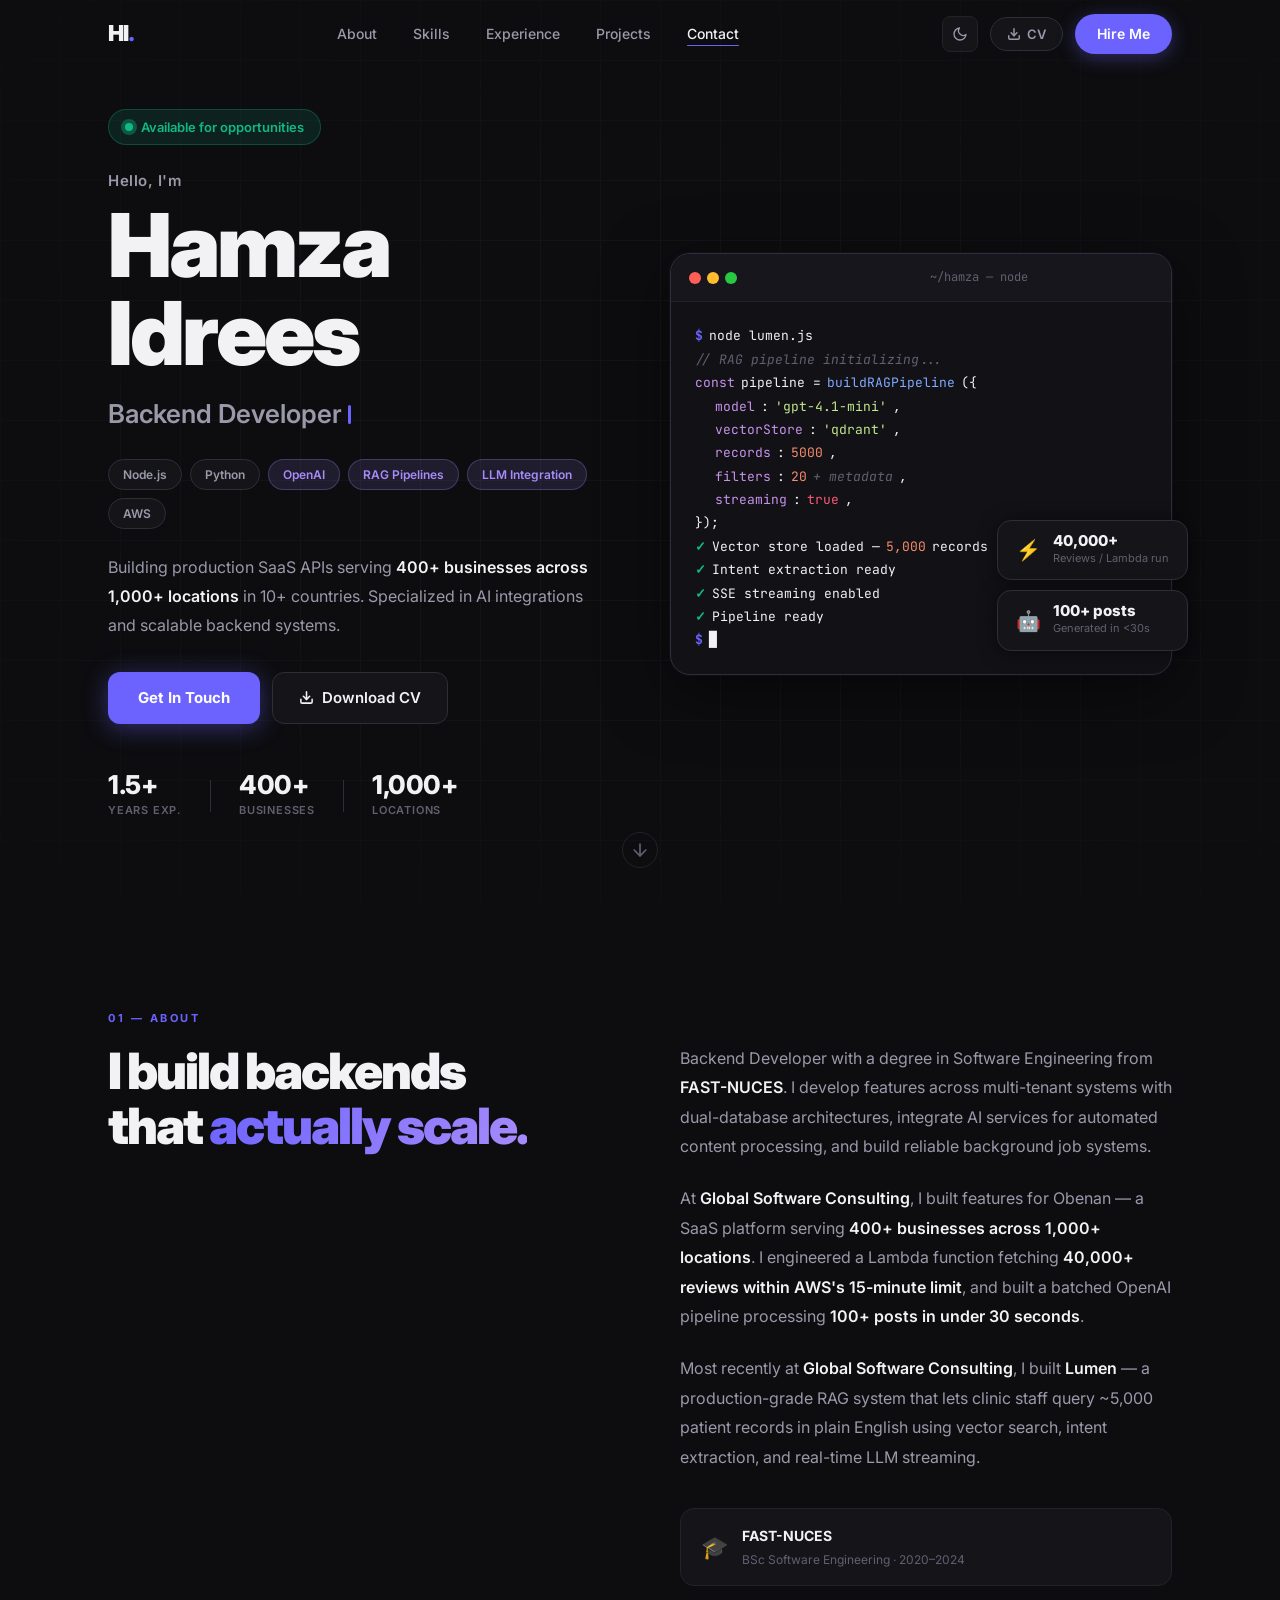
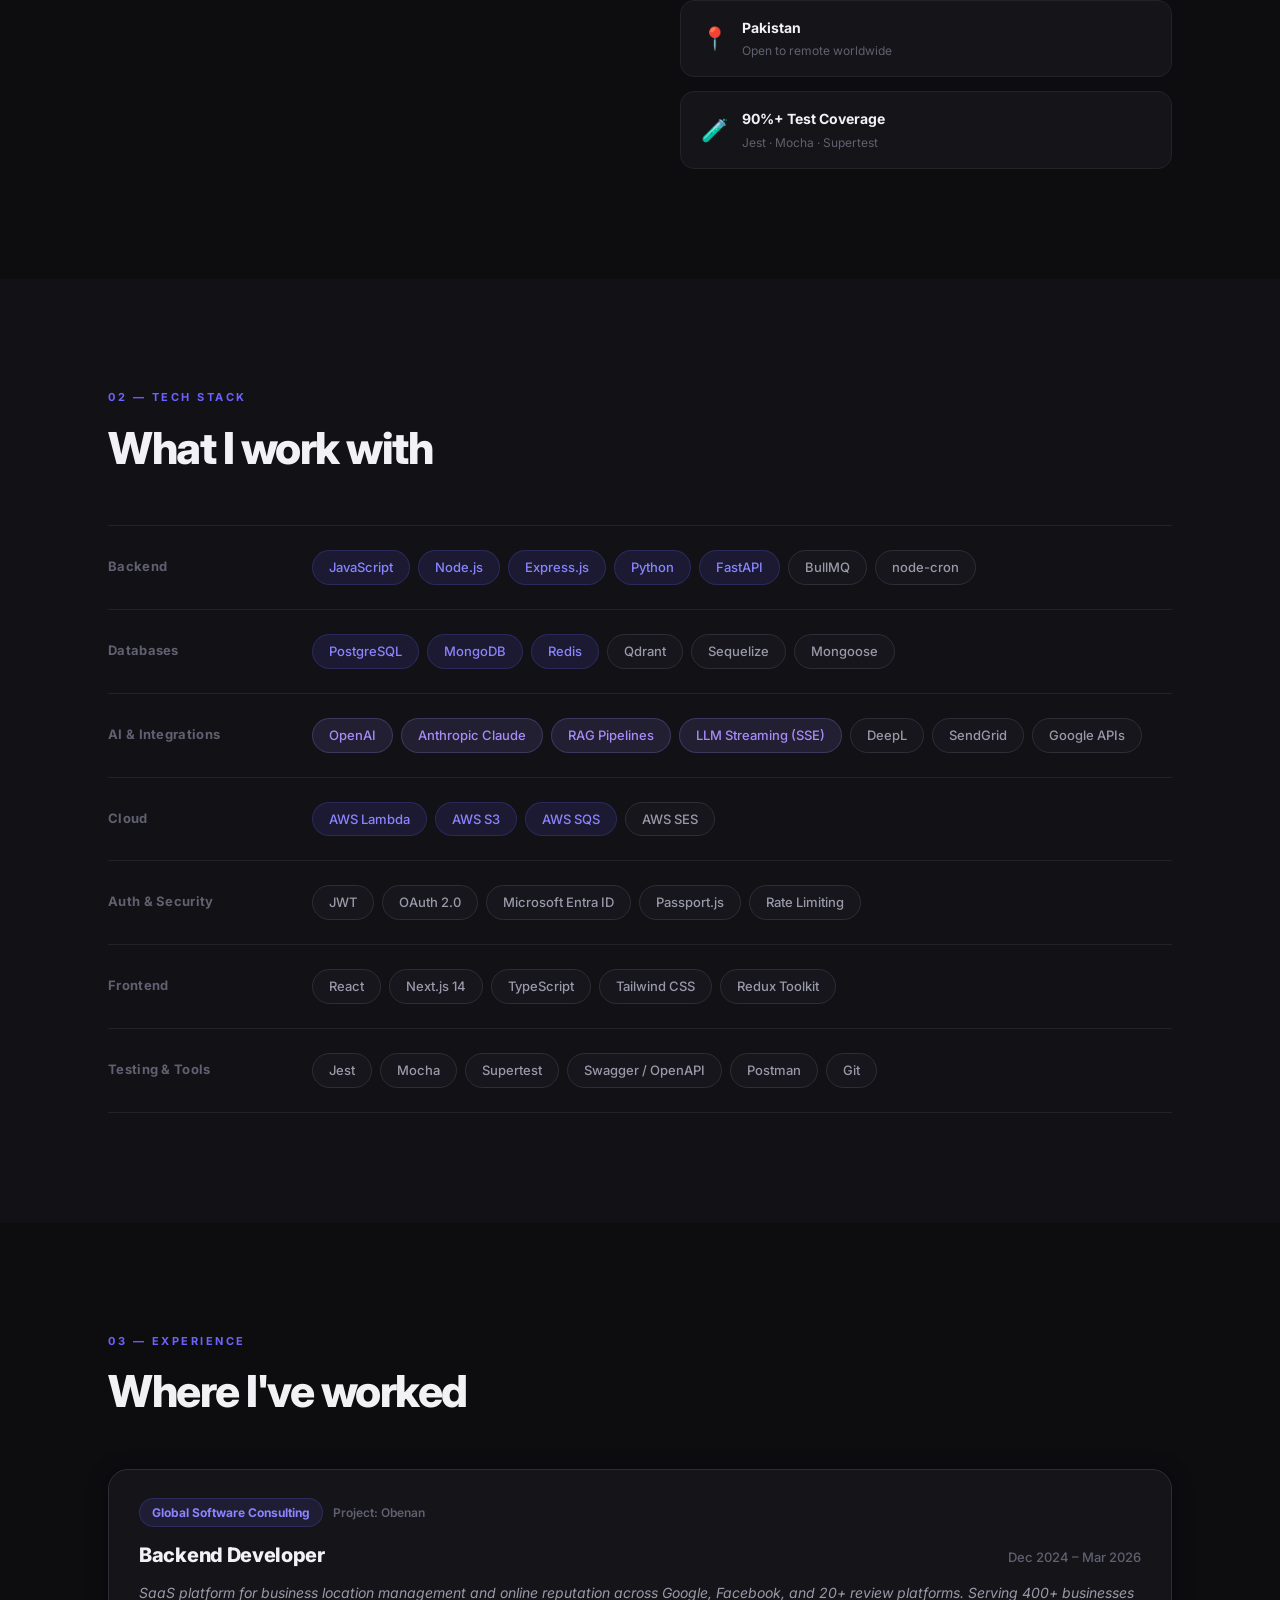
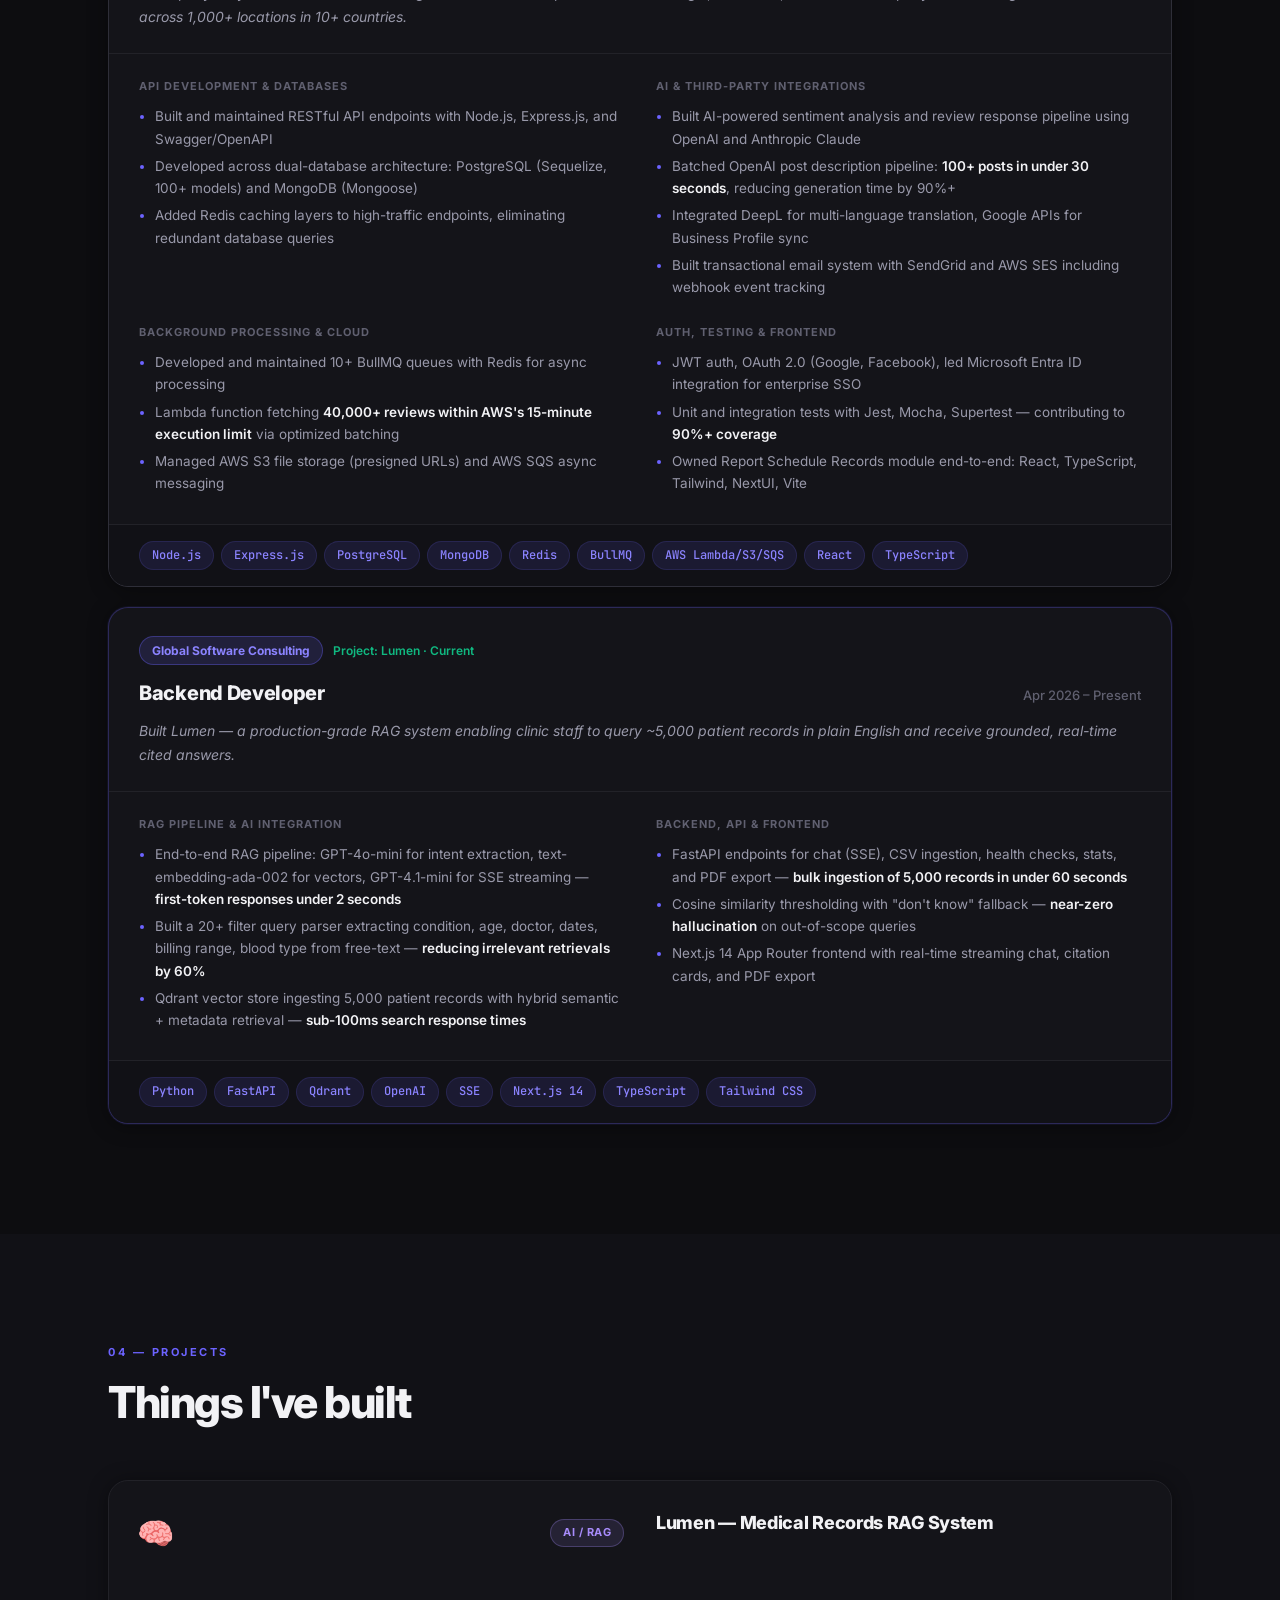
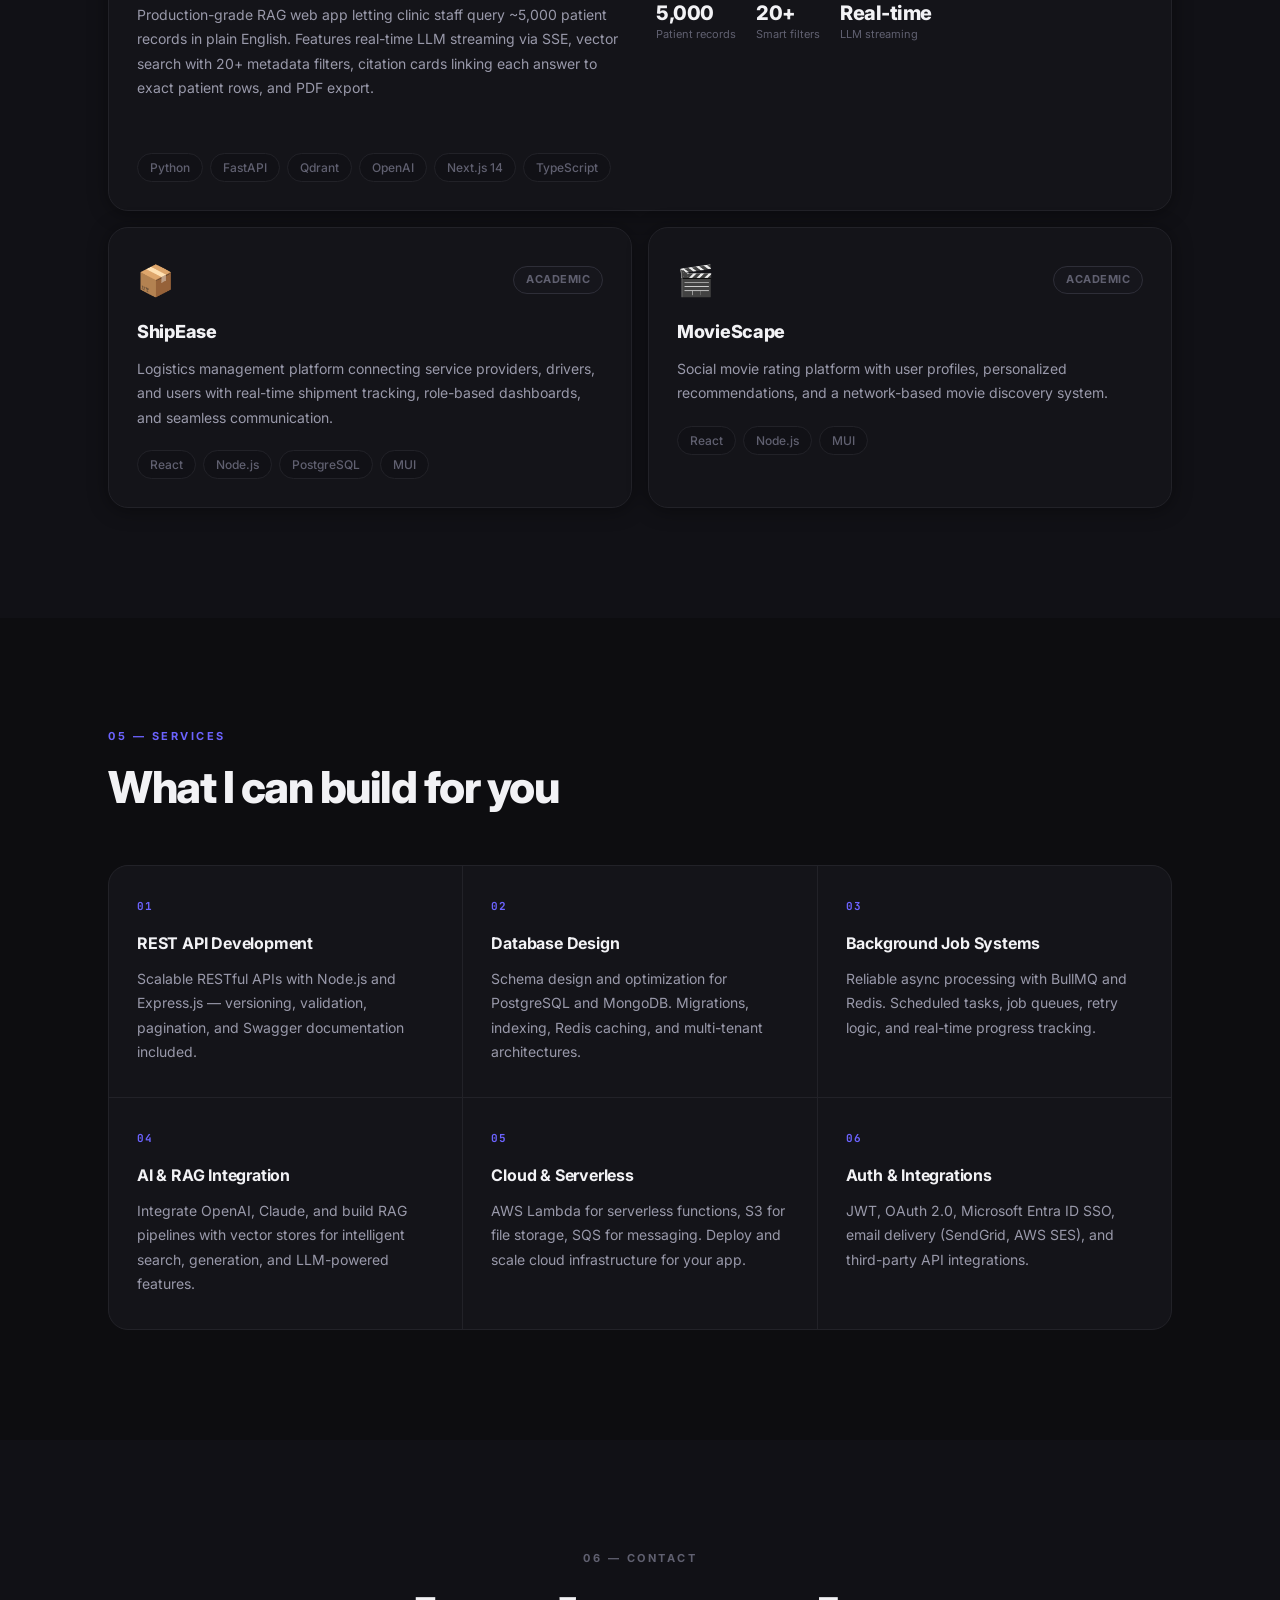
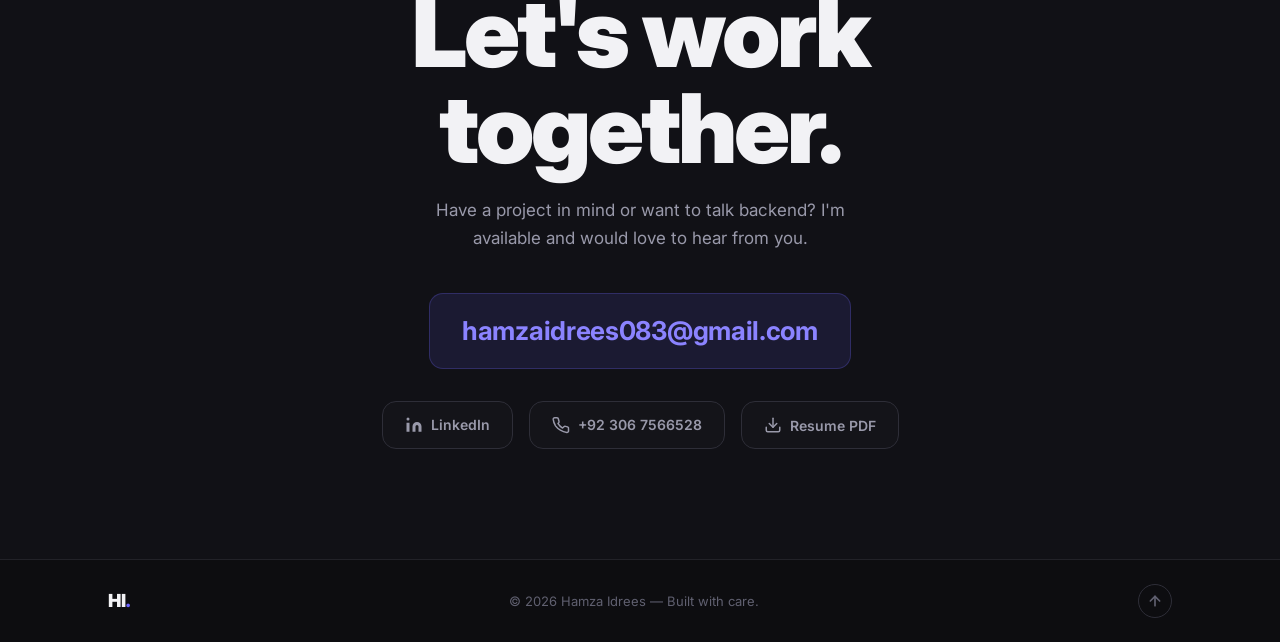
==== commit 2504903d: "update lumen projet desc" ====
--- a/index.html
+++ b/index.html
@@ -117,7 +117,7 @@
             <div class="term-line"></div>
             <div class="term-line"><span class="t-key">const</span> pipeline = <span class="t-fn">buildRAGPipeline</span>({</div>
             <div class="term-line t-indent"><span class="t-key">model</span>: <span class="t-str">'gpt-4.1-mini'</span>,</div>
-            <div class="term-line t-indent"><span class="t-key">vectorStore</span>: <span class="t-str">'chromadb'</span>,</div>
+            <div class="term-line t-indent"><span class="t-key">vectorStore</span>: <span class="t-str">'qdrant'</span>,</div>
             <div class="term-line t-indent"><span class="t-key">records</span>: <span class="t-num">5000</span>,</div>
             <div class="term-line t-indent"><span class="t-key">filters</span>: <span class="t-num">20</span><span class="t-comment">+ metadata</span>,</div>
             <div class="term-line t-indent"><span class="t-key">streaming</span>: <span class="t-bool">true</span>,</div>
@@ -171,7 +171,7 @@
             AI services for automated content processing, and build reliable background job systems.
           </p>
           <p>
-            At <strong>Obenan</strong>, I built features for a SaaS platform serving <strong>400+ businesses
+            At <strong>Global Software Consulting</strong>, I built features for Obenan — a SaaS platform serving <strong>400+ businesses
             across 1,000+ locations</strong>. I engineered a Lambda function fetching <strong>40,000+ reviews
             within AWS's 15-minute limit</strong>, and built a batched OpenAI pipeline processing
             <strong>100+ posts in under 30 seconds</strong>.
@@ -235,7 +235,7 @@
             <span class="spill spill-primary">PostgreSQL</span>
             <span class="spill spill-primary">MongoDB</span>
             <span class="spill spill-primary">Redis</span>
-            <span class="spill">ChromaDB</span>
+            <span class="spill">Qdrant</span>
             <span class="spill">Sequelize</span>
             <span class="spill">Mongoose</span>
           </div>
@@ -313,8 +313,8 @@
         <div class="exp-card reveal">
           <div class="exp-card-header">
             <div class="exp-meta">
-              <div class="exp-company-badge">Obenan</div>
-              <span class="exp-type">Onsite</span>
+              <div class="exp-company-badge">Global Software Consulting</div>
+              <span class="exp-type">Project: Obenan</span>
             </div>
             <div class="exp-role-line">
               <h3>Backend Developer</h3>
@@ -369,7 +369,7 @@
           <div class="exp-card-header">
             <div class="exp-meta">
               <div class="exp-company-badge exp-company-current">Global Software Consulting</div>
-              <span class="exp-type exp-type-current">Onsite · Current</span>
+              <span class="exp-type exp-type-current">Project: Lumen · Current</span>
             </div>
             <div class="exp-role-line">
               <h3>Backend Developer</h3>
@@ -382,23 +382,23 @@
             <div class="exp-group">
               <h4>RAG Pipeline & AI Integration</h4>
               <ul>
-                <li>End-to-end RAG pipeline: GPT-4o-mini for intent extraction, text-embedding-ada-002 for vectors, GPT-4.1-mini for SSE streaming</li>
-                <li>Built a 20+ filter query parser extracting condition, age, doctor, dates, billing range, blood type from free-text</li>
-                <li>ChromaDB vector store ingesting 5,000 patient records with hybrid semantic + metadata retrieval</li>
+                <li>End-to-end RAG pipeline: GPT-4o-mini for intent extraction, text-embedding-ada-002 for vectors, GPT-4.1-mini for SSE streaming — <strong>first-token responses under 2 seconds</strong></li>
+                <li>Built a 20+ filter query parser extracting condition, age, doctor, dates, billing range, blood type from free-text — <strong>reducing irrelevant retrievals by 60%</strong></li>
+                <li>Qdrant vector store ingesting 5,000 patient records with hybrid semantic + metadata retrieval — <strong>sub-100ms search response times</strong></li>
               </ul>
             </div>
             <div class="exp-group">
               <h4>Backend, API & Frontend</h4>
               <ul>
-                <li>FastAPI endpoints for chat (SSE), CSV ingestion, health checks, stats, and PDF export</li>
-                <li>Cosine similarity thresholding with "don't know" fallback to prevent hallucination</li>
+                <li>FastAPI endpoints for chat (SSE), CSV ingestion, health checks, stats, and PDF export — <strong>bulk ingestion of 5,000 records in under 60 seconds</strong></li>
+                <li>Cosine similarity thresholding with "don't know" fallback — <strong>near-zero hallucination</strong> on out-of-scope queries</li>
                 <li>Next.js 14 App Router frontend with real-time streaming chat, citation cards, and PDF export</li>
               </ul>
             </div>
           </div>
 
           <div class="exp-stack">
-            <span>Python</span><span>FastAPI</span><span>ChromaDB</span><span>OpenAI</span>
+            <span>Python</span><span>FastAPI</span><span>Qdrant</span><span>OpenAI</span>
             <span>SSE</span><span>Next.js 14</span><span>TypeScript</span><span>Tailwind CSS</span>
           </div>
         </div>
@@ -438,7 +438,7 @@
             </div>
           </div>
           <div class="bento-tech">
-            <span>Python</span><span>FastAPI</span><span>ChromaDB</span>
+            <span>Python</span><span>FastAPI</span><span>Qdrant</span>
             <span>OpenAI</span><span>Next.js 14</span><span>TypeScript</span>
           </div>
         </div>
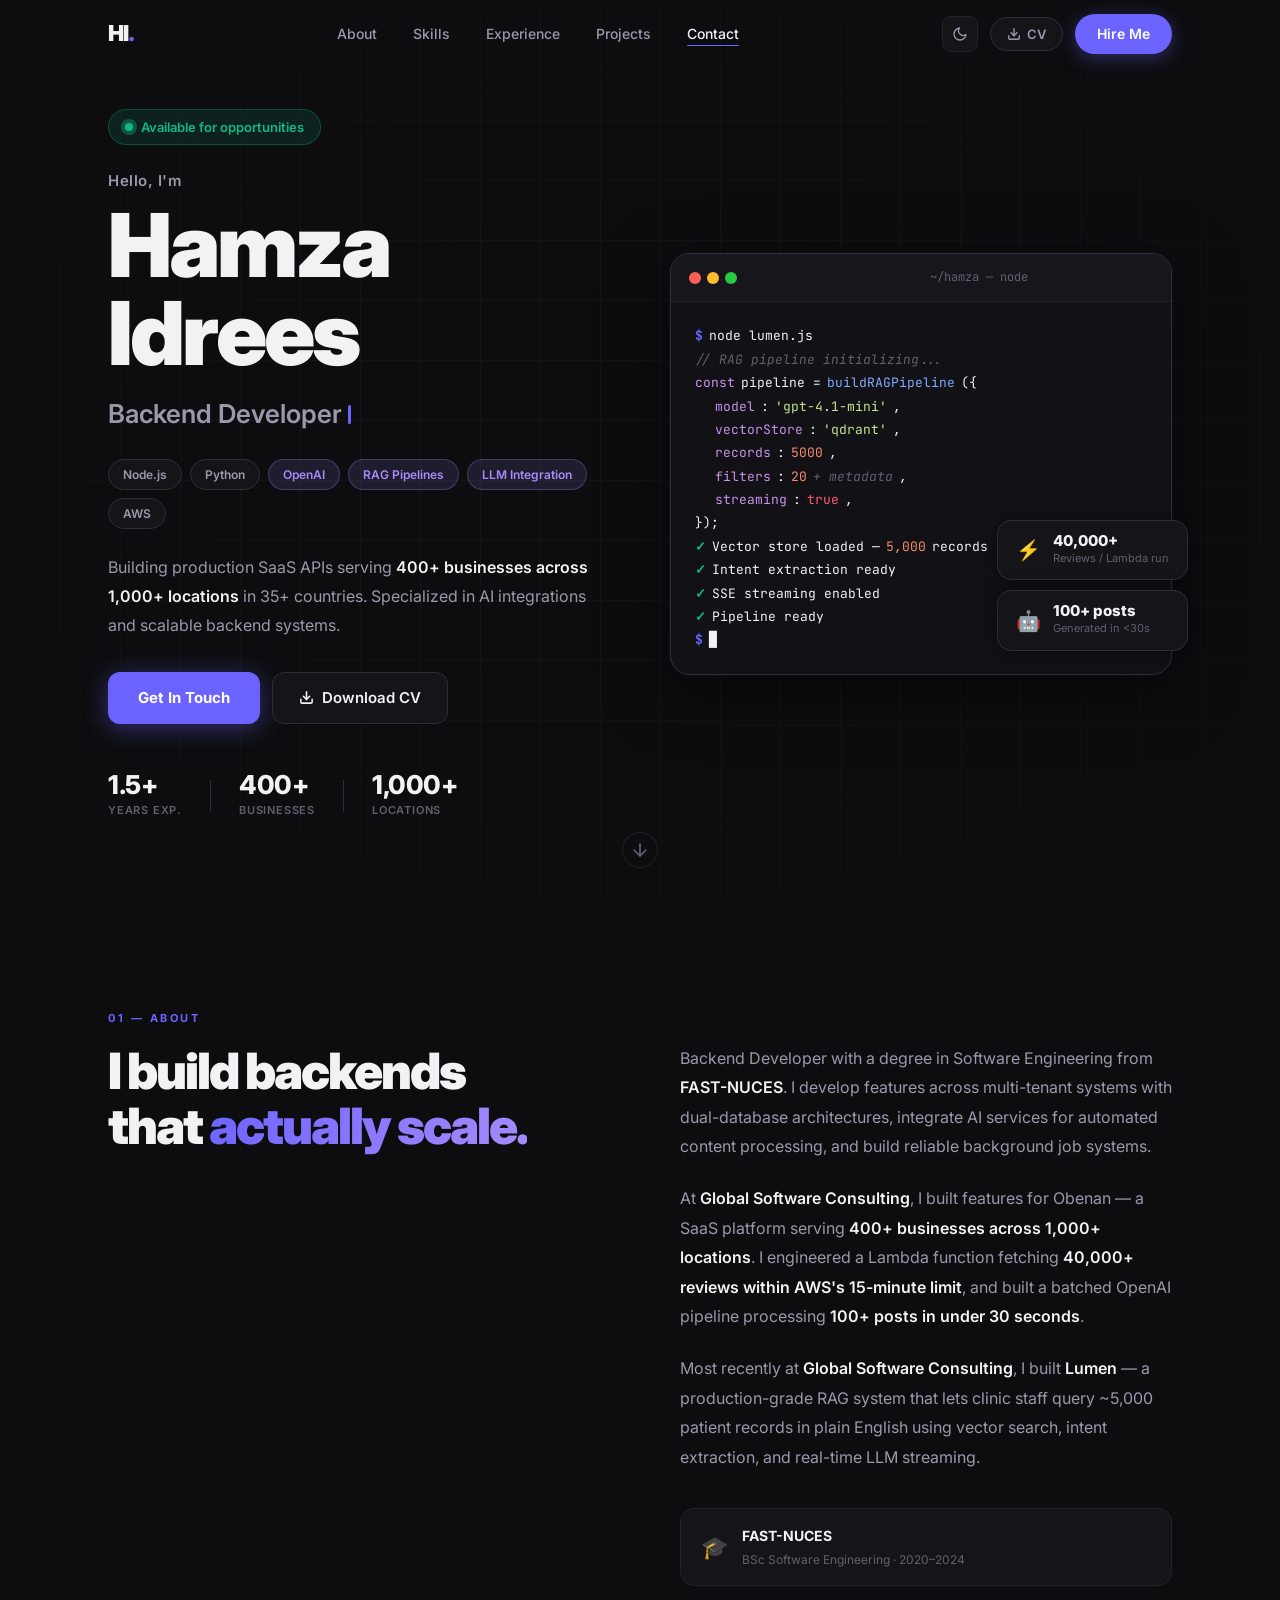
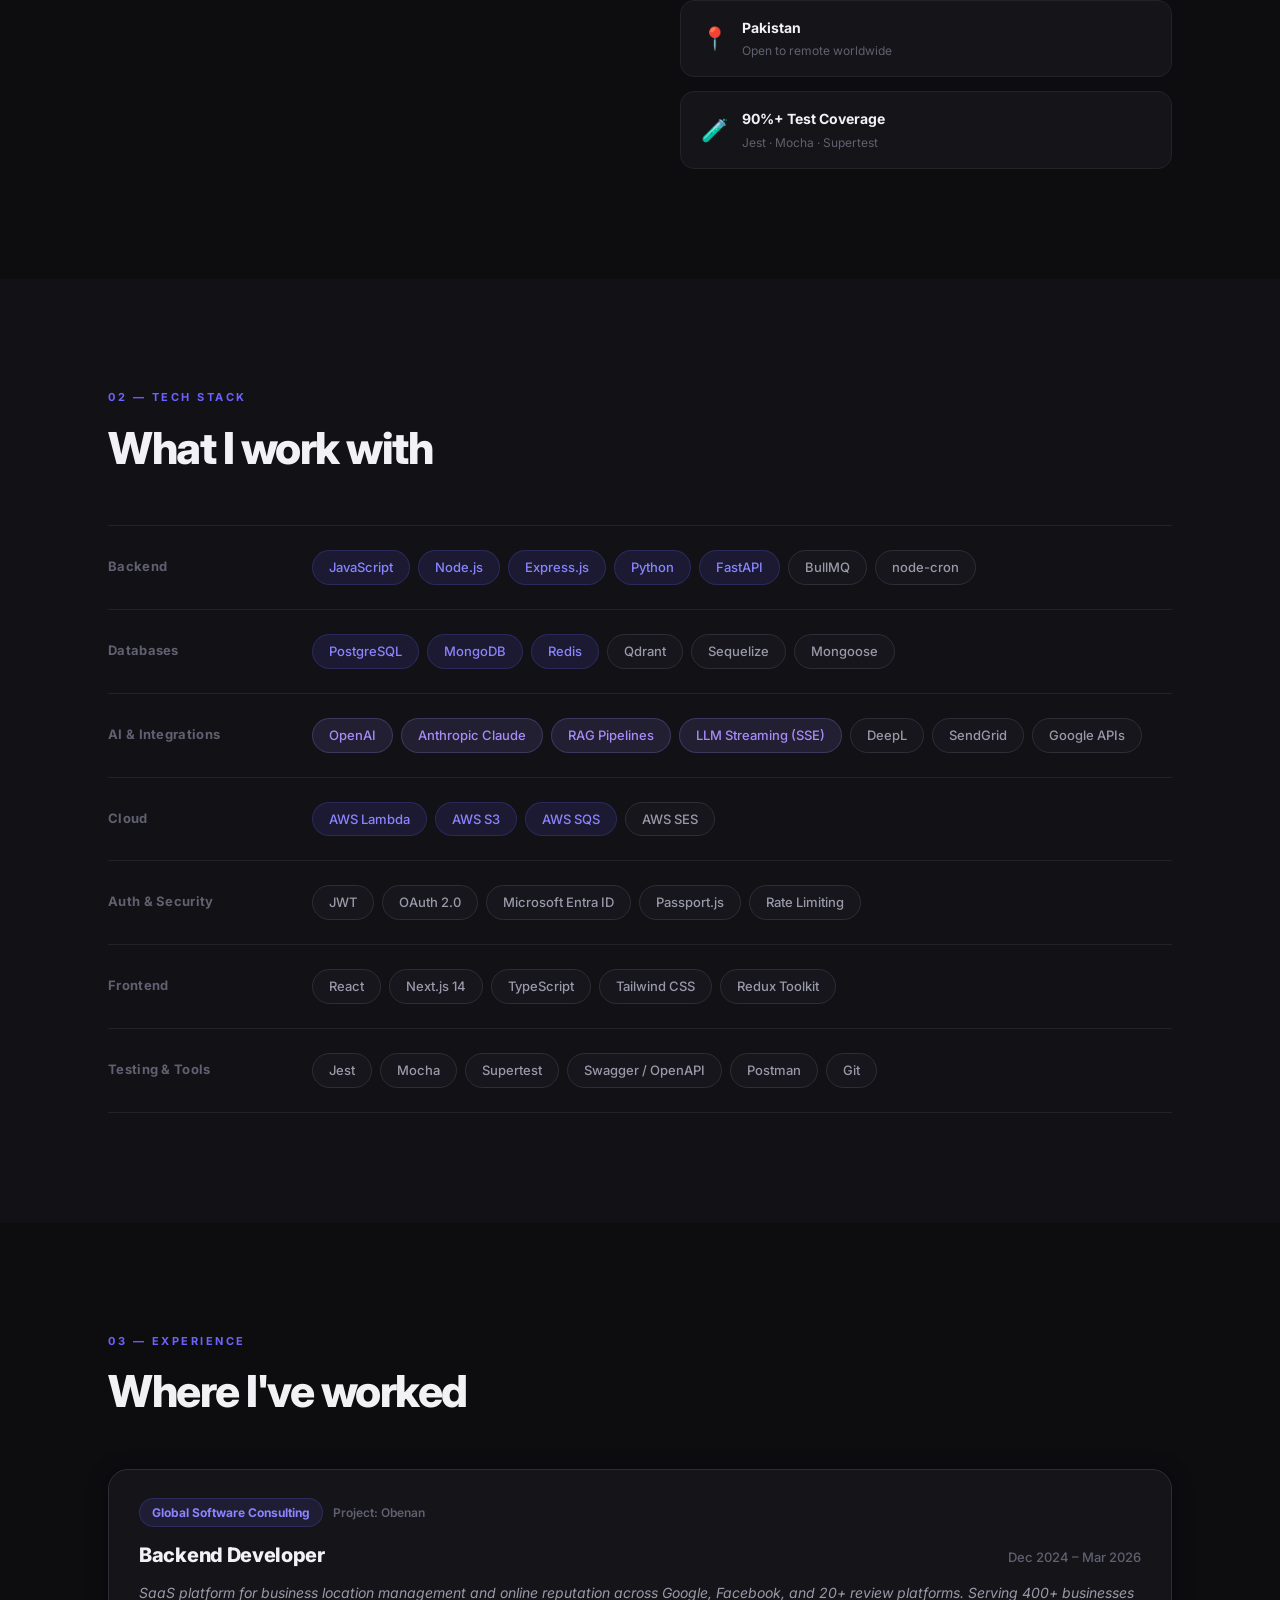
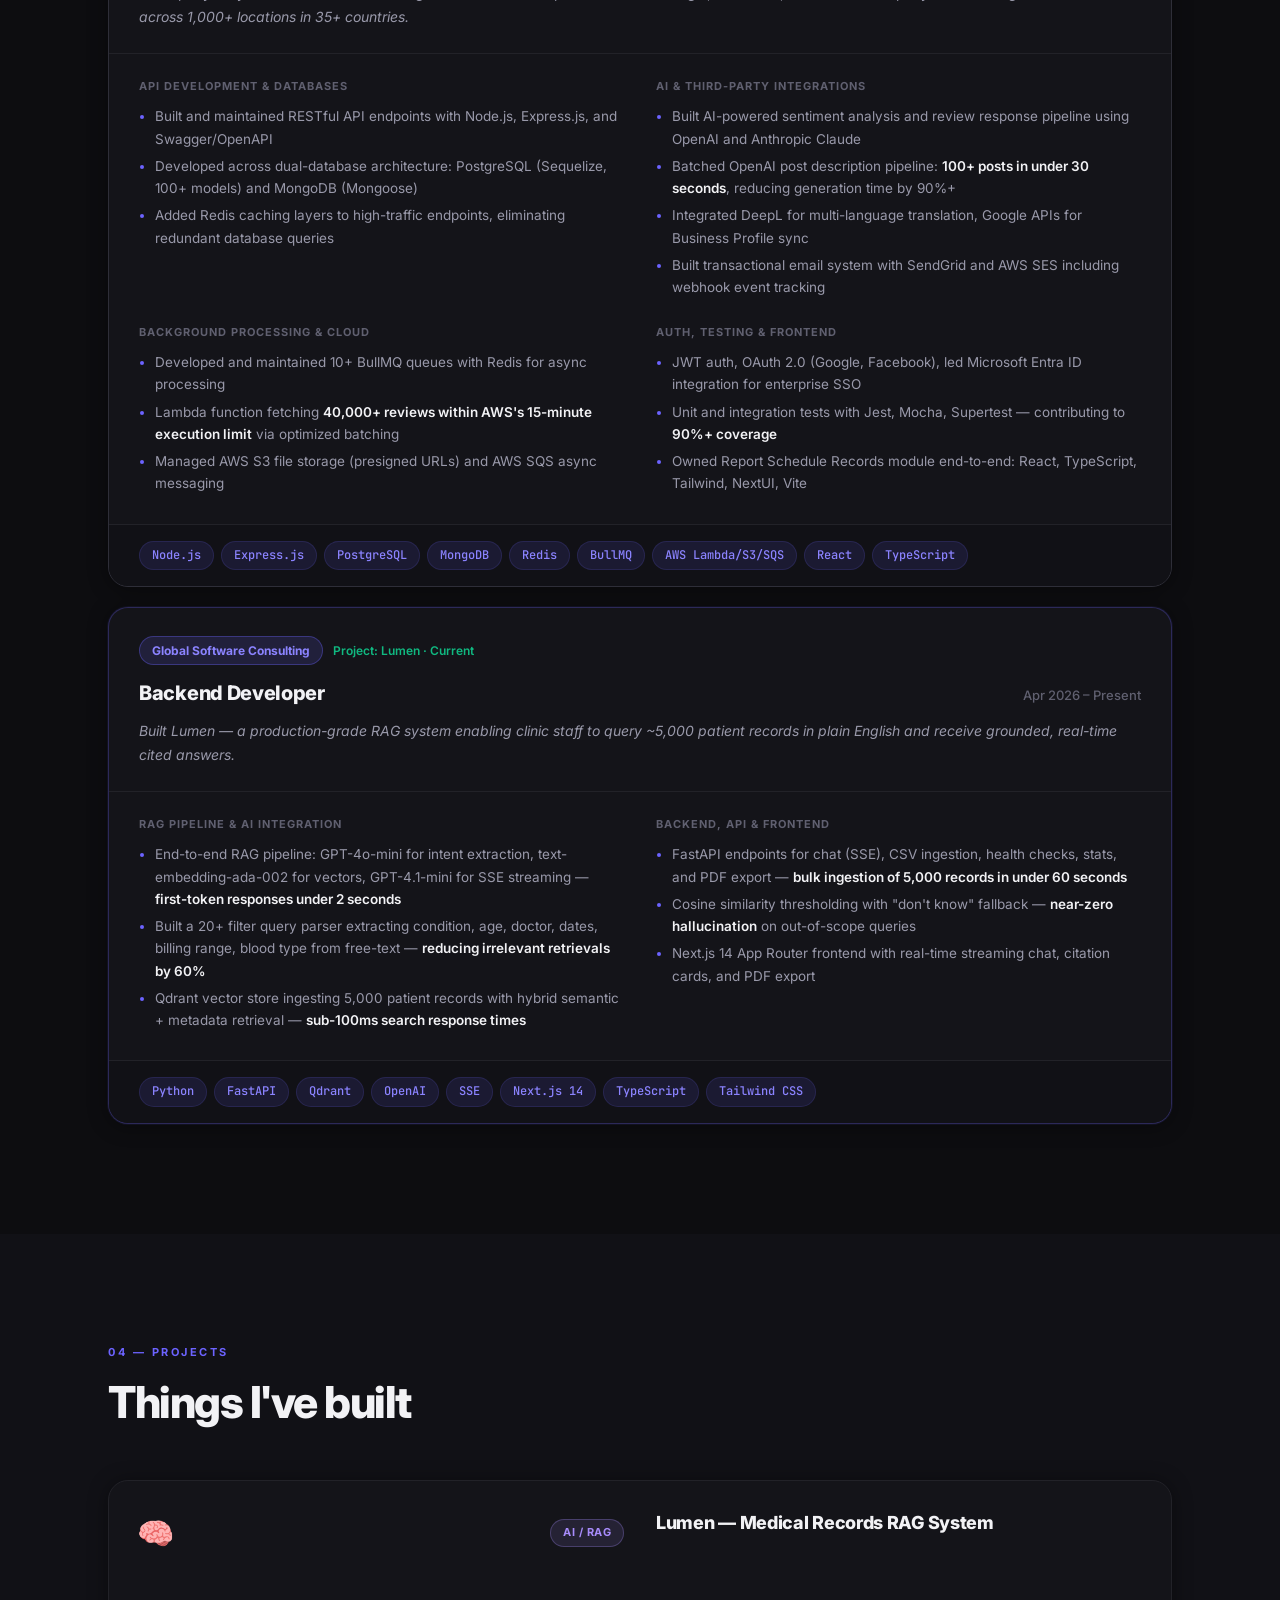
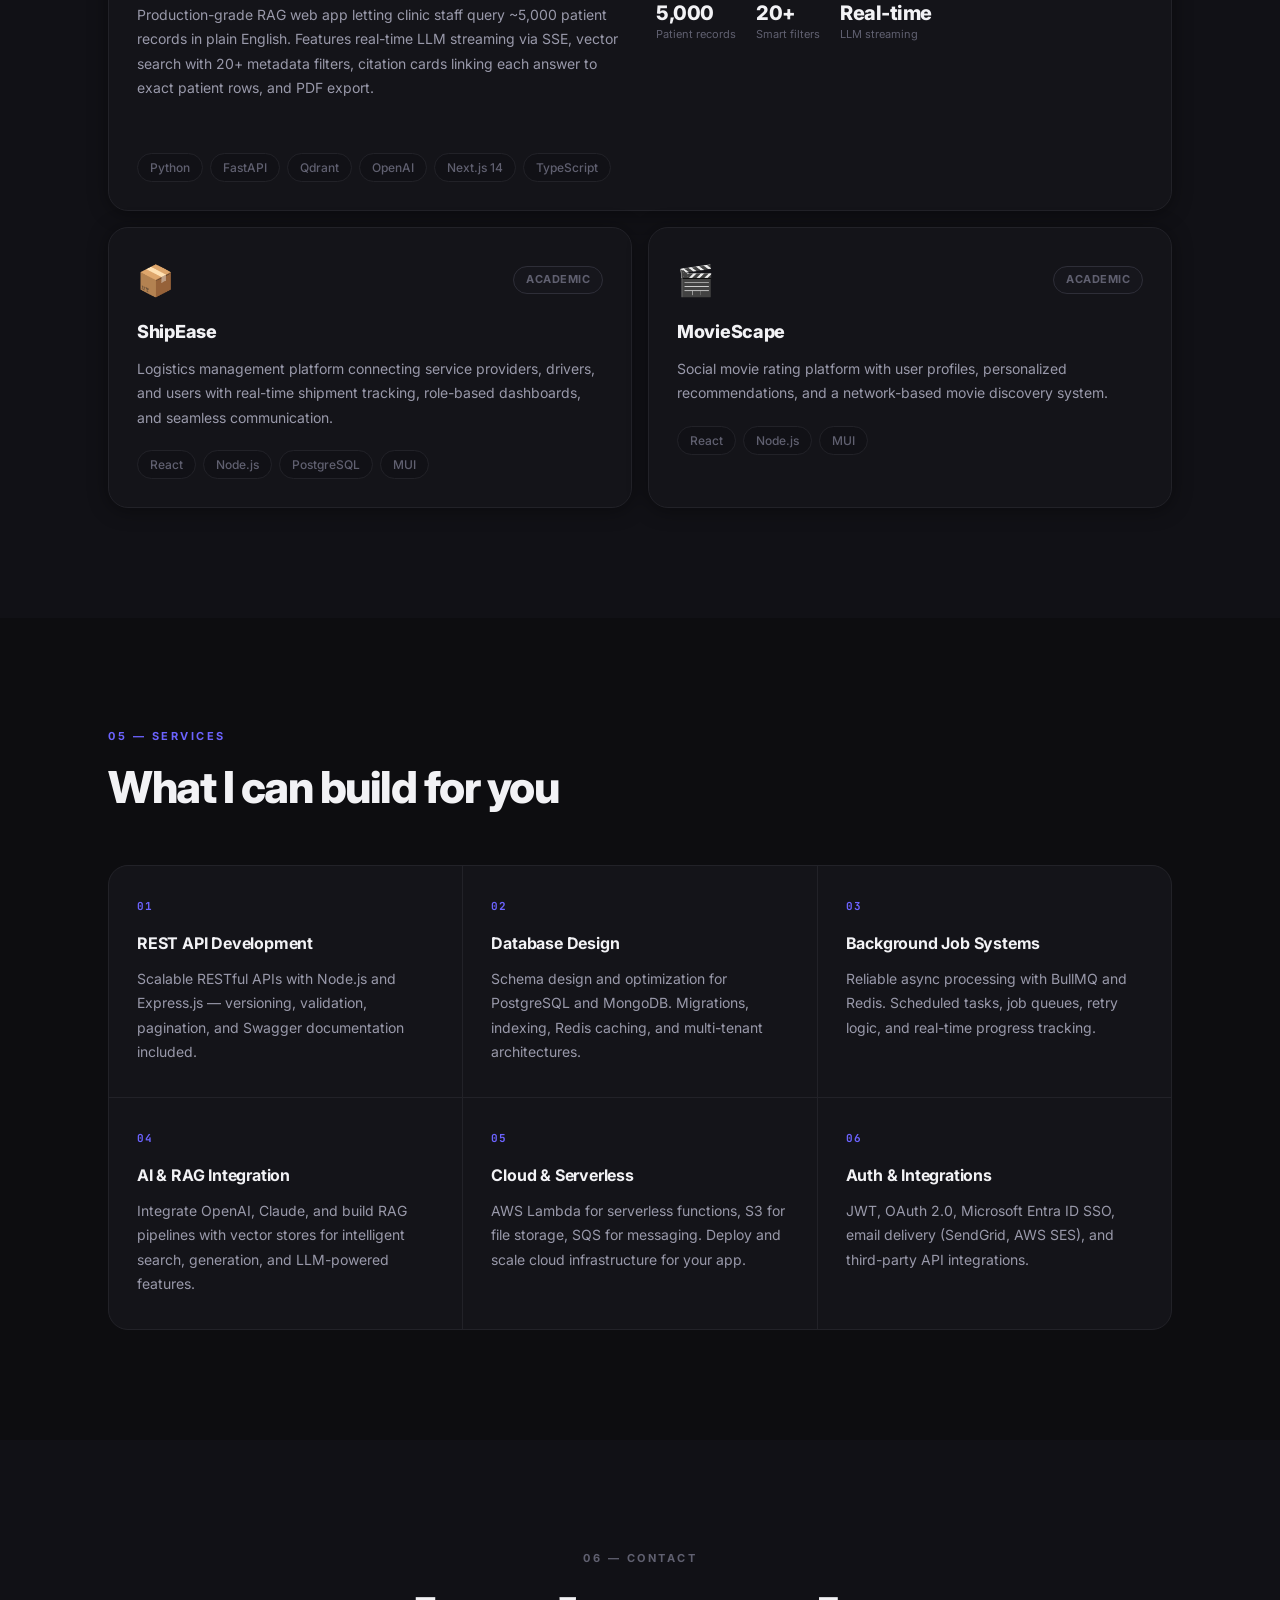
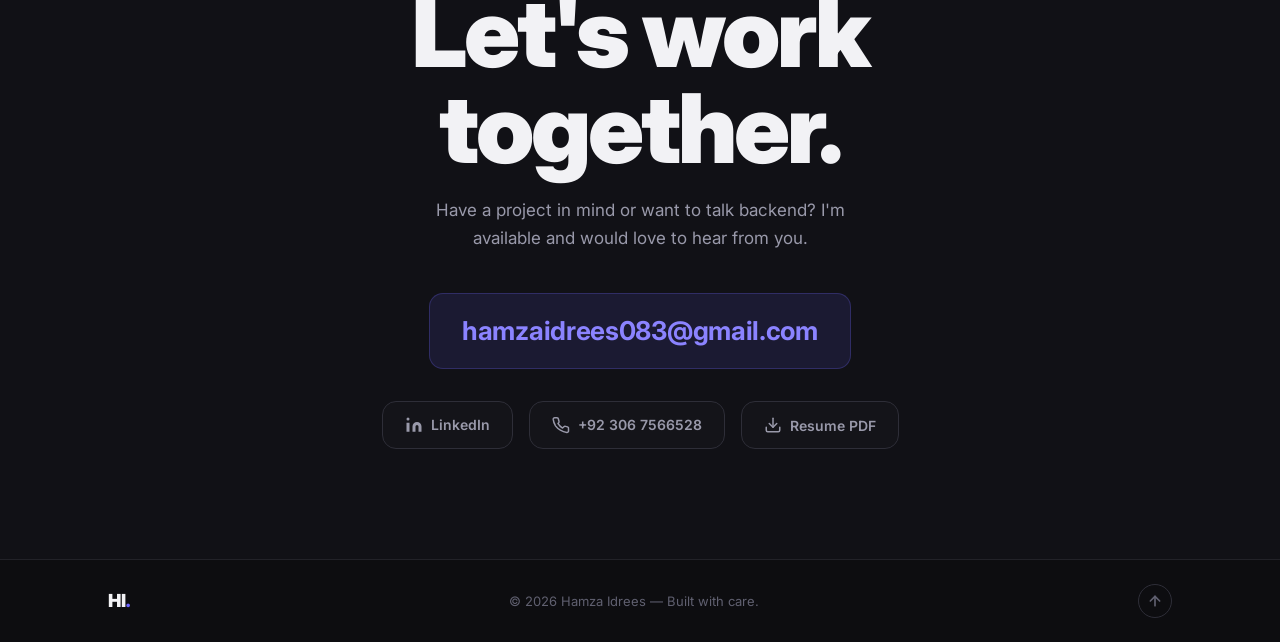
==== commit 5f1b6d4e: "resume updated" ====
--- a/index.html
+++ b/index.html
@@ -71,7 +71,7 @@
 
         <p class="hero-desc animate-in delay-4">
           Building production SaaS APIs serving <strong>400+ businesses across 1,000+ locations</strong>
-          in 10+ countries. Specialized in AI integrations and scalable backend systems.
+          in 35+ countries. Specialized in AI integrations and scalable backend systems.
         </p>
 
         <div class="hero-btns animate-in delay-4">
@@ -320,7 +320,7 @@
               <h3>Backend Developer</h3>
               <span class="exp-date">Dec 2024 – Mar 2026</span>
             </div>
-            <p class="exp-desc">SaaS platform for business location management and online reputation across Google, Facebook, and 20+ review platforms. Serving 400+ businesses across 1,000+ locations in 10+ countries.</p>
+            <p class="exp-desc">SaaS platform for business location management and online reputation across Google, Facebook, and 20+ review platforms. Serving 400+ businesses across 1,000+ locations in 35+ countries.</p>
           </div>
 
           <div class="exp-groups">
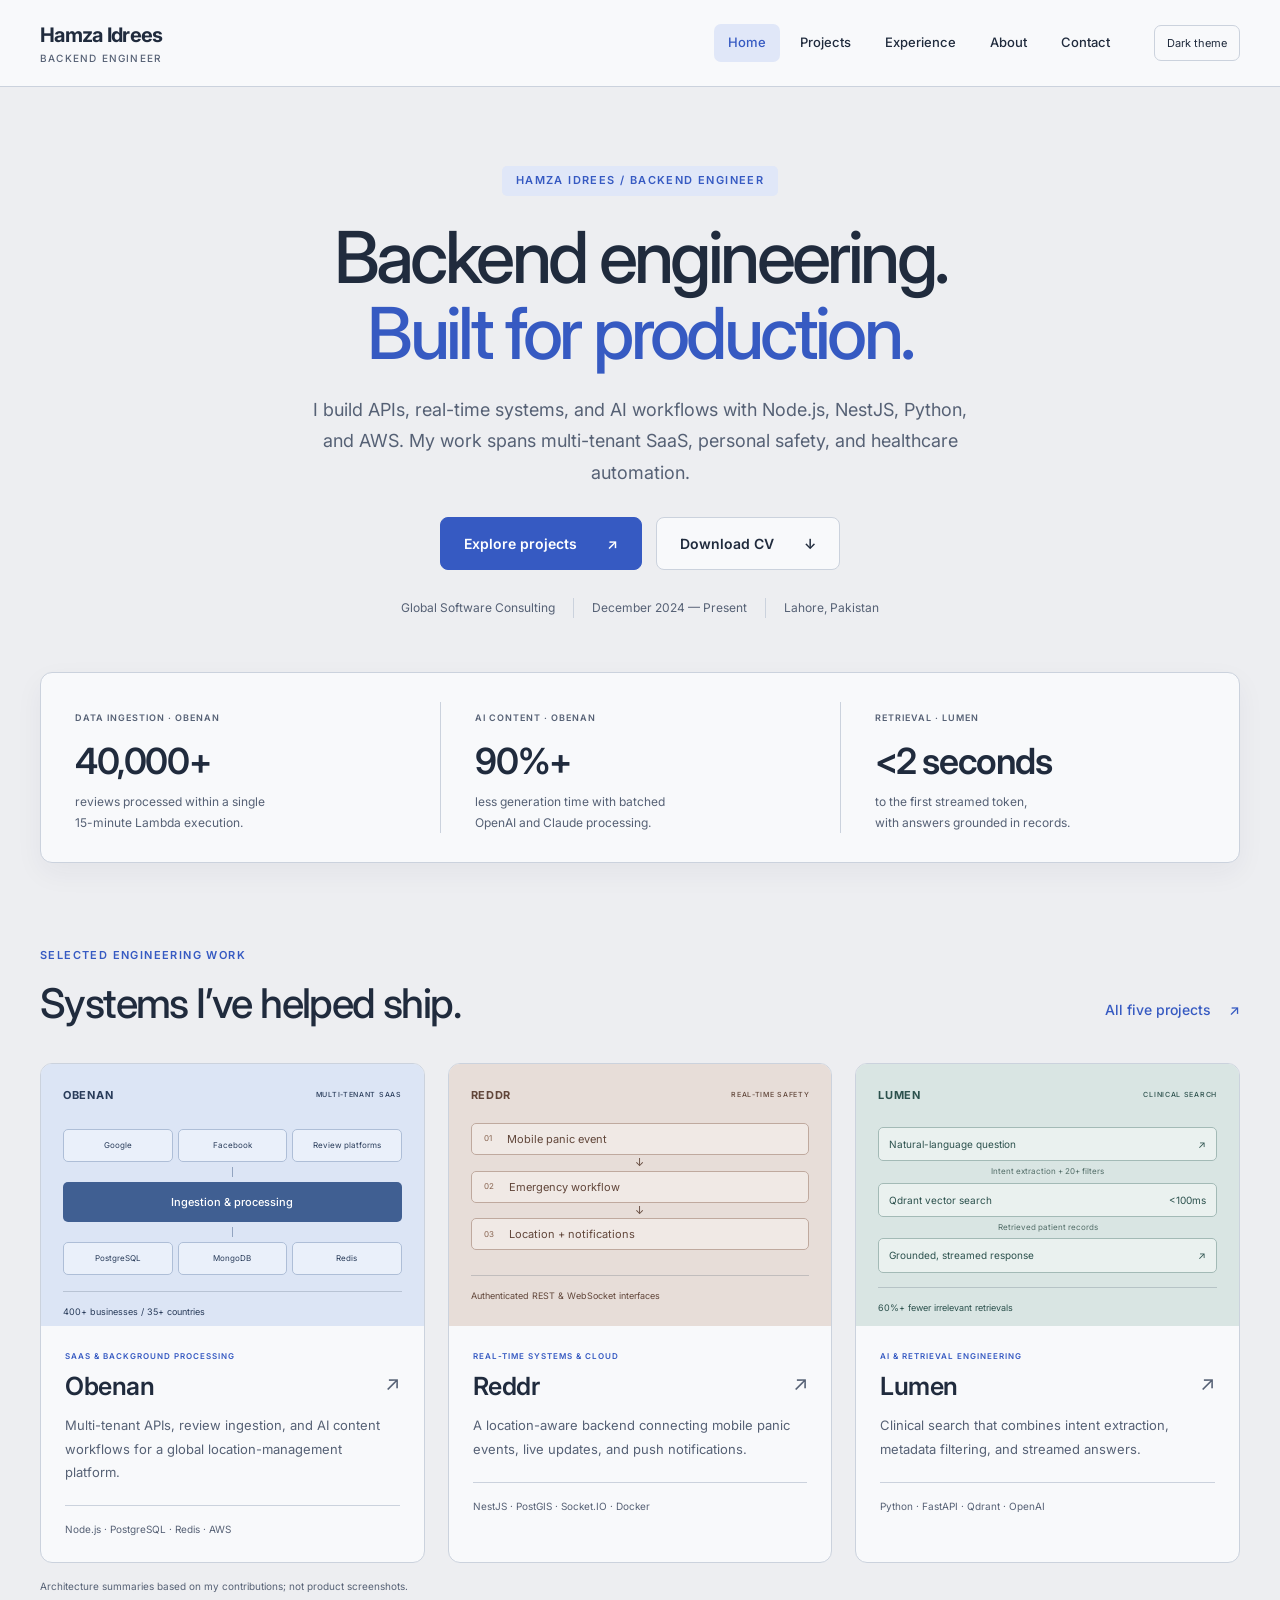
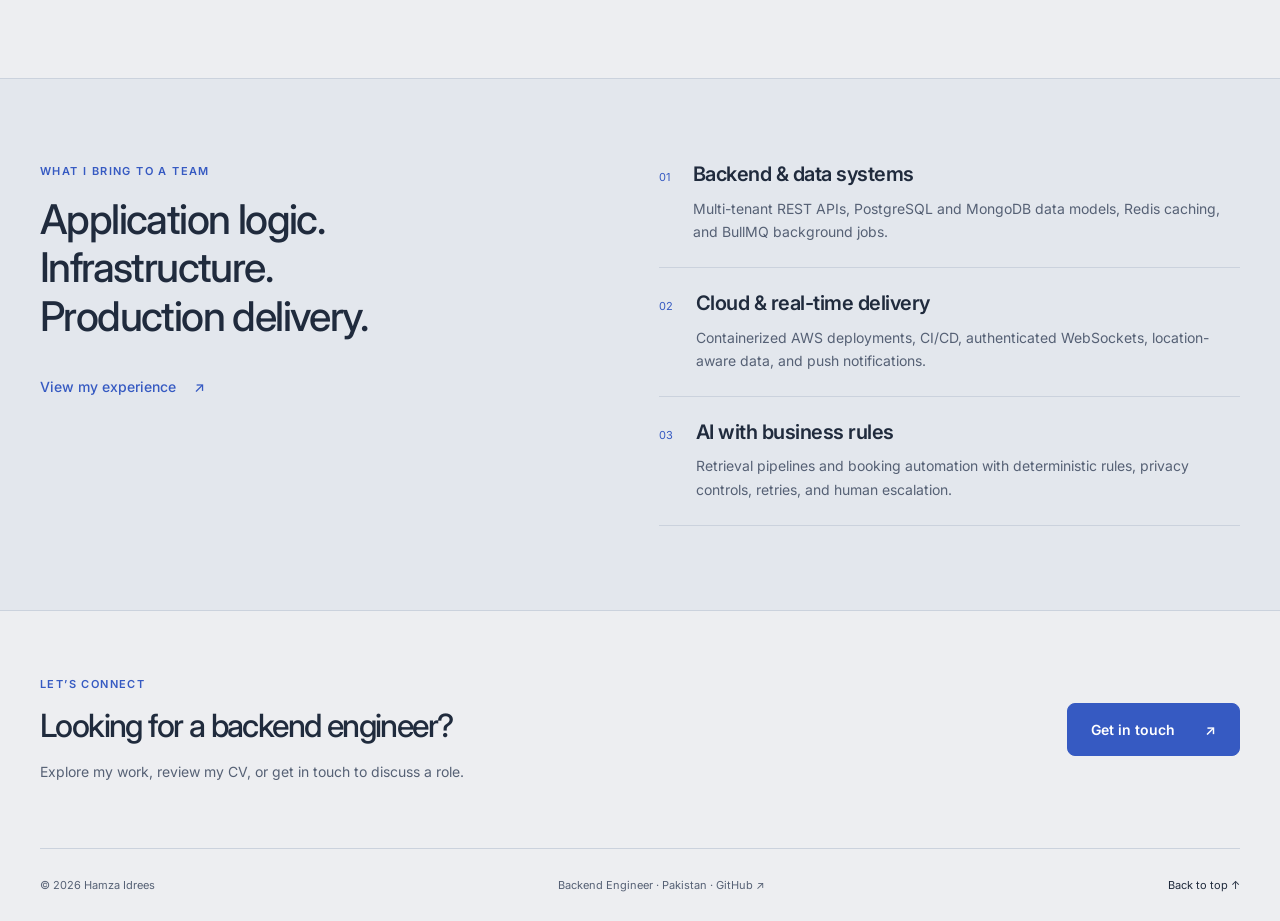
==== commit 854f2079: "refactor(design): update the frontend and also add others projects" ====
--- a/index.html
+++ b/index.html
@@ -1,560 +1,51 @@
 <!DOCTYPE html>
-<html lang="en" data-theme="dark">
-
+<html lang="en">
 <head>
   <meta charset="UTF-8">
-  <meta name="viewport" content="width=device-width, initial-scale=1.0">
-  <title>Hamza Idrees | Backend Developer</title>
-  <meta name="description" content="Hamza Idrees — Backend Developer specializing in Node.js, Python, PostgreSQL, MongoDB, Redis, AWS, and AI integrations. Building production SaaS APIs.">
+  <meta name="viewport" content="width=device-width, initial-scale=1">
+  <meta name="theme-color" content="#edeef1">
+  <meta name="description" content="Hamza Idrees, Backend Engineer. Production experience with Node.js, NestJS, Python, AWS, multi-tenant SaaS, real-time systems, and AI automation.">
+  <title>Home — Hamza Idrees | Backend Engineer</title>
   <link rel="preconnect" href="https://fonts.googleapis.com">
   <link rel="preconnect" href="https://fonts.gstatic.com" crossorigin>
-  <link href="https://fonts.googleapis.com/css2?family=Inter:wght@300;400;500;600;700;800;900&family=JetBrains+Mono:wght@400;500&display=swap" rel="stylesheet">
+  <link href="https://fonts.googleapis.com/css2?family=Inter:wght@400;500;600;700&amp;display=swap" rel="stylesheet">
   <link rel="stylesheet" href="style.css">
+  <script src="theme.js"></script>
+  <script src="script.js" defer></script>
 </head>
-
 <body>
-
-  <!-- ===== NAVIGATION ===== -->
-  <nav class="nav" id="nav">
-    <div class="nav-inner">
-      <a href="#hero" class="nav-logo">HI<span class="dot">.</span></a>
-      <ul class="nav-links" id="navLinks">
-        <li><a href="#about">About</a></li>
-        <li><a href="#skills">Skills</a></li>
-        <li><a href="#experience">Experience</a></li>
-        <li><a href="#projects">Projects</a></li>
-        <li><a href="#contact">Contact</a></li>
-      </ul>
-      <div class="nav-actions">
-        <button class="theme-btn" id="themeToggle" aria-label="Toggle theme">
-          <svg class="icon-sun" xmlns="http://www.w3.org/2000/svg" width="16" height="16" viewBox="0 0 24 24" fill="none" stroke="currentColor" stroke-width="2" stroke-linecap="round" stroke-linejoin="round"><circle cx="12" cy="12" r="5"/><line x1="12" y1="1" x2="12" y2="3"/><line x1="12" y1="21" x2="12" y2="23"/><line x1="4.22" y1="4.22" x2="5.64" y2="5.64"/><line x1="18.36" y1="18.36" x2="19.78" y2="19.78"/><line x1="1" y1="12" x2="3" y2="12"/><line x1="21" y1="12" x2="23" y2="12"/><line x1="4.22" y1="19.78" x2="5.64" y2="18.36"/><line x1="18.36" y1="5.64" x2="19.78" y2="4.22"/></svg>
-          <svg class="icon-moon" xmlns="http://www.w3.org/2000/svg" width="16" height="16" viewBox="0 0 24 24" fill="none" stroke="currentColor" stroke-width="2" stroke-linecap="round" stroke-linejoin="round"><path d="M21 12.79A9 9 0 1 1 11.21 3 7 7 0 0 0 21 12.79z"/></svg>
-        </button>
-        <button class="nav-cv-btn cv-download" aria-label="Download CV">
-          <svg xmlns="http://www.w3.org/2000/svg" width="14" height="14" viewBox="0 0 24 24" fill="none" stroke="currentColor" stroke-width="2.5" stroke-linecap="round" stroke-linejoin="round"><path d="M21 15v4a2 2 0 0 1-2 2H5a2 2 0 0 1-2-2v-4"/><polyline points="7 10 12 15 17 10"/><line x1="12" y1="15" x2="12" y2="3"/></svg>
-          CV
-        </button>
-        <a href="#contact" class="nav-cta">Hire Me</a>
-        <button class="hamburger" id="navToggle" aria-label="Toggle menu">
-          <span></span><span></span><span></span>
-        </button>
-      </div>
-    </div>
-  </nav>
-
-  <!-- ===== HERO ===== -->
-  <section class="hero" id="hero">
-    <div class="hero-grid-bg"></div>
-    <div class="container hero-container">
-
-      <!-- Left -->
-      <div class="hero-left">
-        <div class="avail-badge animate-in">
-          <span class="pulse-dot"></span>
-          Available for opportunities
-        </div>
-
-        <p class="hero-eyebrow animate-in delay-1">Hello, I'm</p>
-        <h1 class="hero-name animate-in delay-2">Hamza<br>Idrees</h1>
-        <div class="hero-role animate-in delay-3">
-          <span class="role-text">Backend Developer</span><span class="cursor-bar"></span>
-        </div>
-
-        <div class="hero-chips animate-in delay-3">
-          <span class="chip">Node.js</span>
-          <span class="chip">Python</span>
-          <span class="chip chip-ai">OpenAI</span>
-          <span class="chip chip-ai">RAG Pipelines</span>
-          <span class="chip chip-ai">LLM Integration</span>
-          <span class="chip">AWS</span>
-        </div>
-
-        <p class="hero-desc animate-in delay-4">
-          Building production SaaS APIs serving <strong>400+ businesses across 1,000+ locations</strong>
-          in 35+ countries. Specialized in AI integrations and scalable backend systems.
-        </p>
-
-        <div class="hero-btns animate-in delay-4">
-          <a href="#contact" class="btn-prim">Get In Touch</a>
-          <button class="btn-sec cv-download">
-            <svg xmlns="http://www.w3.org/2000/svg" width="15" height="15" viewBox="0 0 24 24" fill="none" stroke="currentColor" stroke-width="2.5" stroke-linecap="round" stroke-linejoin="round"><path d="M21 15v4a2 2 0 0 1-2 2H5a2 2 0 0 1-2-2v-4"/><polyline points="7 10 12 15 17 10"/><line x1="12" y1="15" x2="12" y2="3"/></svg>
-            Download CV
-          </button>
-        </div>
-
-        <div class="hero-stats animate-in delay-4">
-          <div class="hstat">
-            <span class="hstat-num">1.5+</span>
-            <span class="hstat-lbl">Years Exp.</span>
-          </div>
-          <div class="hstat-divider"></div>
-          <div class="hstat">
-            <span class="hstat-num">400+</span>
-            <span class="hstat-lbl">Businesses</span>
-          </div>
-          <div class="hstat-divider"></div>
-          <div class="hstat">
-            <span class="hstat-num">1,000+</span>
-            <span class="hstat-lbl">Locations</span>
-          </div>
-        </div>
-      </div>
-
-      <!-- Right: Terminal -->
-      <div class="hero-right animate-in delay-3">
-        <div class="terminal">
-          <div class="terminal-header">
-            <div class="term-dots">
-              <span class="tdot tdot-red"></span>
-              <span class="tdot tdot-yellow"></span>
-              <span class="tdot tdot-green"></span>
-            </div>
-            <span class="term-title">~/hamza — node</span>
-          </div>
-          <div class="terminal-body">
-            <div class="term-line"><span class="t-prompt">$</span> <span class="t-cmd">node lumen.js</span></div>
-            <div class="term-line t-comment">// RAG pipeline initializing...</div>
-            <div class="term-line"></div>
-            <div class="term-line"><span class="t-key">const</span> pipeline = <span class="t-fn">buildRAGPipeline</span>({</div>
-            <div class="term-line t-indent"><span class="t-key">model</span>: <span class="t-str">'gpt-4.1-mini'</span>,</div>
-            <div class="term-line t-indent"><span class="t-key">vectorStore</span>: <span class="t-str">'qdrant'</span>,</div>
-            <div class="term-line t-indent"><span class="t-key">records</span>: <span class="t-num">5000</span>,</div>
-            <div class="term-line t-indent"><span class="t-key">filters</span>: <span class="t-num">20</span><span class="t-comment">+ metadata</span>,</div>
-            <div class="term-line t-indent"><span class="t-key">streaming</span>: <span class="t-bool">true</span>,</div>
-            <div class="term-line">});</div>
-            <div class="term-line"></div>
-            <div class="term-line"><span class="t-success">✓</span> Vector store loaded — <span class="t-num">5,000</span> records</div>
-            <div class="term-line"><span class="t-success">✓</span> Intent extraction ready</div>
-            <div class="term-line"><span class="t-success">✓</span> SSE streaming enabled</div>
-            <div class="term-line"><span class="t-success">✓</span> Pipeline ready</div>
-            <div class="term-line"></div>
-            <div class="term-line"><span class="t-prompt">$</span> <span class="term-cursor">█</span></div>
-          </div>
-        </div>
-
-        <div class="floating-cards">
-          <div class="fcard fcard-1">
-            <span class="fcard-icon">⚡</span>
-            <div>
-              <div class="fcard-val">40,000+</div>
-              <div class="fcard-lbl">Reviews / Lambda run</div>
-            </div>
-          </div>
-          <div class="fcard fcard-2">
-            <span class="fcard-icon">🤖</span>
-            <div>
-              <div class="fcard-val">100+ posts</div>
-              <div class="fcard-lbl">Generated in &lt;30s</div>
-            </div>
-          </div>
-        </div>
-      </div>
-
-    </div>
-    <a href="#about" class="scroll-hint" aria-label="Scroll down">
-      <svg xmlns="http://www.w3.org/2000/svg" width="20" height="20" viewBox="0 0 24 24" fill="none" stroke="currentColor" stroke-width="2" stroke-linecap="round" stroke-linejoin="round"><line x1="12" y1="5" x2="12" y2="19"/><polyline points="19 12 12 19 5 12"/></svg>
-    </a>
-  </section>
-
-  <!-- ===== ABOUT ===== -->
-  <section class="section" id="about">
-    <div class="container">
-      <div class="sec-label">01 — About</div>
-      <div class="about-layout">
-        <div class="about-headline">
-          <h2>I build backends<br>that <span class="grad-text">actually scale.</span></h2>
-        </div>
-        <div class="about-body">
-          <p>
-            Backend Developer with a degree in Software Engineering from <strong>FAST-NUCES</strong>.
-            I develop features across multi-tenant systems with dual-database architectures, integrate
-            AI services for automated content processing, and build reliable background job systems.
-          </p>
-          <p>
-            At <strong>Global Software Consulting</strong>, I built features for Obenan — a SaaS platform serving <strong>400+ businesses
-            across 1,000+ locations</strong>. I engineered a Lambda function fetching <strong>40,000+ reviews
-            within AWS's 15-minute limit</strong>, and built a batched OpenAI pipeline processing
-            <strong>100+ posts in under 30 seconds</strong>.
-          </p>
-          <p>
-            Most recently at <strong>Global Software Consulting</strong>, I built <strong>Lumen</strong>
-            — a production-grade RAG system that lets clinic staff query ~5,000 patient records in
-            plain English using vector search, intent extraction, and real-time LLM streaming.
-          </p>
-          <div class="about-meta">
-            <div class="meta-item">
-              <span class="meta-icon">🎓</span>
-              <div>
-                <div class="meta-title">FAST-NUCES</div>
-                <div class="meta-sub">BSc Software Engineering · 2020–2024</div>
-              </div>
-            </div>
-            <div class="meta-item">
-              <span class="meta-icon">📍</span>
-              <div>
-                <div class="meta-title">Pakistan</div>
-                <div class="meta-sub">Open to remote worldwide</div>
-              </div>
-            </div>
-            <div class="meta-item">
-              <span class="meta-icon">🧪</span>
-              <div>
-                <div class="meta-title">90%+ Test Coverage</div>
-                <div class="meta-sub">Jest · Mocha · Supertest</div>
-              </div>
-            </div>
-          </div>
-        </div>
-      </div>
-    </div>
-  </section>
-
-  <!-- ===== SKILLS ===== -->
-  <section class="section section-alt" id="skills">
-    <div class="container">
-      <div class="sec-label">02 — Tech Stack</div>
-      <h2 class="sec-title">What I work with</h2>
-      <div class="skills-layout">
-
-        <div class="skill-row reveal">
-          <div class="skill-row-label">Backend</div>
-          <div class="skill-pills">
-            <span class="spill spill-primary">JavaScript</span>
-            <span class="spill spill-primary">Node.js</span>
-            <span class="spill spill-primary">Express.js</span>
-            <span class="spill spill-primary">Python</span>
-            <span class="spill spill-primary">FastAPI</span>
-            <span class="spill">BullMQ</span>
-            <span class="spill">node-cron</span>
-          </div>
-        </div>
-
-        <div class="skill-row reveal">
-          <div class="skill-row-label">Databases</div>
-          <div class="skill-pills">
-            <span class="spill spill-primary">PostgreSQL</span>
-            <span class="spill spill-primary">MongoDB</span>
-            <span class="spill spill-primary">Redis</span>
-            <span class="spill">Qdrant</span>
-            <span class="spill">Sequelize</span>
-            <span class="spill">Mongoose</span>
-          </div>
-        </div>
-
-        <div class="skill-row reveal">
-          <div class="skill-row-label">AI & Integrations</div>
-          <div class="skill-pills">
-            <span class="spill spill-ai">OpenAI</span>
-            <span class="spill spill-ai">Anthropic Claude</span>
-            <span class="spill spill-ai">RAG Pipelines</span>
-            <span class="spill spill-ai">LLM Streaming (SSE)</span>
-            <span class="spill">DeepL</span>
-            <span class="spill">SendGrid</span>
-            <span class="spill">Google APIs</span>
-          </div>
-        </div>
-
-        <div class="skill-row reveal">
-          <div class="skill-row-label">Cloud</div>
-          <div class="skill-pills">
-            <span class="spill spill-primary">AWS Lambda</span>
-            <span class="spill spill-primary">AWS S3</span>
-            <span class="spill spill-primary">AWS SQS</span>
-            <span class="spill">AWS SES</span>
-          </div>
-        </div>
-
-        <div class="skill-row reveal">
-          <div class="skill-row-label">Auth & Security</div>
-          <div class="skill-pills">
-            <span class="spill">JWT</span>
-            <span class="spill">OAuth 2.0</span>
-            <span class="spill">Microsoft Entra ID</span>
-            <span class="spill">Passport.js</span>
-            <span class="spill">Rate Limiting</span>
-          </div>
-        </div>
-
-        <div class="skill-row reveal">
-          <div class="skill-row-label">Frontend</div>
-          <div class="skill-pills">
-            <span class="spill">React</span>
-            <span class="spill">Next.js 14</span>
-            <span class="spill">TypeScript</span>
-            <span class="spill">Tailwind CSS</span>
-            <span class="spill">Redux Toolkit</span>
-          </div>
-        </div>
-
-        <div class="skill-row reveal">
-          <div class="skill-row-label">Testing & Tools</div>
-          <div class="skill-pills">
-            <span class="spill">Jest</span>
-            <span class="spill">Mocha</span>
-            <span class="spill">Supertest</span>
-            <span class="spill">Swagger / OpenAPI</span>
-            <span class="spill">Postman</span>
-            <span class="spill">Git</span>
-          </div>
-        </div>
-
-      </div>
-    </div>
-  </section>
-
-  <!-- ===== EXPERIENCE ===== -->
-  <section class="section" id="experience">
-    <div class="container">
-      <div class="sec-label">03 — Experience</div>
-      <h2 class="sec-title">Where I've worked</h2>
-
-      <div class="exp-layout">
-
-        <div class="exp-card reveal">
-          <div class="exp-card-header">
-            <div class="exp-meta">
-              <div class="exp-company-badge">Global Software Consulting</div>
-              <span class="exp-type">Project: Obenan</span>
-            </div>
-            <div class="exp-role-line">
-              <h3>Backend Developer</h3>
-              <span class="exp-date">Dec 2024 – Mar 2026</span>
-            </div>
-            <p class="exp-desc">SaaS platform for business location management and online reputation across Google, Facebook, and 20+ review platforms. Serving 400+ businesses across 1,000+ locations in 35+ countries.</p>
-          </div>
-
-          <div class="exp-groups">
-            <div class="exp-group">
-              <h4>API Development & Databases</h4>
-              <ul>
-                <li>Built and maintained RESTful API endpoints with Node.js, Express.js, and Swagger/OpenAPI</li>
-                <li>Developed across dual-database architecture: PostgreSQL (Sequelize, 100+ models) and MongoDB (Mongoose)</li>
-                <li>Added Redis caching layers to high-traffic endpoints, eliminating redundant database queries</li>
-              </ul>
-            </div>
-            <div class="exp-group">
-              <h4>AI & Third-Party Integrations</h4>
-              <ul>
-                <li>Built AI-powered sentiment analysis and review response pipeline using OpenAI and Anthropic Claude</li>
-                <li>Batched OpenAI post description pipeline: <strong>100+ posts in under 30 seconds</strong>, reducing generation time by 90%+</li>
-                <li>Integrated DeepL for multi-language translation, Google APIs for Business Profile sync</li>
-                <li>Built transactional email system with SendGrid and AWS SES including webhook event tracking</li>
-              </ul>
-            </div>
-            <div class="exp-group">
-              <h4>Background Processing & Cloud</h4>
-              <ul>
-                <li>Developed and maintained 10+ BullMQ queues with Redis for async processing</li>
-                <li>Lambda function fetching <strong>40,000+ reviews within AWS's 15-minute execution limit</strong> via optimized batching</li>
-                <li>Managed AWS S3 file storage (presigned URLs) and AWS SQS async messaging</li>
-              </ul>
-            </div>
-            <div class="exp-group">
-              <h4>Auth, Testing & Frontend</h4>
-              <ul>
-                <li>JWT auth, OAuth 2.0 (Google, Facebook), led Microsoft Entra ID integration for enterprise SSO</li>
-                <li>Unit and integration tests with Jest, Mocha, Supertest — contributing to <strong>90%+ coverage</strong></li>
-                <li>Owned Report Schedule Records module end-to-end: React, TypeScript, Tailwind, NextUI, Vite</li>
-              </ul>
-            </div>
-          </div>
-
-          <div class="exp-stack">
-            <span>Node.js</span><span>Express.js</span><span>PostgreSQL</span><span>MongoDB</span>
-            <span>Redis</span><span>BullMQ</span><span>AWS Lambda/S3/SQS</span><span>React</span><span>TypeScript</span>
-          </div>
-        </div>
-
-        <div class="exp-card exp-card-current reveal">
-          <div class="exp-card-header">
-            <div class="exp-meta">
-              <div class="exp-company-badge exp-company-current">Global Software Consulting</div>
-              <span class="exp-type exp-type-current">Project: Lumen · Current</span>
-            </div>
-            <div class="exp-role-line">
-              <h3>Backend Developer</h3>
-              <span class="exp-date">Apr 2026 – Present</span>
-            </div>
-            <p class="exp-desc">Built Lumen — a production-grade RAG system enabling clinic staff to query ~5,000 patient records in plain English and receive grounded, real-time cited answers.</p>
-          </div>
-
-          <div class="exp-groups">
-            <div class="exp-group">
-              <h4>RAG Pipeline & AI Integration</h4>
-              <ul>
-                <li>End-to-end RAG pipeline: GPT-4o-mini for intent extraction, text-embedding-ada-002 for vectors, GPT-4.1-mini for SSE streaming — <strong>first-token responses under 2 seconds</strong></li>
-                <li>Built a 20+ filter query parser extracting condition, age, doctor, dates, billing range, blood type from free-text — <strong>reducing irrelevant retrievals by 60%</strong></li>
-                <li>Qdrant vector store ingesting 5,000 patient records with hybrid semantic + metadata retrieval — <strong>sub-100ms search response times</strong></li>
-              </ul>
-            </div>
-            <div class="exp-group">
-              <h4>Backend, API & Frontend</h4>
-              <ul>
-                <li>FastAPI endpoints for chat (SSE), CSV ingestion, health checks, stats, and PDF export — <strong>bulk ingestion of 5,000 records in under 60 seconds</strong></li>
-                <li>Cosine similarity thresholding with "don't know" fallback — <strong>near-zero hallucination</strong> on out-of-scope queries</li>
-                <li>Next.js 14 App Router frontend with real-time streaming chat, citation cards, and PDF export</li>
-              </ul>
-            </div>
-          </div>
-
-          <div class="exp-stack">
-            <span>Python</span><span>FastAPI</span><span>Qdrant</span><span>OpenAI</span>
-            <span>SSE</span><span>Next.js 14</span><span>TypeScript</span><span>Tailwind CSS</span>
-          </div>
-        </div>
-
-      </div>
-    </div>
-  </section>
-
-  <!-- ===== PROJECTS ===== -->
-  <section class="section section-alt" id="projects">
-    <div class="container">
-      <div class="sec-label">04 — Projects</div>
-      <h2 class="sec-title">Things I've built</h2>
-
-      <div class="bento-grid">
-
-        <!-- Featured -->
-        <div class="bento-card bento-featured reveal">
-          <div class="bento-header">
-            <div class="bento-icon">🧠</div>
-            <span class="bento-badge bento-badge-ai">AI / RAG</span>
-          </div>
-          <h3>Lumen — Medical Records RAG System</h3>
-          <p>Production-grade RAG web app letting clinic staff query ~5,000 patient records in plain English. Features real-time LLM streaming via SSE, vector search with 20+ metadata filters, citation cards linking each answer to exact patient rows, and PDF export.</p>
-          <div class="bento-highlights">
-            <div class="bento-hl">
-              <span class="bhl-val">5,000</span>
-              <span class="bhl-lbl">Patient records</span>
-            </div>
-            <div class="bento-hl">
-              <span class="bhl-val">20+</span>
-              <span class="bhl-lbl">Smart filters</span>
-            </div>
-            <div class="bento-hl">
-              <span class="bhl-val">Real-time</span>
-              <span class="bhl-lbl">LLM streaming</span>
-            </div>
-          </div>
-          <div class="bento-tech">
-            <span>Python</span><span>FastAPI</span><span>Qdrant</span>
-            <span>OpenAI</span><span>Next.js 14</span><span>TypeScript</span>
-          </div>
-        </div>
-
-        <!-- Small cards -->
-        <div class="bento-card reveal">
-          <div class="bento-header">
-            <div class="bento-icon">📦</div>
-            <span class="bento-badge">Academic</span>
-          </div>
-          <h3>ShipEase</h3>
-          <p>Logistics management platform connecting service providers, drivers, and users with real-time shipment tracking, role-based dashboards, and seamless communication.</p>
-          <div class="bento-tech">
-            <span>React</span><span>Node.js</span><span>PostgreSQL</span><span>MUI</span>
-          </div>
-        </div>
-
-        <div class="bento-card reveal">
-          <div class="bento-header">
-            <div class="bento-icon">🎬</div>
-            <span class="bento-badge">Academic</span>
-          </div>
-          <h3>MovieScape</h3>
-          <p>Social movie rating platform with user profiles, personalized recommendations, and a network-based movie discovery system.</p>
-          <div class="bento-tech">
-            <span>React</span><span>Node.js</span><span>MUI</span>
-          </div>
-        </div>
-
-      </div>
-    </div>
-  </section>
-
-  <!-- ===== SERVICES ===== -->
-  <section class="section" id="services">
-    <div class="container">
-      <div class="sec-label">05 — Services</div>
-      <h2 class="sec-title">What I can build for you</h2>
-      <div class="services-grid">
-
-        <div class="svc-card reveal">
-          <div class="svc-num">01</div>
-          <h3>REST API Development</h3>
-          <p>Scalable RESTful APIs with Node.js and Express.js — versioning, validation, pagination, and Swagger documentation included.</p>
-        </div>
-
-        <div class="svc-card reveal">
-          <div class="svc-num">02</div>
-          <h3>Database Design</h3>
-          <p>Schema design and optimization for PostgreSQL and MongoDB. Migrations, indexing, Redis caching, and multi-tenant architectures.</p>
-        </div>
-
-        <div class="svc-card reveal">
-          <div class="svc-num">03</div>
-          <h3>Background Job Systems</h3>
-          <p>Reliable async processing with BullMQ and Redis. Scheduled tasks, job queues, retry logic, and real-time progress tracking.</p>
-        </div>
-
-        <div class="svc-card reveal">
-          <div class="svc-num">04</div>
-          <h3>AI & RAG Integration</h3>
-          <p>Integrate OpenAI, Claude, and build RAG pipelines with vector stores for intelligent search, generation, and LLM-powered features.</p>
-        </div>
-
-        <div class="svc-card reveal">
-          <div class="svc-num">05</div>
-          <h3>Cloud & Serverless</h3>
-          <p>AWS Lambda for serverless functions, S3 for file storage, SQS for messaging. Deploy and scale cloud infrastructure for your app.</p>
-        </div>
-
-        <div class="svc-card reveal">
-          <div class="svc-num">06</div>
-          <h3>Auth & Integrations</h3>
-          <p>JWT, OAuth 2.0, Microsoft Entra ID SSO, email delivery (SendGrid, AWS SES), and third-party API integrations.</p>
-        </div>
-
-      </div>
-    </div>
-  </section>
-
-  <!-- ===== CONTACT ===== -->
-  <section class="section contact-section" id="contact">
-    <div class="container">
-      <div class="sec-label sec-label-light">06 — Contact</div>
-      <h2 class="contact-headline">Let's work<br>together.</h2>
-      <p class="contact-sub">Have a project in mind or want to talk backend? I'm available and would love to hear from you.</p>
-      <a href="mailto:hamzaidrees083@gmail.com" class="contact-email">hamzaidrees083@gmail.com</a>
-      <div class="contact-links">
-        <a href="https://www.linkedin.com/in/hamzaidrees2002" target="_blank" rel="noopener" class="contact-link">
-          <svg xmlns="http://www.w3.org/2000/svg" width="18" height="18" viewBox="0 0 24 24" fill="currentColor"><path d="M16 8a6 6 0 0 1 6 6v7h-4v-7a2 2 0 0 0-2-2 2 2 0 0 0-2 2v7h-4v-7a6 6 0 0 1 6-6z"/><rect x="2" y="9" width="4" height="12"/><circle cx="4" cy="4" r="2"/></svg>
-          LinkedIn
-        </a>
-        <a href="tel:+923067566528" class="contact-link">
-          <svg xmlns="http://www.w3.org/2000/svg" width="18" height="18" viewBox="0 0 24 24" fill="none" stroke="currentColor" stroke-width="2" stroke-linecap="round" stroke-linejoin="round"><path d="M22 16.92v3a2 2 0 0 1-2.18 2 19.79 19.79 0 0 1-8.63-3.07A19.5 19.5 0 0 1 4.69 13.1 19.79 19.79 0 0 1 1.62 4.53 2 2 0 0 1 3.59 2.37h3a2 2 0 0 1 2 1.72c.127.96.361 1.903.7 2.81a2 2 0 0 1-.45 2.11L7.91 9.91a16 16 0 0 0 6.18 6.18l1.8-1.8a2 2 0 0 1 2.11-.45c.907.339 1.85.573 2.81.7A2 2 0 0 1 22 16.92z"/></svg>
-          +92 306 7566528
-        </a>
-        <button class="contact-link cv-download">
-          <svg xmlns="http://www.w3.org/2000/svg" width="18" height="18" viewBox="0 0 24 24" fill="none" stroke="currentColor" stroke-width="2" stroke-linecap="round" stroke-linejoin="round"><path d="M21 15v4a2 2 0 0 1-2 2H5a2 2 0 0 1-2-2v-4"/><polyline points="7 10 12 15 17 10"/><line x1="12" y1="15" x2="12" y2="3"/></svg>
-          Resume PDF
-        </button>
-      </div>
-    </div>
-  </section>
-
-  <!-- ===== FOOTER ===== -->
-  <footer class="footer">
-    <div class="container footer-inner">
-      <span class="footer-logo">HI<span class="dot">.</span></span>
-      <p>&copy; 2026 Hamza Idrees — Built with care.</p>
-      <a href="#hero" class="back-top" aria-label="Back to top">
-        <svg xmlns="http://www.w3.org/2000/svg" width="16" height="16" viewBox="0 0 24 24" fill="none" stroke="currentColor" stroke-width="2.5" stroke-linecap="round" stroke-linejoin="round"><line x1="12" y1="19" x2="12" y2="5"/><polyline points="5 12 12 5 19 12"/></svg>
-      </a>
-    </div>
-  </footer>
-
-  <script src="script.js"></script>
+  <a class="skip-link" href="#main">Skip to content</a>
+  <header class="site-header">
+    <nav class="container navigation" aria-label="Main navigation">
+      <a class="wordmark" href="index.html" aria-label="Hamza Idrees home">Hamza Idrees<span>Backend Engineer</span></a>
+      <div class="nav-controls"><button class="theme-toggle" type="button" aria-label="Switch to dark theme" aria-pressed="false">Dark theme</button><button class="menu-toggle" aria-expanded="false" aria-controls="nav-links">Menu <span aria-hidden="true">+</span></button></div>
+      <div class="nav-links" id="nav-links"><a href="index.html" aria-current="page">Home</a><a href="projects.html">Projects</a><a href="experience.html">Experience</a><a href="about.html">About</a><a href="contact.html">Contact</a></div>
+    </nav>
+  </header>
+<main id="main">
+<section class="hero container" aria-labelledby="hero-title">
+  <p class="eyebrow">Hamza Idrees / Backend Engineer</p>
+  <h1 id="hero-title">Backend engineering.<br><span>Built for production.</span></h1>
+  <p class="intro">I build APIs, real-time systems, and AI workflows with Node.js, NestJS, Python, and AWS. My work spans multi-tenant SaaS, personal safety, and healthcare automation.</p>
+  <div class="hero-actions"><a class="button" href="projects.html">Explore projects <span aria-hidden="true">↗</span></a><a class="button button-secondary" href="Hamza_CV.pdf" download>Download CV <span aria-hidden="true">↓</span></a></div>
+  <div class="hero-context"><span>Global Software Consulting</span><span>December 2024 — Present</span><span>Lahore, Pakistan</span></div>
+</section>
+<section class="container proof-panel" aria-label="Selected engineering results">
+  <div><span class="proof-label">DATA INGESTION · OBENAN</span><strong>40,000+</strong><p>reviews processed within a single<br>15-minute Lambda execution.</p></div>
+  <div><span class="proof-label">AI CONTENT · OBENAN</span><strong>90%+</strong><p>less generation time with batched<br>OpenAI and Claude processing.</p></div>
+  <div><span class="proof-label">RETRIEVAL · LUMEN</span><strong>&lt;2 seconds</strong><p>to the first streamed token,<br>with answers grounded in records.</p></div>
+</section>
+<section class="container section" aria-labelledby="selected-title">
+  <div class="section-heading"><div><p class="eyebrow">Selected engineering work</p><h2 id="selected-title">Systems I’ve helped ship.</h2></div><a class="text-link" href="projects.html">All five projects <span aria-hidden="true">↗</span></a></div>
+  <div class="work-grid">
+    <a class="work-card" href="projects.html#obenan"><div class="work-art art-obenan" aria-hidden="true"><div class="art-top">OBENAN <span>MULTI-TENANT SAAS</span></div><div class="platform-diagram"><span>Google</span><span>Facebook</span><span>Review platforms</span><div class="diagram-connector"></div><strong>Ingestion & processing</strong><div class="diagram-connector"></div><span>PostgreSQL</span><span>MongoDB</span><span>Redis</span></div><div class="art-foot">400+ businesses / 35+ countries</div></div><div class="work-card-copy"><p class="eyebrow">SaaS & background processing</p><h3>Obenan <span aria-hidden="true">↗</span></h3><p>Multi-tenant APIs, review ingestion, and AI content workflows for a global location-management platform.</p><span class="card-tech">Node.js · PostgreSQL · Redis · AWS</span></div></a>
+    <a class="work-card" href="projects.html#reddr"><div class="work-art art-reddr" aria-hidden="true"><div class="art-top">REDDR <span>REAL-TIME SAFETY</span></div><div class="alert-diagram"><div><span>01</span>Mobile panic event</div><i>↓</i><div><span>02</span>Emergency workflow</div><i>↓</i><div><span>03</span>Location + notifications</div></div><div class="art-foot">Authenticated REST & WebSocket interfaces</div></div><div class="work-card-copy"><p class="eyebrow">Real-time systems & cloud</p><h3>Reddr <span aria-hidden="true">↗</span></h3><p>A location-aware backend connecting mobile panic events, live updates, and push notifications.</p><span class="card-tech">NestJS · PostGIS · Socket.IO · Docker</span></div></a>
+    <a class="work-card" href="projects.html#lumen"><div class="work-art art-lumen" aria-hidden="true"><div class="art-top">LUMEN <span>CLINICAL SEARCH</span></div><div class="retrieval-diagram"><div>Natural-language question <span>↗</span></div><p>Intent extraction + 20+ filters</p><div>Qdrant vector search <span>&lt;100ms</span></div><p>Retrieved patient records</p><div>Grounded, streamed response <span>↗</span></div></div><div class="art-foot">60%+ fewer irrelevant retrievals</div></div><div class="work-card-copy"><p class="eyebrow">AI & retrieval engineering</p><h3>Lumen <span aria-hidden="true">↗</span></h3><p>Clinical search that combines intent extraction, metadata filtering, and streamed answers.</p><span class="card-tech">Python · FastAPI · Qdrant · OpenAI</span></div></a>
+  </div><p class="diagram-note">Architecture summaries based on my contributions; not product screenshots.</p>
+</section>
+<section class="capabilities-section"><div class="container section capabilities-layout"><div><p class="eyebrow">What I bring to a team</p><h2>Application logic.<br>Infrastructure.<br>Production delivery.</h2><a class="text-link" href="experience.html">View my experience <span aria-hidden="true">↗</span></a></div><div class="capability-list"><article><span>01</span><div><h3>Backend & data systems</h3><p>Multi-tenant REST APIs, PostgreSQL and MongoDB data models, Redis caching, and BullMQ background jobs.</p></div></article><article><span>02</span><div><h3>Cloud & real-time delivery</h3><p>Containerized AWS deployments, CI/CD, authenticated WebSockets, location-aware data, and push notifications.</p></div></article><article><span>03</span><div><h3>AI with business rules</h3><p>Retrieval pipelines and booking automation with deterministic rules, privacy controls, retries, and human escalation.</p></div></article></div></div></section>
+<section class="container closing-cta"><div><p class="eyebrow">Let’s connect</p><h2>Looking for a backend engineer?</h2><p>Explore my work, review my CV, or get in touch to discuss a role.</p></div><a class="button" href="contact.html">Get in touch <span aria-hidden="true">↗</span></a></section>
+</main>
+  <footer class="container footer"><p>© <span id="year">2026</span> Hamza Idrees</p><p>Backend Engineer · Pakistan · <a href="https://github.com/Hamza-Idrees" target="_blank" rel="noopener noreferrer">GitHub ↗</a></p><a href="#main">Back to top ↑</a></footer>
 </body>
-
 </html>
--- a/style.css
+++ b/style.css
@@ -1,1273 +1,332 @@
-/* ===== TOKENS ===== */
+/* Shared palette and typography */
 :root {
-  --bg: #0d0d10;
-  --bg2: #111116;
-  --bg3: #16161c;
-  --card: #141419;
-  --card-hover: #1a1a21;
-  --border: #222228;
-  --border2: #2e2e38;
-  --text: #f2f2f5;
-  --text2: #9999aa;
-  --text3: #606070;
-  --accent: #6c63ff;
-  --accent2: #8b83ff;
-  --accent-dim: rgba(108, 99, 255, 0.12);
-  --accent-dim2: rgba(108, 99, 255, 0.22);
-  --green: #10b981;
-  --green-dim: rgba(16, 185, 129, 0.12);
-  --ai: #a78bfa;
-  --ai-dim: rgba(167, 139, 250, 0.12);
-  --radius: 14px;
-  --radius-sm: 8px;
-  --radius-lg: 20px;
-  --ease: cubic-bezier(0.4, 0, 0.2, 1);
-  --t: 0.28s var(--ease);
-  --nav-h: 68px;
-  --shadow: 0 2px 20px rgba(0,0,0,0.4);
-  --shadow-lg: 0 16px 64px rgba(0,0,0,0.5);
-  --font-mono: 'JetBrains Mono', 'Fira Code', monospace;
+  color-scheme: light;
+  --paper: #edeef1;
+  --surface: #f8f9fb;
+  --surface-alt: #e3e7ed;
+  --ink: #202b3d;
+  --muted: #566175;
+  --line: #cbd2dd;
+  --accent: #365ac2;
+  --accent-soft: #e0e7f8;
+  --button-ink: #fff;
+  --shadow: 0 10px 28px rgb(30 45 70 / 5%);
+  --sans: 'Inter', -apple-system, BlinkMacSystemFont, 'Segoe UI', Roboto, 'Helvetica Neue', Arial, sans-serif;
+}
+html[data-theme='dark'] {
+  color-scheme: dark;
+  --paper: #242c39;
+  --surface: #2d3747;
+  --surface-alt: #303e52;
+  --ink: #edf0f5;
+  --muted: #bac5d5;
+  --line: #48576d;
+  --accent: #a8beff;
+  --accent-soft: #354765;
+  --button-ink: #1b2b48;
+  --shadow: 0 10px 28px rgb(10 20 35 / 10%);
+}
+* { box-sizing: border-box; }
+html { scroll-behavior: smooth; scroll-padding-top: 110px; }
+body { margin: 0; background: var(--paper); color: var(--ink); font: 16px/1.65 var(--sans); min-height: 100vh; display: flex; flex-direction: column; }
+main { flex: 1; }
+a { color: inherit; text-decoration: none; }
+button { font: inherit; }
+a, button { -webkit-tap-highlight-color: transparent; }
+a:focus-visible, button:focus-visible { outline: 3px solid var(--accent); outline-offset: 5px; }
+::selection { background: var(--accent-soft); color: var(--ink); }
+h1,h2,h3,h4,p { margin: 0; }
+h1,h2,h3,h4 { font-weight: 600; line-height: 1.18; }
+p { color: var(--muted); }
+.container { width: min(1200px, calc(100% - 80px)); margin-inline: auto; }
+.skip-link { position: fixed; top: -80px; left: 20px; padding: 12px 20px; background: var(--ink); color: var(--paper); z-index: 30; }
+.skip-link:focus { top: 10px; }
+/* Navigation */
+.site-header { position: sticky; top: 0; z-index: 10; background: var(--surface); border-bottom: 1px solid var(--line); }
+.navigation { display: flex; align-items: center; gap: 30px; min-height: 86px; }
+.wordmark { font-size: 20px; font-weight: 700; letter-spacing: -.7px; line-height: 1.3; }
+.wordmark span { display: block; font-size: 10px; letter-spacing: 1.2px; font-weight: 500; text-transform: uppercase; color: var(--muted); margin-top: 4px; }
+.nav-links { display: flex; align-items: center; gap: 6px; margin-left: auto; }
+.nav-links a { padding: 8px 14px; border-radius: 7px; font-size: 13px; font-weight: 500; }
+.nav-links a:hover { background: var(--surface-alt); }
+.nav-links a[aria-current='page'] { color: var(--accent); background: var(--accent-soft); }
+.nav-controls { display: flex; gap: 10px; align-items: center; order: 3; }
+.theme-toggle,.menu-toggle { border: 1px solid var(--line); background: transparent; color: var(--ink); padding: 8px 12px; border-radius: 7px; font-size: 11px; cursor: pointer; white-space: nowrap; }
+.theme-toggle:hover { border-color: var(--accent); }
+.menu-toggle { display: none; }
+/* Shared content */
+.eyebrow,.project-category,.proof-label { color: var(--accent); text-transform: uppercase; font-size: 11px; letter-spacing: 1.4px; font-weight: 600; line-height: 1.6; }
+h1 { font-size: clamp(44px, 5.6vw, 76px); line-height: 1.06; letter-spacing: -3.6px; }
+h2 { font-size: clamp(30px, 3.2vw, 42px); letter-spacing: -1.6px; margin-top: 14px; }
+h3 { font-size: 22px; letter-spacing: -.5px; }
+.section { padding-block: 84px; }
+.section-heading { display: flex; justify-content: space-between; align-items: end; gap: 40px; margin-bottom: 36px; }
+.section-heading > p { max-width: 360px; font-size: 15px; }
+.page-title { font-size: clamp(38px, 4.2vw, 56px); line-height: 1.12; letter-spacing: -2.3px; margin-top: 18px; }
+.button { display: inline-flex; justify-content: center; align-items: center; gap: 30px; background: var(--accent); color: var(--button-ink); padding: 14px 23px; border: 1px solid var(--accent); border-radius: 8px; font-size: 14px; font-weight: 600; transition: transform .18s, box-shadow .18s; }
+.button:hover { transform: translateY(-2px); box-shadow: var(--shadow); }
+.button-secondary { background: var(--surface); color: var(--ink); border-color: var(--line); }
+.text-link { display: inline-flex; align-items: center; gap: 18px; color: var(--accent); font-size: 14px; font-weight: 500; padding: 5px 0; border-bottom: 1px solid transparent; }
+.text-link:hover { border-bottom-color: currentColor; }
+/* Home: introduction, evidence, and selected projects */
+.hero { padding: 78px 0 54px; text-align: center; }
+.hero .eyebrow { display: inline-block; background: var(--accent-soft); padding: 6px 14px; border-radius: 5px; }
+.hero h1 { margin: 23px auto; max-width: 900px; }
+.hero h1 span { color: var(--accent); }
+.intro { max-width: 680px; font-size: 18px; line-height: 1.75; margin: auto; }
+.hero-actions { display: flex; justify-content: center; gap: 14px; margin-top: 29px; }
+.hero-context { display: flex; justify-content: center; flex-wrap: wrap; gap: 10px 0; margin-top: 28px; font-size: 12px; color: var(--muted); }
+.hero-context span+span { margin-left: 18px; padding-left: 18px; border-left: 1px solid var(--line); }
+.proof-panel { display: grid; grid-template-columns: repeat(3,1fr); background: var(--surface); border: 1px solid var(--line); border-radius: 12px; padding: 29px 0; box-shadow: var(--shadow); }
+.proof-panel>div { padding: 0 34px; }
+.proof-panel>div+div { border-left: 1px solid var(--line); }
+.proof-label { font-size: 9px; letter-spacing: 1px; color: var(--muted); }
+.proof-panel strong { display: block; font-size: 36px; letter-spacing: -1.4px; line-height: 1.3; margin: 10px 0 7px; font-weight: 600; }
+.proof-panel p { font-size: 12px; line-height: 1.7; }
+.work-grid { display: grid; grid-template-columns: repeat(3,1fr); gap: 23px; }
+.work-card { display: block; background: var(--surface); border: 1px solid var(--line); border-radius: 12px; overflow: hidden; transition: transform .18s,box-shadow .18s; }
+.work-card:hover { transform: translateY(-4px); box-shadow: var(--shadow); }
+.work-art { height: 262px; padding: 22px; display: flex; flex-direction: column; color: #293c5a; }
+.art-obenan { background: #dce5f5; }
+.art-reddr { background: #e7ddd8; color: #61463a; }
+.art-lumen { background: #d9e5e3; color: #2c514d; }
+.art-top { display: flex; justify-content: space-between; gap: 8px; font-size: 11px; font-weight: 700; letter-spacing: .7px; }
+.art-top span { font-size: 7px; font-weight: 500; padding-top: 3px; }
+.art-foot { font-size: 9px; padding-top: 13px; margin-top: auto; border-top: 1px solid rgb(40 60 80 / 20%); }
+.platform-diagram { display: grid; grid-template-columns: repeat(3,1fr); gap: 5px; margin: 25px 0 16px; text-align: center; }
+.platform-diagram>span { border: 1px solid #aebed7; border-radius: 5px; padding: 9px 1px; font-size: 8px; background: #eaf0fa; }
+.platform-diagram strong { grid-column: 1/-1; background: #405f92; color: #fff; font-size: 11px; font-weight: 500; padding: 11px; border-radius: 5px; }
+.diagram-connector { grid-column: 1/-1; height: 10px; width: 1px; background: #92a4c0; justify-self: center; }
+.alert-diagram { margin: 19px 0 12px; }
+.alert-diagram>div { display: flex; align-items: center; border: 1px solid #bfa99e; background: #f0e9e5; padding: 6px 12px; border-radius: 5px; font-size: 11px; }
+.alert-diagram span { font-size: 8px; margin-right: 15px; color: #886450; }
+.alert-diagram i { display: block; text-align: center; font-style: normal; font-size: 11px; line-height: 1.4; }
+.retrieval-diagram { margin: 23px 0 14px; }
+.retrieval-diagram>div { border: 1px solid #a3bab6; border-radius: 5px; padding: 8px 10px; background: #eaf1ef; font-size: 10px; display: flex; justify-content: space-between; }
+.retrieval-diagram p { font-size: 8px; text-align: center; padding: 4px; color: #526d68; }
+.work-card-copy { padding: 24px; }
+.work-card-copy .eyebrow { font-size: 8px; letter-spacing: 1px; }
+.work-card-copy h3 { margin: 9px 0 13px; font-size: 25px; display: flex; justify-content: space-between; }
+.work-card-copy h3 span { font-size: 20px; font-weight: 400; color: var(--muted); }
+.work-card-copy p:not(.eyebrow) { font-size: 13px; line-height: 1.8; }
+.card-tech { display: block; font-size: 10px; color: var(--muted); border-top: 1px solid var(--line); margin-top: 21px; padding-top: 15px; }
+.diagram-note { font-size: 10px; margin-top: 15px; }
+.capabilities-section { background: var(--surface-alt); border-block: 1px solid var(--line); }
+.capabilities-layout { display: grid; grid-template-columns: 1fr 1.1fr; gap: 90px; }
+.capabilities-layout .text-link { margin-top: 30px; }
+.capability-list article { display: flex; gap: 23px; padding: 24px 0; border-bottom: 1px solid var(--line); }
+.capability-list article:first-child { padding-top: 0; }
+.capability-list>article>span { font-size: 11px; padding-top: 5px; color: var(--accent); }
+.capability-list h3 { font-size: 20px; margin-bottom: 10px; }
+.capability-list p { font-size: 14px; }
+.closing-cta { padding-block: 65px; display: flex; justify-content: space-between; align-items: center; gap: 30px; }
+.closing-cta h2 { font-size: 32px; }
+.closing-cta p:last-child { margin-top: 15px; font-size: 14px; }
+/* Project case studies */
+.project-index { display: flex; flex-wrap: wrap; gap: 10px; padding-bottom: 34px; }
+.project-index a { font-size: 12px; padding: 8px 14px; background: var(--surface); border: 1px solid var(--line); border-radius: 6px; }
+.project-index a:hover { color: var(--accent); border-color: var(--accent); }
+.project { display: grid; grid-template-columns: 1.25fr 1fr; align-items: start; gap: 70px; padding: 45px 0 55px; border-top: 1px solid var(--line); }
+.project-title { font-size: 36px; margin: 12px 0 0; letter-spacing: -1.4px; }
+.project-lead { color: var(--ink); font-weight: 500; font-size: 18px; margin: 13px 0; line-height: 1.5; }
+.project-copy>p:not(.project-category):not(.project-lead):not(.stack),.compact-project>p:not(.project-category):not(.project-lead):not(.stack),.lumen-project>div>p:not(.project-category):not(.project-lead):not(.stack) { font-size: 15px; line-height: 1.85; }
+.project-context { margin-top: 26px; }
+.project-context h3,.engineering-details h3 { font-size: 13px; letter-spacing: 0; margin: 21px 0 9px; }
+.project-context p { font-size: 14px; line-height: 1.85; }
+.stack { font-size: 11px; color: var(--accent); background: var(--accent-soft); border-radius: 5px; padding: 10px 13px; margin: 24px 0; line-height: 1.9; }
+.engineering-details { border-top: 1px solid var(--line); }
+.detail-content { font-size: 14px; color: var(--muted); line-height: 1.85; }
+.detail-content ul { padding-left: 19px; margin: 0; }
+.detail-content li+li { margin-top: 8px; }
+.detail-content li::marker { color: var(--accent); }
+.project-link { margin-top: 23px; }
+.project-visual { border-radius: 12px; min-height: 370px; padding: 30px; position: sticky; top: 115px; display: flex; flex-direction: column; }
+.obenan-visual { background: #dce5f5; color: #293c5a; }
+.visual-top { font-size: 9px; letter-spacing: 1px; display: flex; justify-content: space-between; gap: 10px; padding-bottom: 24px; border-bottom: 1px solid #a7b8d0; }
+.big-number { font-size: 102px; font-weight: 600; line-height: 1.3; letter-spacing: -6px; margin-top: 12px; }
+.big-number span { font-size: 60px; }
+.visual-label { color: inherit; font-size: 23px; letter-spacing: -.6px; }
+.scope-grid { display: grid; grid-template-columns: 1fr 1fr; margin: 26px 0; }
+.scope-grid strong { display: block; font-size: 26px; font-weight: 500; }
+.scope-grid span { font-size: 12px; }
+.visual-bottom { margin-top: auto; padding-top: 18px; border-top: 1px solid #a7b8d0; font-size: 10px; color: inherit; }
+.reddr-visual { background: #e7ddd8; color: #61463a; }
+.reddr-visual .visual-top,.reddr-visual .visual-bottom { border-color: #bca699; }
+.event-route { margin: 25px 0; }
+.event-route>div { display: flex; align-items: center; gap: 15px; padding: 15px 0; }
+.event-route span { border: 1px solid #bca699; padding: 5px 10px; border-radius: 5px; font-size: 12px; }
+.event-route strong { font-size: 16px; font-weight: 500; }
+.project-pair { display: grid; grid-template-columns: 1fr 1fr; gap: 30px; }
+.compact-project { padding: 30px; background: var(--surface); border: 1px solid var(--line); border-radius: 12px; }
+.compact-project .project-title { font-size: 30px; }
+.lumen-project { display: grid; grid-template-columns: 1.6fr 1fr; gap: 55px; padding: 38px; margin-top: 32px; border: 1px solid var(--line); background: var(--surface-alt); border-radius: 12px; }
+.lumen-metrics { display: flex; flex-direction: column; gap: 30px; align-self: start; margin-top: 40px; padding: 30px; background: var(--surface); border-radius: 10px; border: 1px solid var(--line); }
+.lumen-metrics strong { display: block; font-size: 43px; letter-spacing: -1.7px; color: var(--accent); line-height: 1.3; }
+.lumen-metrics strong span { font-size: 23px; }
+.lumen-metrics p>span { font-size: 12px; }
+/* Experience and about */
+.experience-section { background: var(--surface-alt); border-bottom: 1px solid var(--line); }
+.experience-layout,.about-layout { display: grid; grid-template-columns: 1fr 1.15fr; gap: 70px; }
+.experience-date { font-size: 13px; margin-top: 25px; line-height: 1.9; }
+.role-title { font-size: 26px; letter-spacing: -.7px; margin: 0 0 6px; }
+.employer { color: var(--accent); font-size: 15px; margin-bottom: 22px; }
+.experience-layout>div>p:not(.eyebrow):not(.experience-date):not(.employer) { font-size: 15px; }
+.experience-list { list-style: none; padding: 0; margin: 28px 0 0; }
+.experience-list li { display: grid; grid-template-columns: 135px 1fr; gap: 20px; padding: 17px 0; border-top: 1px solid var(--line); font-size: 12px; }
+.experience-list strong { font-weight: 600; }
+.experience-list span { color: var(--muted); }
+.responsibilities h2 { margin-bottom: 35px; }
+.responsibility-grid { display: grid; grid-template-columns: 1fr 1fr; gap: 25px; margin-bottom: 30px; }
+.responsibility-grid article { border: 1px solid var(--line); border-radius: 10px; background: var(--surface); padding: 30px; }
+.responsibility-grid h3 { font-size: 22px; margin: 13px 0 17px; }
+.responsibility-grid p { font-size: 14px; line-height: 1.85; }
+.responsibility-grid p+p { margin-top: 15px; }
+.about-copy { font-size: 16px; }
+.about-copy p+p { margin-top: 20px; }
+.education { background: var(--surface); border: 1px solid var(--line); border-radius: 8px; padding: 20px; font-size: 14px; }
+.education strong { color: var(--ink); }
+.toolkit { margin: 50px 0 0; }
+.toolkit>div { display: grid; grid-template-columns: 220px 1fr; gap: 35px; border-top: 1px solid var(--line); padding: 24px 0; }
+.toolkit>div:last-child { border-bottom: 1px solid var(--line); }
+dt { font-size: 14px; font-weight: 600; }
+dd { margin: 0; font-size: 14px; line-height: 1.9; color: var(--muted); }
+.leadership { margin-top: 65px; }
+.leadership h2 { margin-bottom: 30px; }
+/* Contact and footer */
+.contact-section { background: var(--surface-alt); padding: 90px 0; border-bottom: 1px solid var(--line); }
+.contact-layout { display: grid; grid-template-columns: 1fr 1fr; gap: 65px; align-items: center; }
+.contact-layout>div>p:last-child { margin-top: 24px; font-size: 15px; max-width: 450px; }
+.contact-actions { padding: 30px; border: 1px solid var(--line); border-radius: 12px; background: var(--surface); }
+.email-link { display: flex; justify-content: space-between; align-items: center; gap: 15px; font-size: clamp(16px,1.7vw,22px); font-weight: 500; letter-spacing: -.5px; border-bottom: 1px solid var(--line); padding-bottom: 22px; }
+.email-link:hover { color: var(--accent); }
+.contact-actions>div { display: flex; gap: 30px; margin-top: 20px; }
+.contact-context>p:not(.eyebrow) { max-width: 630px; margin: 25px 0; }
+.footer { display: flex; justify-content: space-between; align-items: center; gap: 20px; padding-block: 27px; border-top: 1px solid var(--line); font-size: 11px; }
+.footer a:hover { color: var(--accent); }
+@media (max-width:1050px) {
+  .container { width: calc(100% - 48px); }
+  .navigation { gap: 15px; }
+  .nav-links a { padding: 8px 10px; font-size: 12px; }
+  .work-grid { gap: 16px; }
+  .work-art { padding: 18px; }
+  .work-card-copy { padding: 21px; }
+  .art-top span { font-size: 6px; }
+  .proof-panel>div { padding: 0 25px; }
+  .capabilities-layout,.experience-layout,.about-layout,.project { gap: 40px; }
+  .contact-layout { gap: 30px; }
+  .contact-actions { padding: 23px; }
+}
+@media (max-width:760px) {
+  html { scroll-padding-top: 100px; }
+  .container { width: calc(100% - 40px); }
+  .navigation { min-height: 78px; flex-wrap: wrap; gap: 0; padding-block: 16px; }
+  .wordmark { font-size: 18px; }
+  .wordmark span { font-size: 9px; }
+  .nav-controls { order: initial; margin-left: auto; }
+  .menu-toggle { display: flex; gap: 12px; }
+  .nav-links { width: 100%; margin: 0; padding-top: 15px; flex-wrap: wrap; gap: 5px; }
+  .nav-links a { font-size: 13px; }
+  .js .nav-links { display: none; }
+  .js .nav-links.is-open { display: flex; }
+  .hero { padding: 55px 0 36px; }
+  h1 { font-size: 52px; letter-spacing: -2.7px; }
+  .intro { font-size: 16px; max-width: 590px; }
+  .hero-context { font-size: 10px; }
+  .hero-context span+span { padding-left: 12px; margin-left: 12px; }
+  .proof-panel { padding: 22px 0; }
+  .proof-panel>div { padding: 0 17px; }
+  .proof-panel strong { font-size: 28px; }
+  .proof-panel p { font-size: 10px; }
+  .proof-panel br { display: none; }
+  .proof-label { font-size: 8px; }
+  .section { padding-block: 58px; }
+  .section-heading { gap: 20px; align-items: start; flex-direction: column; margin-bottom: 28px; }
+  .section-heading>p { max-width: 550px; }
+  h2 { font-size: 32px; }
+  .page-title { font-size: 41px; }
+  .work-grid { grid-template-columns: 1fr; gap: 24px; }
+  .work-card { display: grid; grid-template-columns: 1fr 1fr; }
+  .work-art { height: 100%; min-height: 272px; }
+  .work-card-copy { align-self: center; }
+  .art-top span { font-size: 7px; }
+  .capabilities-layout,.experience-layout,.about-layout,.project,.project-pair,.lumen-project,.contact-layout { grid-template-columns: 1fr; gap: 32px; }
+  .capability-list h3 { font-size: 21px; }
+  .closing-cta { align-items: start; flex-direction: column; padding-block: 50px; }
+  .project { padding: 35px 0; }
+  .project-visual { position: static; min-height: 330px; }
+  .lumen-project { padding: 27px; }
+  .lumen-metrics { margin-top: 0; flex-direction: row; justify-content: space-between; padding: 24px; }
+  .lumen-metrics strong { font-size: 34px; }
+  .responsibility-grid { grid-template-columns: 1fr; }
+  .toolkit>div { grid-template-columns: 1fr; gap: 8px; padding-block: 20px; }
+  .contact-section { padding-block: 58px; }
+  .email-link { font-size: 21px; }
+  .footer p:nth-child(2) { display: none; }
+}
+@media (max-width:480px) {
+  .hero { text-align: left; padding-top: 43px; }
+  .hero h1 { font-size: 43px; letter-spacing: -2px; line-height: 1.1; margin: 22px 0; }
+  .hero .eyebrow { font-size: 9px; letter-spacing: 1px; }
+  .hero-actions { justify-content: start; gap: 10px; }
+  .button { padding: 12px 16px; gap: 17px; font-size: 12px; }
+  .hero-context { justify-content: start; gap: 7px; }
+  .hero-context span:first-child { flex-basis: 100%; }
+  .hero-context span:nth-child(2) { margin-left: 0; padding-left: 0; border: 0; }
+  .proof-panel { grid-template-columns: 1fr; padding: 0 24px; }
+  .proof-panel>div { padding: 21px 0; }
+  .proof-panel>div+div { border-left: 0; border-top: 1px solid var(--line); }
+  .proof-label { font-size: 9px; }
+  .proof-panel strong { font-size: 31px; margin: 5px 0; }
+  .proof-panel p { font-size: 12px; }
+  .work-card { display: block; }
+  .work-art { height: 265px; min-height: 0; padding: 23px; }
+  .work-card-copy { padding: 25px; }
+  .page-title { font-size: 36px; letter-spacing: -1.5px; }
+  .project-title { font-size: 32px; }
+  .project-category { font-size: 10px; }
+  .compact-project { padding: 24px; }
+  .project-visual { padding: 25px; }
+  .lumen-project { padding: 24px; }
+  .lumen-metrics { padding: 19px; gap: 14px; }
+  .lumen-metrics strong { font-size: 28px; }
+  .lumen-metrics p>span { font-size: 10px; }
+  .experience-list li { grid-template-columns: 1fr; gap: 6px; font-size: 13px; }
+  .responsibility-grid article { padding: 25px; }
+  .contact-actions { padding: 22px; }
+  .email-link { font-size: 16px; }
+  .contact-actions>div { gap: 22px; }
+  .text-link { font-size: 13px; }
+  .theme-toggle,.menu-toggle { padding: 7px 9px; font-size: 10px; }
+  .nav-controls { gap: 6px; }
+  .wordmark { font-size: 17px; }
+  .wordmark span { font-size: 8px; }
+}
+@media (prefers-reduced-motion:reduce) {
+  html { scroll-behavior: auto; }
+  *,*::before,*::after { transition: none !important; }
 }
 
-[data-theme="light"] {
-  --bg: #fafafa;
-  --bg2: #f2f2f5;
-  --bg3: #eaeaee;
-  --card: #ffffff;
-  --card-hover: #f5f5fb;
-  --border: #dddde8;
-  --border2: #c8c8d8;
-  --text: #0d0d12;
-  --text2: #3a3a52;
-  --text3: #6b6b82;
-  /* accent & AI tokens darkened for readable contrast on light backgrounds */
-  --accent: #4f46e5;
-  --accent2: #4338ca;
-  --accent-dim: rgba(79, 70, 229, 0.08);
-  --accent-dim2: rgba(79, 70, 229, 0.15);
-  --ai: #6d28d9;
-  --ai-dim: rgba(109, 40, 217, 0.08);
-  --green: #059669;
-  --green-dim: rgba(5, 150, 105, 0.08);
-  --shadow: 0 2px 20px rgba(0,0,0,0.06);
-  --shadow-lg: 0 16px 64px rgba(0,0,0,0.10);
+/* Readable project narratives and a lighter heading hierarchy. */
+h1, h2 { font-weight: 500; }
+.project-overview { margin: 25px 0; }
+.project-overview h3 { font-size: 14px; letter-spacing: 0; margin: 22px 0 10px; }
+.project-overview p { font-size: 15px; line-height: 1.85; }
+.project-overview p + p { margin-top: 13px; }
+.project-overview ol { margin: 12px 0 0; padding-left: 22px; color: var(--muted); font-size: 14px; line-height: 1.85; }
+.project-overview li + li { margin-top: 8px; }
+.project-overview li::marker { color: var(--accent); font-weight: 600; }
+.project-source { font-size: 11px !important; margin-top: 15px; }
+.project-source a { text-decoration: underline; text-underline-offset: 3px; }
+.product-status { border-left: 2px solid var(--line); padding-left: 15px; font-size: 12px !important; }
+.project-pair { grid-template-columns: 1fr; }
+.compact-project { display: grid; grid-template-columns: 1fr 1fr; gap: 0 45px; }
+.compact-project > .project-category, .compact-project > .project-title, .compact-project > .project-lead, .compact-project > p:not(.stack) { grid-column: 1 / -1; }
+.compact-project > .project-overview { grid-column: 1; grid-row: 5 / 8; margin-bottom: 0; }
+.compact-project > .project-context { grid-column: 2; }
+.compact-project > .stack, .compact-project > .engineering-details { grid-column: 2; }
+@media(max-width:760px) {
+  .compact-project { display: block; }
+  .project-overview p { font-size: 14px; }
 }
 
-/* ===== RESET ===== */
-*, *::before, *::after { margin: 0; padding: 0; box-sizing: border-box; }
-html { scroll-behavior: smooth; scroll-padding-top: var(--nav-h); }
-body {
-  font-family: 'Inter', -apple-system, BlinkMacSystemFont, sans-serif;
-  background: var(--bg);
-  color: var(--text);
-  line-height: 1.6;
-  -webkit-font-smoothing: antialiased;
-  transition: background var(--t), color var(--t);
-}
-a { color: inherit; text-decoration: none; }
-ul { list-style: none; }
-
-.container {
-  max-width: 1120px;
-  margin: 0 auto;
-  padding: 0 28px;
-}
-
-/* ===== NAVIGATION ===== */
-.nav {
-  position: fixed;
-  top: 0; left: 0; right: 0;
-  z-index: 100;
-  height: var(--nav-h);
-  display: flex;
-  align-items: center;
-  background: transparent;
-  transition: background var(--t), border-color var(--t), box-shadow var(--t);
-}
-
-.nav.scrolled {
-  background: color-mix(in srgb, var(--bg) 85%, transparent);
-  backdrop-filter: blur(24px);
-  -webkit-backdrop-filter: blur(24px);
-  border-bottom: 1px solid var(--border);
-  box-shadow: 0 1px 32px rgba(0,0,0,0.15);
-}
-
-.nav-inner {
-  width: 100%;
-  max-width: 1120px;
-  margin: 0 auto;
-  padding: 0 28px;
-  display: flex;
-  align-items: center;
-  justify-content: space-between;
-}
-
-.nav-logo {
-  font-size: 22px;
-  font-weight: 900;
-  letter-spacing: -1px;
-  color: var(--text);
-  transition: color var(--t);
-  flex-shrink: 0;
-}
-
-.dot { color: var(--accent); }
-
-.nav-links {
-  display: flex;
-  align-items: center;
-  gap: 36px;
-}
-
-.nav-links a {
-  font-size: 14px;
-  font-weight: 500;
-  color: var(--text2);
-  transition: color var(--t);
-  position: relative;
-  padding-bottom: 2px;
-}
-
-.nav-links a::after {
-  content: '';
-  position: absolute;
-  bottom: -2px; left: 0;
-  width: 0; height: 1.5px;
-  background: var(--accent);
-  border-radius: 2px;
-  transition: width var(--t);
-}
-
-.nav-links a:hover,
-.nav-links a.active { color: var(--text); }
-
-.nav-links a:hover::after,
-.nav-links a.active::after { width: 100%; }
-
-.nav-actions {
-  display: flex;
-  align-items: center;
-  gap: 12px;
-  flex-shrink: 0;
-}
-
-.theme-btn {
-  display: flex;
-  align-items: center;
-  justify-content: center;
-  width: 36px; height: 36px;
-  border-radius: var(--radius-sm);
-  background: var(--card);
-  border: 1px solid var(--border);
-  cursor: pointer;
-  color: var(--text2);
-  transition: var(--t);
-}
-
-.theme-btn:hover { border-color: var(--accent); color: var(--accent); background: var(--accent-dim); }
-.theme-btn .icon-sun { display: none; }
-.theme-btn .icon-moon { display: block; }
-[data-theme="light"] .theme-btn .icon-sun { display: block; }
-[data-theme="light"] .theme-btn .icon-moon { display: none; }
-
-.nav-cv-btn {
-  display: flex;
-  align-items: center;
-  gap: 6px;
-  padding: 8px 16px;
-  background: var(--card);
-  border: 1px solid var(--border2);
-  border-radius: 100px;
-  font-size: 13px;
-  font-weight: 600;
-  color: var(--text2);
-  cursor: pointer;
-  transition: var(--t);
-  white-space: nowrap;
-  font-family: inherit;
-}
-
-.nav-cv-btn:hover {
-  border-color: var(--accent);
-  color: var(--accent);
-  background: var(--accent-dim);
-}
-
-.nav-cta {
-  padding: 9px 22px;
-  background: var(--accent);
-  color: #fff;
-  border-radius: 100px;
-  font-size: 14px;
-  font-weight: 600;
-  transition: background var(--t), transform var(--t), box-shadow var(--t);
-  box-shadow: 0 4px 18px rgba(108,99,255,0.35);
-}
-
-.nav-cta:hover {
-  background: color-mix(in srgb, var(--accent) 80%, #fff 20%);
-  transform: translateY(-1px);
-  box-shadow: 0 6px 24px rgba(108,99,255,0.45);
-}
-
-.hamburger {
-  display: none;
-  flex-direction: column;
-  gap: 5px;
-  background: none;
-  border: none;
-  cursor: pointer;
-  padding: 4px;
-}
-.hamburger span {
-  width: 22px; height: 2px;
-  background: var(--text);
-  border-radius: 2px;
-  transition: var(--t);
-  display: block;
-}
-
-/* ===== HERO ===== */
-.hero {
-  min-height: 100vh;
-  display: flex;
-  align-items: center;
-  position: relative;
-  overflow: hidden;
-  padding-top: var(--nav-h);
-}
-
-.hero-grid-bg {
-  position: absolute;
-  inset: 0;
-  background-image:
-    linear-gradient(var(--border) 1px, transparent 1px),
-    linear-gradient(90deg, var(--border) 1px, transparent 1px);
-  background-size: 60px 60px;
-  opacity: 0.35;
-  mask-image: radial-gradient(ellipse 80% 80% at 50% 50%, black 30%, transparent 100%);
-  -webkit-mask-image: radial-gradient(ellipse 80% 80% at 50% 50%, black 30%, transparent 100%);
-}
-
-[data-theme="light"] .hero-grid-bg { opacity: 0.5; }
-
-.hero-container {
-  display: grid;
-  grid-template-columns: 1fr 1fr;
-  gap: 60px;
-  align-items: center;
-  min-height: calc(100vh - var(--nav-h));
-  padding-top: 40px;
-  padding-bottom: 80px;
-}
-
-/* Left */
-.hero-left { position: relative; z-index: 1; }
-
-.avail-badge {
-  display: inline-flex;
-  align-items: center;
-  gap: 8px;
-  padding: 7px 16px;
-  background: var(--green-dim);
-  border: 1px solid rgba(16, 185, 129, 0.28);
-  border-radius: 100px;
-  font-size: 13px;
-  font-weight: 600;
-  color: var(--green);
-  margin-bottom: 24px;
-}
-
-.pulse-dot {
-  width: 8px; height: 8px;
-  border-radius: 50%;
-  background: var(--green);
-  position: relative;
-  flex-shrink: 0;
-}
-
-.pulse-dot::before {
-  content: '';
-  position: absolute;
-  inset: -4px;
-  border-radius: 50%;
-  background: rgba(16, 185, 129, 0.35);
-  animation: pulse-ring 1.8s ease-out infinite;
-}
-
-@keyframes pulse-ring {
-  0% { transform: scale(0.5); opacity: 1; }
-  100% { transform: scale(2); opacity: 0; }
-}
-
-.hero-eyebrow {
-  font-size: 15px;
-  font-weight: 600;
-  color: var(--text2);
-  letter-spacing: 0.5px;
-  margin-bottom: 8px;
-}
-
-.hero-name {
-  font-size: clamp(52px, 7vw, 88px);
-  font-weight: 900;
-  line-height: 1.0;
-  letter-spacing: -3px;
-  color: var(--text);
-  margin-bottom: 16px;
-}
-
-.hero-role {
-  display: flex;
-  align-items: center;
-  gap: 2px;
-  margin-bottom: 24px;
-}
-
-.role-text {
-  font-size: clamp(18px, 2.5vw, 26px);
-  font-weight: 600;
-  color: var(--text2);
-}
-
-.cursor-bar {
-  display: inline-block;
-  width: 2.5px;
-  height: 1.2em;
-  background: var(--accent);
-  border-radius: 2px;
-  animation: blink 1.1s step-end infinite;
-  margin-left: 4px;
-  vertical-align: middle;
-  flex-shrink: 0;
-}
-
-@keyframes blink { 0%, 100% { opacity: 1; } 50% { opacity: 0; } }
-
-.hero-chips {
-  display: flex;
-  flex-wrap: wrap;
-  gap: 8px;
-  margin-bottom: 24px;
-}
-
-.chip {
-  font-size: 12px;
-  font-weight: 600;
-  padding: 5px 14px;
-  background: var(--card);
-  border: 1px solid var(--border2);
-  border-radius: 100px;
-  color: var(--text2);
-  transition: var(--t);
-}
-
-.chip:hover { border-color: var(--border2); color: var(--text); }
-
-.chip-ai {
-  background: var(--ai-dim);
-  border-color: rgba(167, 139, 250, 0.28);
-  color: var(--ai);
-}
-
-.chip-ai:hover { background: rgba(167,139,250,0.18); border-color: rgba(167,139,250,0.45); color: var(--ai); }
-
-.hero-desc {
-  font-size: 16px;
-  color: var(--text2);
-  line-height: 1.8;
-  margin-bottom: 32px;
-  max-width: 500px;
-}
-
-.hero-desc strong { color: var(--text); font-weight: 600; }
-
-.hero-btns {
-  display: flex;
-  gap: 12px;
-  margin-bottom: 48px;
-  flex-wrap: wrap;
-}
-
-.btn-prim {
-  padding: 14px 30px;
-  background: var(--accent);
-  color: #fff;
-  border-radius: 12px;
-  font-size: 15px;
-  font-weight: 700;
-  transition: var(--t);
-  box-shadow: 0 4px 24px rgba(108,99,255,0.4);
-}
-
-.btn-prim:hover {
-  background: color-mix(in srgb, var(--accent) 80%, #fff 20%);
-  transform: translateY(-2px);
-  box-shadow: 0 8px 32px rgba(108,99,255,0.5);
-}
-
-.btn-sec {
-  display: inline-flex;
-  align-items: center;
-  gap: 8px;
-  padding: 14px 26px;
-  background: var(--card);
-  border: 1px solid var(--border2);
-  color: var(--text);
-  border-radius: 12px;
-  font-size: 15px;
-  font-weight: 600;
-  transition: var(--t);
-  cursor: pointer;
-  font-family: inherit;
-}
-
-.btn-sec:hover { border-color: var(--accent); color: var(--accent); transform: translateY(-2px); background: var(--accent-dim); }
-
-.hero-stats {
-  display: flex;
-  align-items: center;
-  gap: 0;
-}
-
-.hstat {
-  display: flex;
-  flex-direction: column;
-  padding: 0 28px;
-}
-
-.hstat:first-child { padding-left: 0; }
-
-.hstat-num {
-  font-size: 26px;
-  font-weight: 800;
-  color: var(--text);
-  line-height: 1;
-  letter-spacing: -0.5px;
-}
-
-.hstat-lbl {
-  font-size: 11px;
-  font-weight: 600;
-  color: var(--text3);
-  text-transform: uppercase;
-  letter-spacing: 0.8px;
-  margin-top: 4px;
-}
-
-.hstat-divider {
-  width: 1px;
-  height: 32px;
-  background: var(--border2);
-  flex-shrink: 0;
-}
-
-/* Right: Terminal */
-.hero-right {
-  position: relative;
-  z-index: 1;
-}
-
-.terminal {
-  background: var(--bg2);
-  border: 1px solid var(--border2);
-  border-radius: var(--radius-lg);
-  overflow: hidden;
-  box-shadow: var(--shadow-lg), 0 0 0 1px rgba(108,99,255,0.08);
-  font-family: var(--font-mono);
-}
-
-.terminal-header {
-  display: flex;
-  align-items: center;
-  gap: 12px;
-  padding: 14px 18px;
-  background: var(--bg3);
-  border-bottom: 1px solid var(--border);
-}
-
-.term-dots { display: flex; gap: 6px; }
-.tdot { width: 12px; height: 12px; border-radius: 50%; }
-.tdot-red { background: #ff5f57; }
-.tdot-yellow { background: #febc2e; }
-.tdot-green { background: #28c840; }
-
-.term-title {
-  font-size: 12px;
-  color: var(--text3);
-  font-family: var(--font-mono);
-  margin-left: auto;
-  margin-right: auto;
-  transform: translateX(28px);
-}
-
-.terminal-body {
-  padding: 22px 24px;
-  font-size: 13px;
-  line-height: 1.8;
-}
-
-.term-line { display: flex; align-items: baseline; gap: 6px; }
-.term-line.t-indent { padding-left: 20px; }
-
-.t-prompt { color: var(--accent); font-weight: 700; }
-.t-cmd { color: var(--text); }
-.t-comment { color: var(--text3); font-style: italic; padding-left: 0; }
-.term-line.t-comment { padding-left: 0; }
-.t-key { color: #c792ea; }
-.t-fn { color: #82aaff; }
-.t-str { color: #c3e88d; }
-.t-num { color: #f78c6c; }
-.t-bool { color: #ff5874; }
-.t-success { color: var(--green); font-weight: 700; }
-
-.term-cursor {
-  display: inline-block;
-  color: var(--text);
-  animation: blink 1s step-end infinite;
-}
-
-[data-theme="light"] .terminal { background: #1e1e2e; border-color: #2d2d3f; }
-[data-theme="light"] .terminal-header { background: #252535; border-color: #2d2d3f; }
-[data-theme="light"] .term-title { color: #888; }
-/* Keep terminal text readable on its dark background regardless of theme */
-[data-theme="light"] .t-cmd { color: #cdd6f4; }
-[data-theme="light"] .t-comment { color: #6c7086; }
-[data-theme="light"] .t-prompt { color: #89b4fa; }
-[data-theme="light"] .t-success { color: #a6e3a1; }
-[data-theme="light"] .term-cursor { color: #cdd6f4; }
-[data-theme="light"] .terminal-body { color: #cdd6f4; }
-
-/* Floating cards */
-.floating-cards {
-  position: absolute;
-  bottom: 24px;
-  right: -16px;
-  display: flex;
-  flex-direction: column;
-  gap: 10px;
-}
-
-.fcard {
-  display: flex;
-  align-items: center;
-  gap: 12px;
-  padding: 12px 18px;
-  background: var(--card);
-  border: 1px solid var(--border2);
-  border-radius: var(--radius);
-  box-shadow: var(--shadow);
-  white-space: nowrap;
-}
-
-.fcard-icon { font-size: 20px; }
-
-.fcard-val {
-  font-size: 15px;
-  font-weight: 800;
-  color: var(--text);
-  line-height: 1;
-}
-
-.fcard-lbl {
-  font-size: 11px;
-  color: var(--text3);
-  margin-top: 2px;
-}
-
-.fcard-1 {
-  animation: float 4s ease-in-out infinite;
-}
-
-.fcard-2 {
-  animation: float 4s ease-in-out infinite 1.5s;
-}
-
-@keyframes float {
-  0%, 100% { transform: translateY(0); }
-  50% { transform: translateY(-6px); }
-}
-
-/* Scroll hint */
-.scroll-hint {
-  position: absolute;
-  bottom: 32px;
-  left: 50%;
-  transform: translateX(-50%);
-  color: var(--text3);
-  display: flex;
-  align-items: center;
-  justify-content: center;
-  width: 36px; height: 36px;
-  border: 1px solid var(--border);
-  border-radius: 50%;
-  transition: var(--t);
-  animation: hint-bounce 2.5s ease-in-out infinite;
-}
-
-.scroll-hint:hover { border-color: var(--accent); color: var(--accent); }
-
-@keyframes hint-bounce {
-  0%, 100% { transform: translateX(-50%) translateY(0); }
-  50% { transform: translateX(-50%) translateY(6px); }
-}
-
-/* ===== SHARED SECTION STYLES ===== */
-.section { padding: 110px 0; }
-.section-alt { background: var(--bg2); transition: background var(--t); }
-[data-theme="light"] .section-alt { background: #ededf3; }
-[data-theme="light"] .spill { background: #e8e8f0; border-color: #c8c8d8; color: #3a3a52; }
-[data-theme="light"] .spill:hover { background: #dddde8; color: #0d0d12; }
-[data-theme="light"] .bento-tech span { background: #e8e8f0; border-color: #c8c8d8; color: #52526a; }
-[data-theme="light"] .exp-stack { background: #eeeef5; }
-[data-theme="light"] .exp-stack span { background: rgba(79,70,229,0.10); border-color: rgba(79,70,229,0.22); }
-
-.sec-label {
-  font-size: 11px;
-  font-weight: 700;
-  color: var(--accent);
-  letter-spacing: 2.5px;
-  text-transform: uppercase;
-  margin-bottom: 16px;
-}
-
-.sec-title {
-  font-size: clamp(30px, 4vw, 44px);
-  font-weight: 800;
-  letter-spacing: -1.5px;
-  color: var(--text);
-  margin-bottom: 52px;
-  line-height: 1.15;
-}
-
-.grad-text {
-  background: linear-gradient(120deg, var(--accent), var(--ai));
-  -webkit-background-clip: text;
-  -webkit-text-fill-color: transparent;
-  background-clip: text;
-}
-
-/* ===== ABOUT ===== */
-.about-layout {
-  display: grid;
-  grid-template-columns: 1fr 1fr;
-  gap: 80px;
-  align-items: start;
-}
-
-.about-headline h2 {
-  font-size: clamp(32px, 4vw, 50px);
-  font-weight: 900;
-  letter-spacing: -2px;
-  line-height: 1.1;
-  color: var(--text);
-  position: sticky;
-  top: calc(var(--nav-h) + 24px);
-}
-
-.about-body p {
-  font-size: 16px;
-  color: var(--text2);
-  line-height: 1.85;
-  margin-bottom: 22px;
-}
-
-.about-body p strong { color: var(--text); font-weight: 600; }
-
-.about-meta {
-  margin-top: 36px;
-  display: flex;
-  flex-direction: column;
-  gap: 14px;
-}
-
-.meta-item {
-  display: flex;
-  align-items: center;
-  gap: 14px;
-  padding: 16px 20px;
-  background: var(--card);
-  border: 1px solid var(--border);
-  border-radius: var(--radius);
-  transition: border-color var(--t), background var(--t);
-}
-
-.meta-item:hover { border-color: var(--border2); background: var(--card-hover); }
-
-.meta-icon { font-size: 22px; flex-shrink: 0; }
-
-.meta-title {
-  font-size: 14px;
-  font-weight: 700;
-  color: var(--text);
-  margin-bottom: 2px;
-}
-
-.meta-sub { font-size: 12px; color: var(--text3); }
-
-/* ===== SKILLS ===== */
-.skills-layout {
-  display: flex;
-  flex-direction: column;
-  gap: 0;
-}
-
-.skill-row {
-  display: grid;
-  grid-template-columns: 180px 1fr;
-  align-items: start;
-  gap: 24px;
-  padding: 24px 0;
-  border-bottom: 1px solid var(--border);
-}
-
-.skill-row:first-child { border-top: 1px solid var(--border); }
-
-.skill-row-label {
-  font-size: 13px;
-  font-weight: 700;
-  color: var(--text3);
-  letter-spacing: 0.3px;
-  padding-top: 6px;
-}
-
-.skill-pills {
-  display: flex;
-  flex-wrap: wrap;
-  gap: 8px;
-}
-
-.spill {
-  font-size: 13px;
-  font-weight: 500;
-  padding: 6px 16px;
-  border-radius: 100px;
-  background: var(--bg3);
-  border: 1px solid var(--border2);
-  color: var(--text2);
-  transition: var(--t);
-  cursor: default;
-}
-
-.spill:hover { border-color: var(--border2); color: var(--text); background: var(--card-hover); }
-
-.spill-primary {
-  background: var(--accent-dim);
-  border-color: rgba(108,99,255,0.2);
-  color: var(--accent2);
-}
-
-.spill-primary:hover {
-  background: var(--accent-dim2);
-  border-color: rgba(108,99,255,0.35);
-  color: var(--accent2);
-}
-
-.spill-ai {
-  background: var(--ai-dim);
-  border-color: rgba(167,139,250,0.22);
-  color: var(--ai);
-}
-
-.spill-ai:hover {
-  background: rgba(167,139,250,0.18);
-  border-color: rgba(167,139,250,0.38);
-  color: var(--ai);
-}
-
-/* ===== EXPERIENCE ===== */
-.exp-layout {
-  display: flex;
-  flex-direction: column;
-  gap: 20px;
-}
-
-.exp-card {
-  background: var(--card);
-  border: 1px solid var(--border2);
-  border-radius: var(--radius-lg);
-  overflow: hidden;
-  transition: border-color var(--t), box-shadow var(--t);
-  box-shadow: var(--shadow);
-}
-
-.exp-card:hover { border-color: var(--border2); box-shadow: var(--shadow-lg); }
-
-.exp-card-current {
-  border-color: rgba(108,99,255,0.28);
-  box-shadow: 0 0 0 1px rgba(108,99,255,0.08), var(--shadow);
-}
-
-.exp-card-current:hover { border-color: rgba(108,99,255,0.45); }
-
-.exp-card-header {
-  padding: 28px 30px 24px;
-  border-bottom: 1px solid var(--border);
-}
-
-.exp-meta {
-  display: flex;
-  align-items: center;
-  gap: 10px;
-  margin-bottom: 12px;
-}
-
-.exp-company-badge {
-  font-size: 12px;
-  font-weight: 700;
-  padding: 4px 12px;
-  background: var(--accent-dim);
-  border: 1px solid rgba(108,99,255,0.2);
-  border-radius: 100px;
-  color: var(--accent2);
-}
-
-.exp-company-current {
-  background: rgba(108,99,255,0.15);
-  border-color: rgba(108,99,255,0.35);
-}
-
-.exp-type {
-  font-size: 12px;
-  font-weight: 600;
-  color: var(--text3);
-}
-
-.exp-type-current {
-  color: var(--green);
-}
-
-.exp-role-line {
-  display: flex;
-  align-items: baseline;
-  justify-content: space-between;
-  gap: 16px;
-  flex-wrap: wrap;
-  margin-bottom: 10px;
-}
-
-.exp-role-line h3 {
-  font-size: 20px;
-  font-weight: 800;
-  color: var(--text);
-  letter-spacing: -0.3px;
-}
-
-.exp-date {
-  font-size: 13px;
-  color: var(--text3);
-  font-weight: 500;
-  white-space: nowrap;
-}
-
-.exp-desc {
-  font-size: 14px;
-  color: var(--text2);
-  line-height: 1.7;
-  font-style: italic;
-}
-
-.exp-groups {
-  padding: 24px 30px;
-  display: grid;
-  grid-template-columns: 1fr 1fr;
-  gap: 20px 32px;
-}
-
-.exp-group h4 {
-  font-size: 11px;
-  font-weight: 700;
-  color: var(--text3);
-  text-transform: uppercase;
-  letter-spacing: 1px;
-  margin-bottom: 10px;
-}
-
-.exp-group ul { padding-left: 16px; }
-
-.exp-group li {
-  font-size: 13.5px;
-  color: var(--text2);
-  line-height: 1.65;
-  margin-bottom: 5px;
-  list-style: disc;
-}
-
-.exp-group li::marker { color: var(--accent); }
-.exp-group li strong { color: var(--text); font-weight: 600; }
-
-.exp-stack {
-  display: flex;
-  flex-wrap: wrap;
-  gap: 7px;
-  padding: 16px 30px;
-  border-top: 1px solid var(--border);
-  background: var(--bg2);
-}
-
-.exp-stack span {
-  font-size: 12px;
-  padding: 4px 12px;
-  background: var(--accent-dim);
-  border: 1px solid rgba(108,99,255,0.15);
-  border-radius: 100px;
-  color: var(--accent2);
-  font-weight: 500;
-  font-family: var(--font-mono);
-}
-
-/* ===== PROJECTS (Bento) ===== */
-.bento-grid {
-  display: grid;
-  grid-template-columns: 1fr 1fr;
-  grid-template-rows: auto auto;
-  gap: 16px;
-}
-
-.bento-card {
-  background: var(--card);
-  border: 1px solid var(--border);
-  border-radius: var(--radius-lg);
-  padding: 28px;
-  transition: border-color var(--t), box-shadow var(--t), transform var(--t), background var(--t);
-  box-shadow: var(--shadow);
-  position: relative;
-  overflow: hidden;
-}
-
-.bento-card::before {
-  content: '';
-  position: absolute;
-  top: 0; left: 0; right: 0;
-  height: 2px;
-  background: linear-gradient(90deg, var(--accent), var(--ai));
-  opacity: 0;
-  transition: opacity var(--t);
-}
-
-.bento-card:hover { border-color: var(--border2); transform: translateY(-3px); box-shadow: var(--shadow-lg); }
-.bento-card:hover::before { opacity: 1; }
-
-.bento-featured {
-  grid-column: 1 / -1;
-  display: grid;
-  grid-template-columns: 1fr 1fr;
-  gap: 32px;
-  align-items: start;
-}
-
-.bento-featured > *:not(.bento-header):not(h3) { }
-
-.bento-featured h3 { font-size: 22px; font-weight: 800; letter-spacing: -0.5px; }
-.bento-featured p { font-size: 15px; }
-
-.bento-header {
-  display: flex;
-  align-items: center;
-  justify-content: space-between;
-  margin-bottom: 14px;
-}
-
-.bento-icon { font-size: 30px; }
-
-.bento-badge {
-  font-size: 11px;
-  font-weight: 700;
-  padding: 4px 12px;
-  background: var(--bg3);
-  border: 1px solid var(--border2);
-  border-radius: 100px;
-  color: var(--text3);
-  text-transform: uppercase;
-  letter-spacing: 0.5px;
-}
-
-.bento-badge-ai {
-  background: var(--ai-dim);
-  border-color: rgba(167,139,250,0.28);
-  color: var(--ai);
-}
-
-.bento-card h3 {
-  font-size: 18px;
-  font-weight: 800;
-  color: var(--text);
-  margin-bottom: 10px;
-  letter-spacing: -0.3px;
-}
-
-.bento-card p {
-  font-size: 14px;
-  color: var(--text2);
-  line-height: 1.75;
-  margin-bottom: 20px;
-}
-
-.bento-highlights {
-  display: flex;
-  gap: 20px;
-  margin-bottom: 20px;
-}
-
-.bento-hl {
-  display: flex;
-  flex-direction: column;
-}
-
-.bhl-val {
-  font-size: 20px;
-  font-weight: 800;
-  color: var(--text);
-  letter-spacing: -0.5px;
-  line-height: 1;
-}
-
-.bhl-lbl {
-  font-size: 11px;
-  color: var(--text3);
-  margin-top: 3px;
-}
-
-.bento-tech {
-  display: flex;
-  flex-wrap: wrap;
-  gap: 7px;
-}
-
-.bento-tech span {
-  font-size: 12px;
-  padding: 4px 12px;
-  background: var(--bg2);
-  border: 1px solid var(--border);
-  border-radius: 100px;
-  color: var(--text3);
-  font-weight: 500;
-  transition: var(--t);
-}
-
-.bento-card:hover .bento-tech span { border-color: var(--border2); color: var(--text2); }
-
-/* ===== SERVICES ===== */
-.services-grid {
-  display: grid;
-  grid-template-columns: repeat(3, 1fr);
-  gap: 1px;
-  background: var(--border);
-  border: 1px solid var(--border);
-  border-radius: var(--radius-lg);
-  overflow: hidden;
-}
-
-.svc-card {
-  background: var(--card);
-  padding: 32px 28px;
-  transition: background var(--t);
-  position: relative;
-}
-
-[data-theme="light"] .svc-card { background: #ffffff; }
-
-.svc-card:hover { background: var(--card-hover); }
-
-.svc-num {
-  font-family: var(--font-mono);
-  font-size: 11px;
-  font-weight: 700;
-  color: var(--accent);
-  letter-spacing: 1px;
-  margin-bottom: 16px;
-}
-
-.svc-card h3 {
-  font-size: 16px;
-  font-weight: 700;
-  color: var(--text);
-  margin-bottom: 10px;
-  letter-spacing: -0.2px;
-}
-
-.svc-card p {
-  font-size: 14px;
-  color: var(--text2);
-  line-height: 1.75;
-}
-
-/* ===== CONTACT ===== */
-.contact-section {
-  background: var(--bg2);
-  text-align: center;
-}
-
-.sec-label-light { color: var(--text3); }
-
-.contact-headline {
-  font-size: clamp(50px, 8vw, 96px);
-  font-weight: 900;
-  letter-spacing: -3px;
-  color: var(--text);
-  line-height: 1.0;
-  margin-bottom: 20px;
-}
-
-.contact-sub {
-  font-size: 17px;
-  color: var(--text2);
-  max-width: 480px;
-  margin: 0 auto 40px;
-  line-height: 1.7;
-}
-
-.contact-email {
-  display: inline-block;
-  font-size: clamp(18px, 3vw, 26px);
-  font-weight: 700;
-  color: var(--accent2);
-  background: var(--accent-dim);
-  border: 1px solid rgba(108,99,255,0.25);
-  border-radius: var(--radius);
-  padding: 16px 32px;
-  transition: var(--t);
-  margin-bottom: 32px;
-  letter-spacing: -0.3px;
-}
-
-.contact-email:hover {
-  background: var(--accent-dim2);
-  border-color: rgba(108,99,255,0.45);
-  transform: translateY(-2px);
-  box-shadow: 0 8px 32px rgba(108,99,255,0.2);
-}
-
-.contact-links {
-  display: flex;
-  justify-content: center;
-  gap: 16px;
-  flex-wrap: wrap;
-}
-
-.contact-link {
-  display: inline-flex;
-  align-items: center;
-  gap: 8px;
-  padding: 12px 22px;
-  background: var(--card);
-  border: 1px solid var(--border2);
-  border-radius: var(--radius);
-  font-size: 14px;
-  font-weight: 600;
-  color: var(--text2);
-  transition: var(--t);
-  cursor: pointer;
-  font-family: inherit;
-}
-
-.contact-link:hover {
-  border-color: var(--accent);
-  color: var(--accent);
-  background: var(--accent-dim);
-  transform: translateY(-2px);
-}
-
-/* ===== FOOTER ===== */
-.footer {
-  padding: 24px 0;
-  border-top: 1px solid var(--border);
-  transition: border-color var(--t);
-}
-
-.footer-inner {
-  display: flex;
-  align-items: center;
-  justify-content: space-between;
-}
-
-.footer-logo {
-  font-size: 18px;
-  font-weight: 900;
-  letter-spacing: -0.5px;
-}
-
-.footer p {
-  font-size: 13px;
-  color: var(--text3);
-}
-
-.back-top {
-  display: flex;
-  align-items: center;
-  justify-content: center;
-  width: 34px; height: 34px;
-  border: 1px solid var(--border2);
-  border-radius: 50%;
-  color: var(--text3);
-  transition: var(--t);
-}
-
-.back-top:hover { border-color: var(--accent); color: var(--accent); background: var(--accent-dim); }
-
-/* ===== ANIMATIONS ===== */
-.animate-in {
-  opacity: 0;
-  transform: translateY(24px);
-  animation: fadeUp 0.7s var(--ease) forwards;
-}
-
-.delay-1 { animation-delay: 0.08s; }
-.delay-2 { animation-delay: 0.2s; }
-.delay-3 { animation-delay: 0.34s; }
-.delay-4 { animation-delay: 0.48s; }
-
-@keyframes fadeUp { to { opacity: 1; transform: translateY(0); } }
-
-.reveal {
-  opacity: 0;
-  transform: translateY(24px);
-  transition: opacity 0.6s var(--ease), transform 0.6s var(--ease);
-}
-
-.reveal.visible { opacity: 1; transform: translateY(0); }
-
-/* ===== RESPONSIVE ===== */
-@media (max-width: 1024px) {
-  .exp-groups { grid-template-columns: 1fr; }
-  .bento-featured { grid-template-columns: 1fr; }
-  .bento-featured h3 { font-size: 20px; }
-}
-
-@media (max-width: 900px) {
-  .hero-container { grid-template-columns: 1fr; gap: 48px; padding-top: 24px; padding-bottom: 60px; }
-  .hero-right { display: none; }
-  .about-layout { grid-template-columns: 1fr; gap: 32px; }
-  .about-headline h2 { position: static; }
-  .services-grid { grid-template-columns: 1fr 1fr; }
-}
-
-@media (max-width: 768px) {
-  .nav-links { display: none; position: fixed; top: var(--nav-h); left: 0; right: 0; background: var(--bg); border-bottom: 1px solid var(--border); flex-direction: column; padding: 24px; gap: 20px; z-index: 99; transform: translateY(-110%); opacity: 0; transition: transform 0.35s var(--ease), opacity 0.35s var(--ease); pointer-events: none; }
-  .nav-links.active { display: flex; transform: translateY(0); opacity: 1; pointer-events: all; }
-  .nav-links a { font-size: 16px; }
-  .hamburger { display: flex; }
-  .bento-grid { grid-template-columns: 1fr; }
-  .bento-featured { grid-column: 1; }
-  .services-grid { grid-template-columns: 1fr; }
-  .contact-headline { letter-spacing: -2px; }
-  .skill-row { grid-template-columns: 1fr; gap: 12px; }
-  .skill-row-label { padding-top: 0; }
-  .hero-stats { flex-wrap: wrap; gap: 16px; }
-  .hstat { padding: 0; }
-  .hstat-divider { display: none; }
-}
-
-@media (max-width: 480px) {
-  .container { padding: 0 16px; }
-  .section { padding: 80px 0; }
-  .nav-inner { padding: 0 16px; }
-  .hero-name { letter-spacing: -2px; }
-  .contact-headline { letter-spacing: -1.5px; }
-  .footer-inner { flex-direction: column; gap: 8px; text-align: center; }
-  .exp-groups { padding: 20px; }
-  .exp-card-header { padding: 20px; }
-  .exp-stack { padding: 14px 20px; }
-  .nav-cta { display: none; }
-}
+.contact-actions > div { flex-wrap: wrap; }
